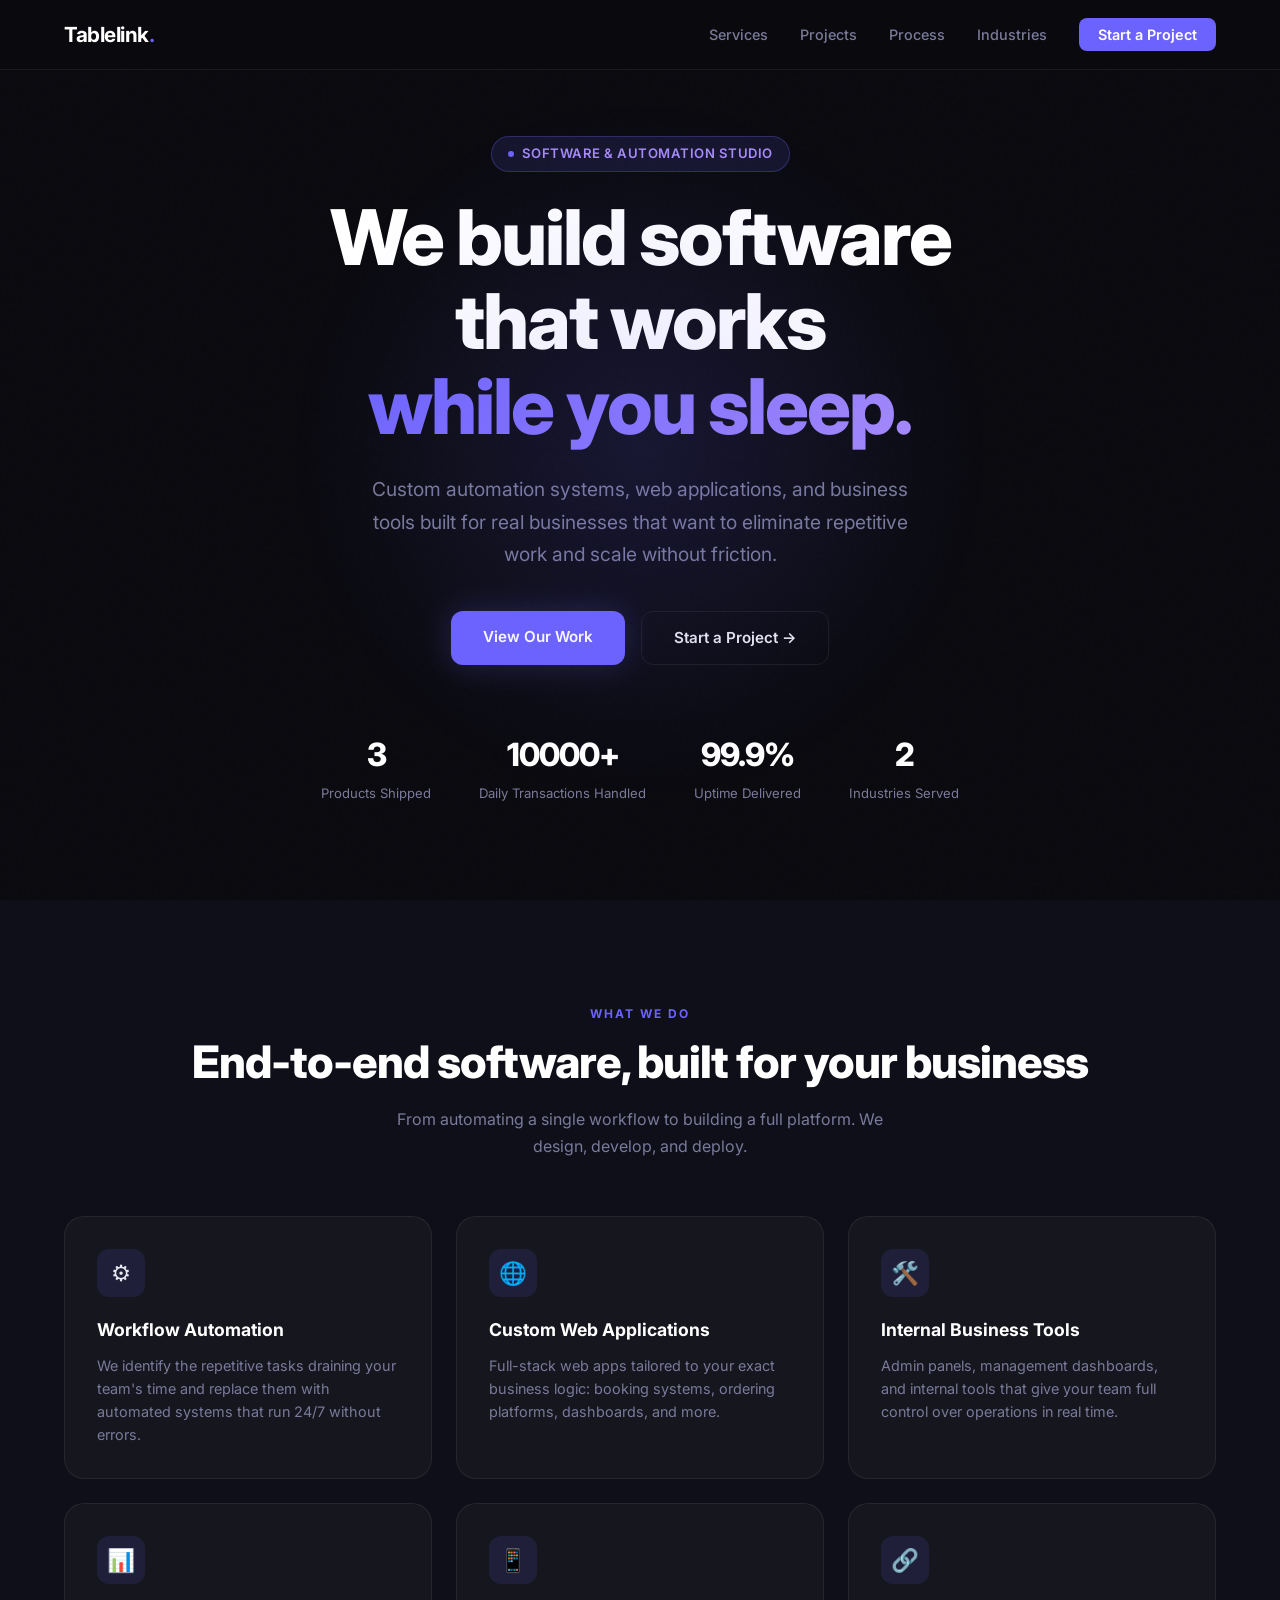
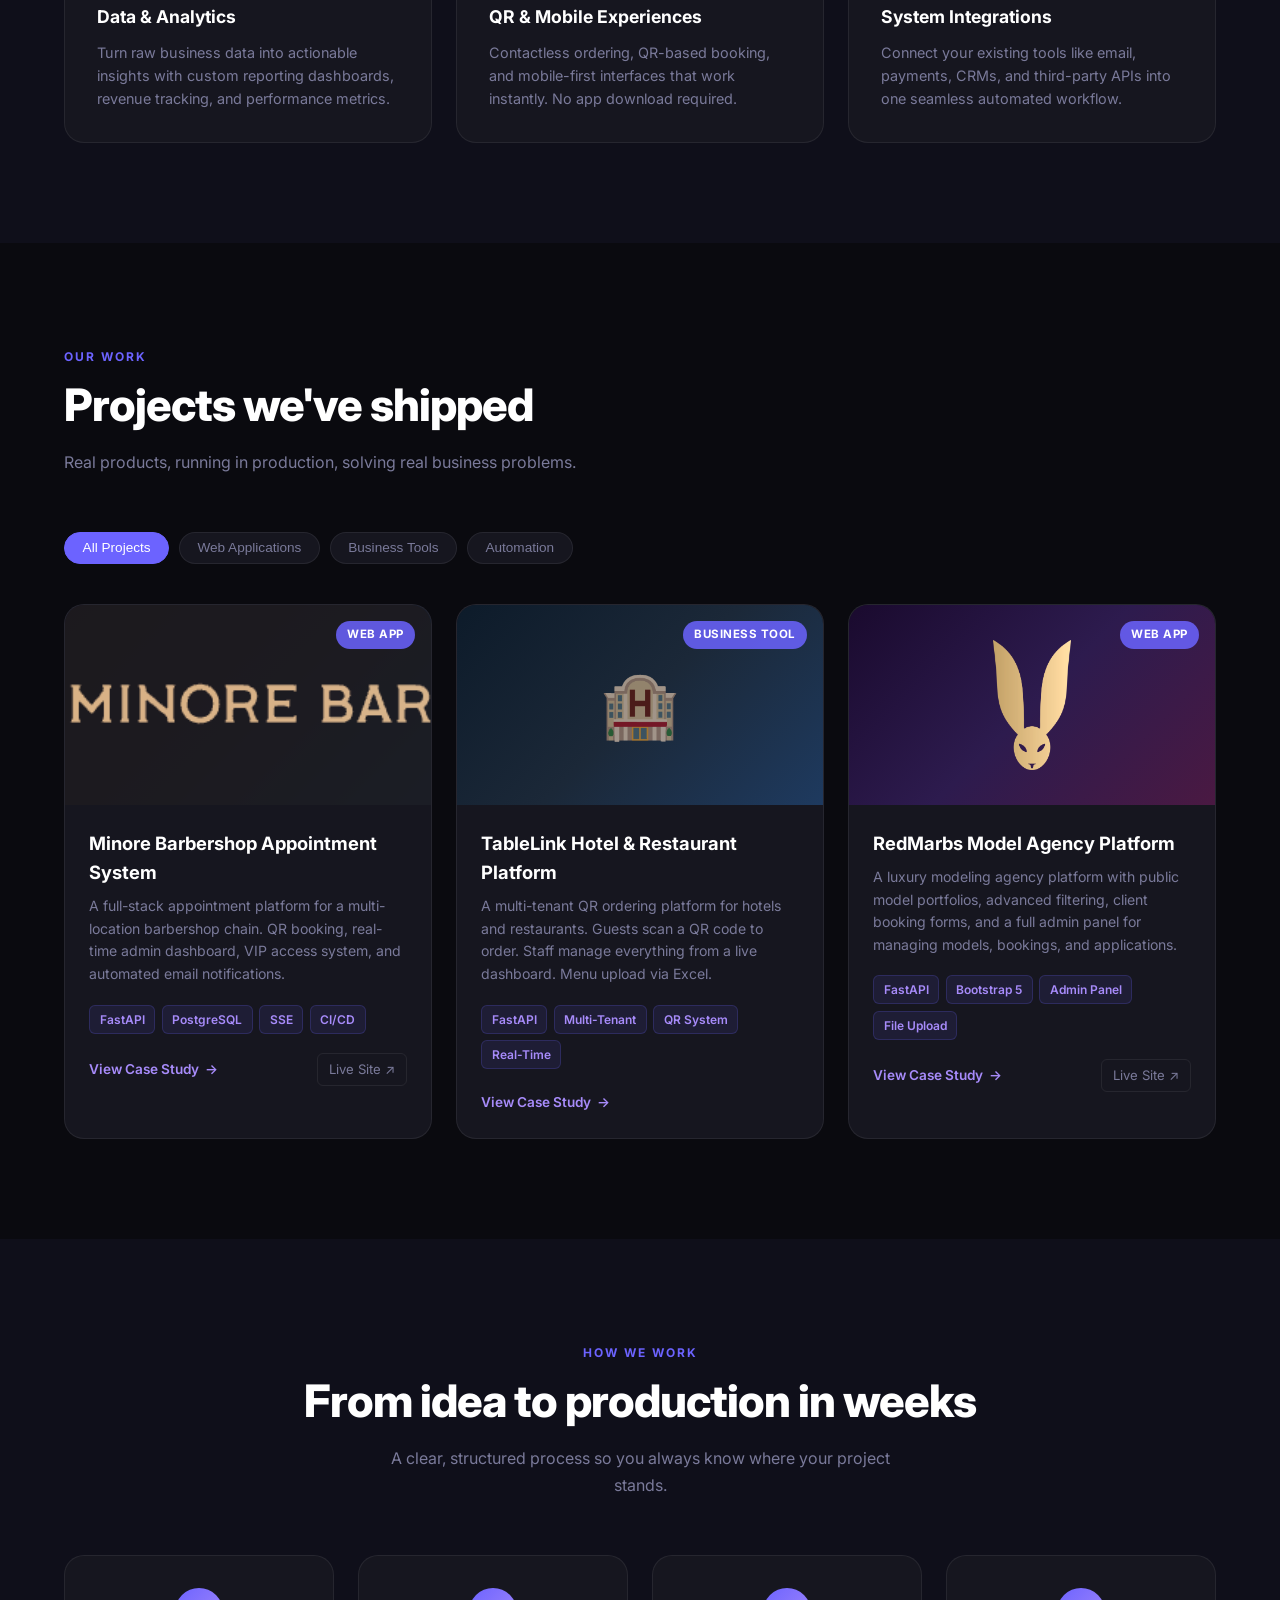
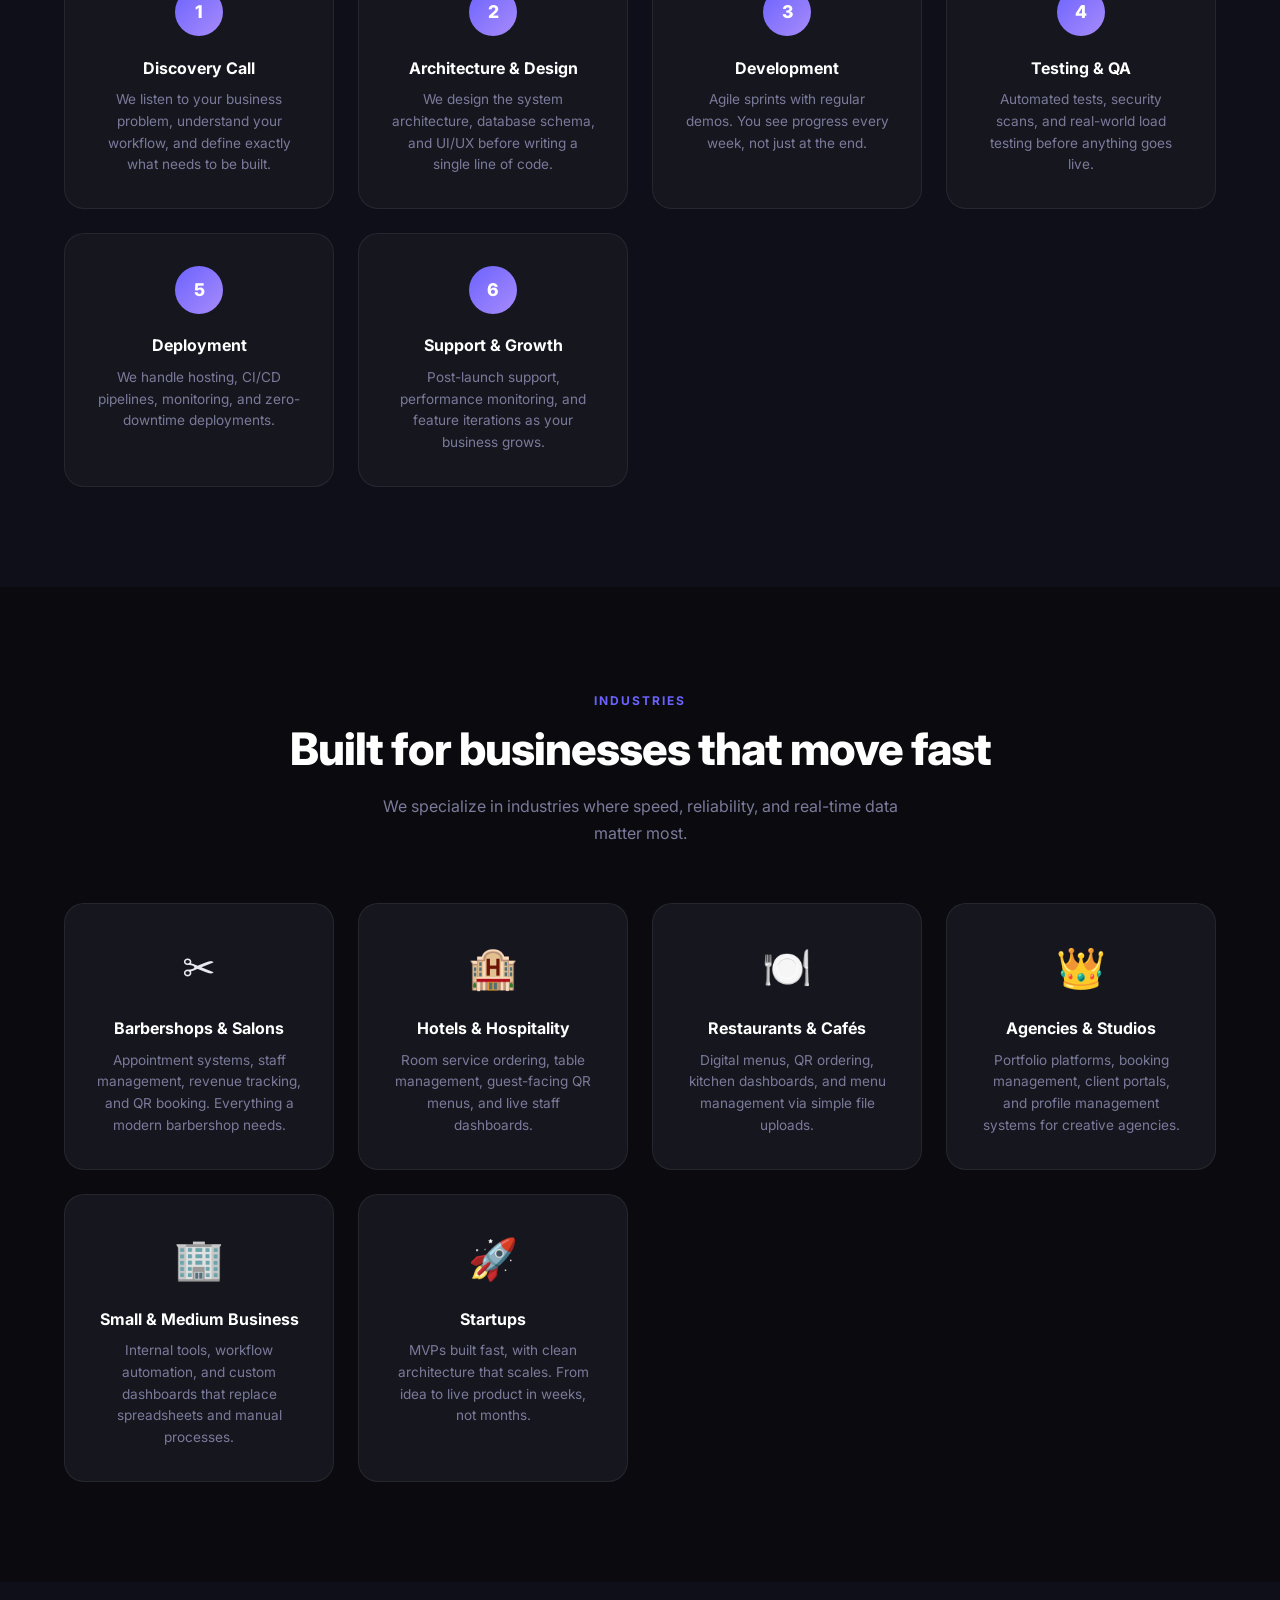
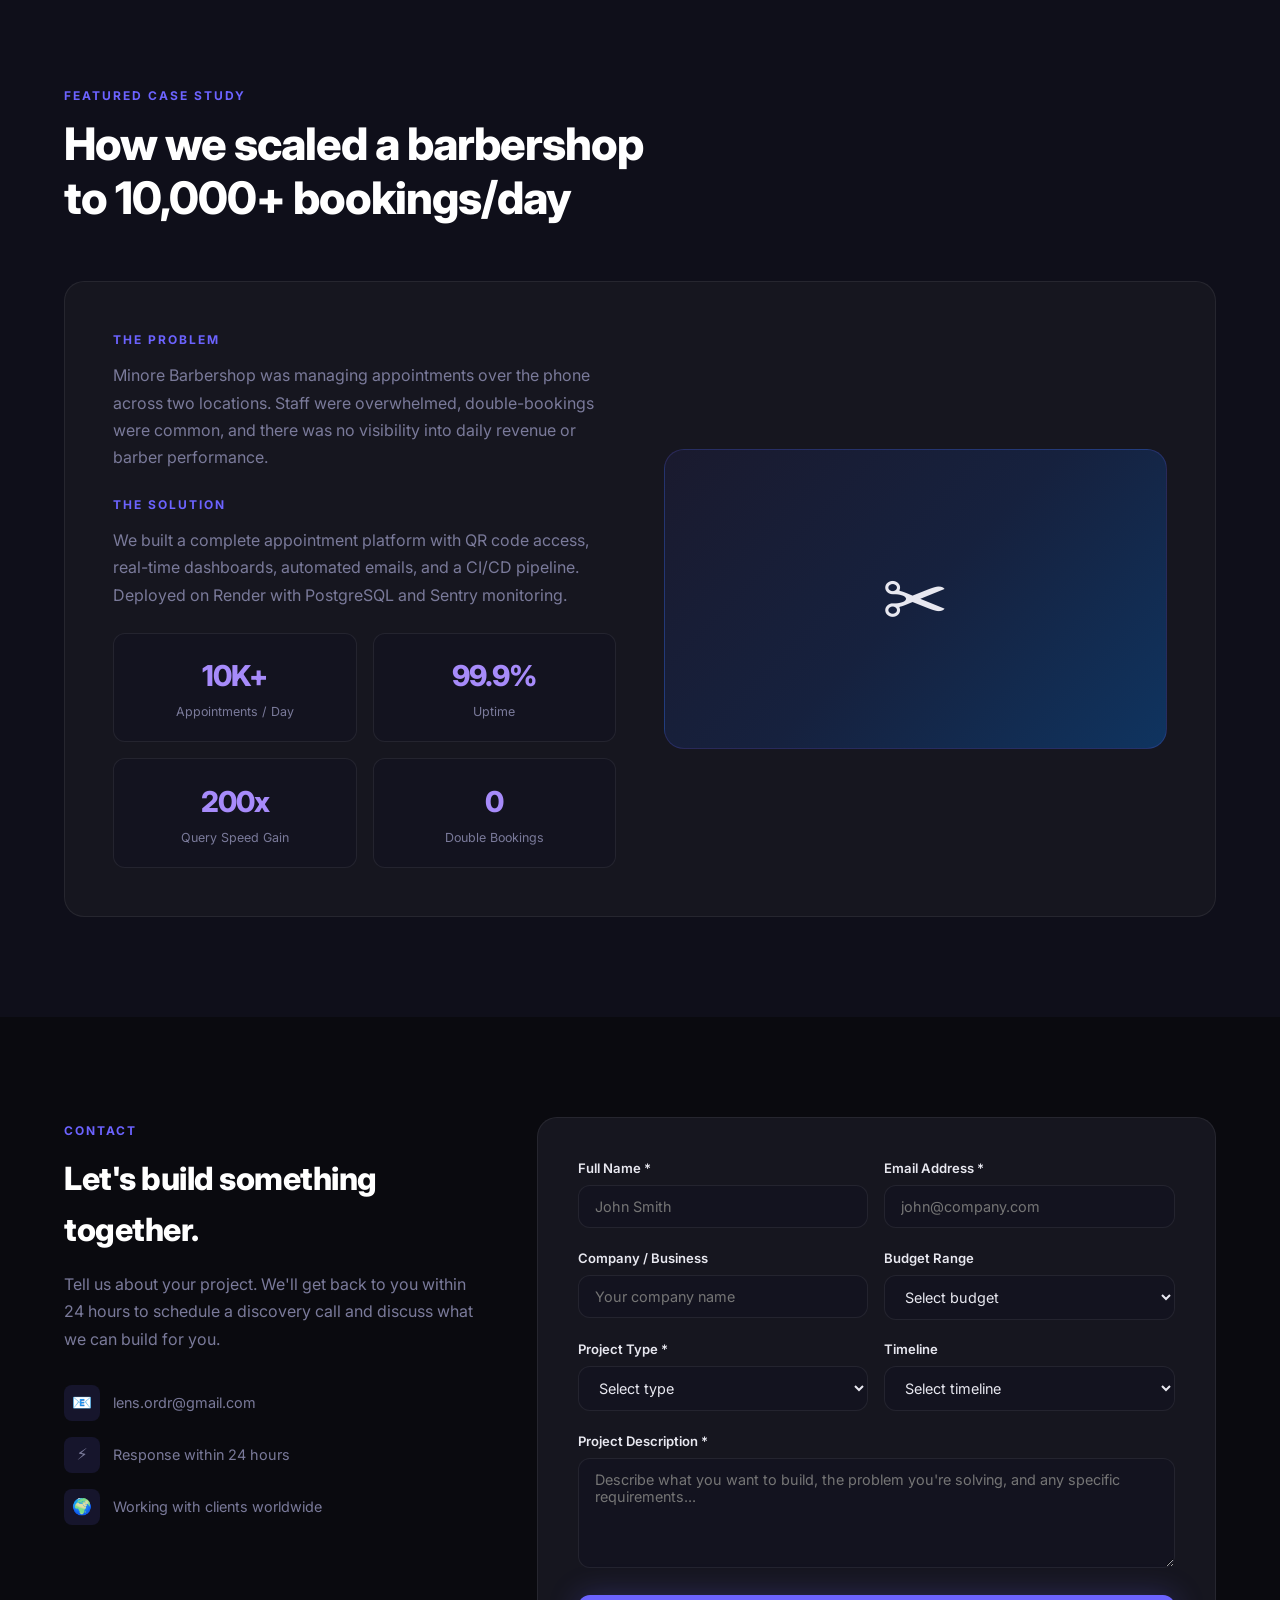
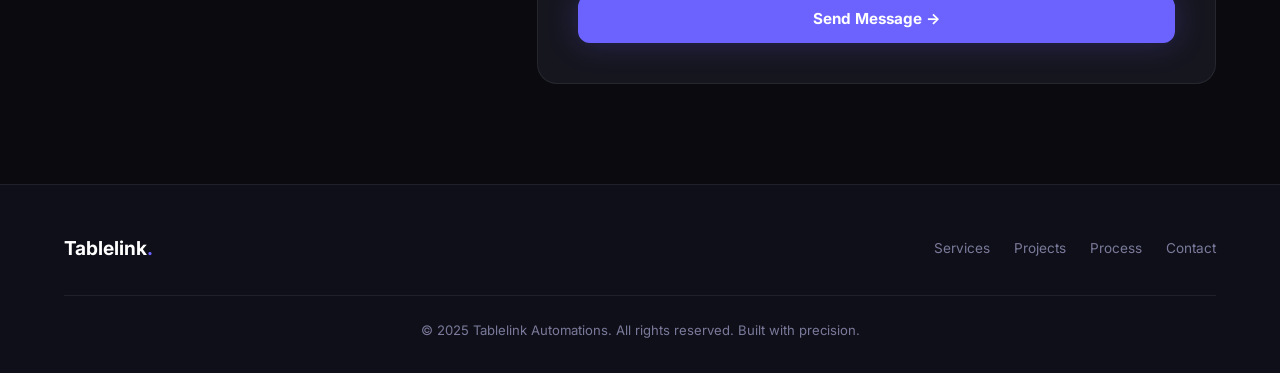
==== index.html @ d2403820 "Update content and form" ====
<!DOCTYPE html>
<html lang="en">
<head>
  <meta charset="UTF-8" />
  <meta name="viewport" content="width=device-width, initial-scale=1.0" />
  <title>Tablelink Automations | Software & Automation Studio</title>
  <meta name="description" content="We build automation systems, custom web applications, and business tools that eliminate repetitive work and scale your operations." />
  <link rel="preconnect" href="https://fonts.googleapis.com" />
  <link rel="preconnect" href="https://fonts.gstatic.com" crossorigin />
  <link href="https://fonts.googleapis.com/css2?family=Inter:wght@400;500;600;700;800&display=swap" rel="stylesheet" />
  <link rel="stylesheet" href="css/style.css" />
</head>
<body>

<!-- ===== NAV ===== -->
<nav>
  <a href="#hero" class="nav-logo">Tablelink<span>.</span></a>
  <ul class="nav-links">
    <li><a href="#services">Services</a></li>
    <li><a href="#projects">Projects</a></li>
    <li><a href="#process">Process</a></li>
    <li><a href="#industries">Industries</a></li>
    <li><a href="#contact" class="nav-cta">Start a Project</a></li>
  </ul>
  <div class="hamburger">
    <span></span><span></span><span></span>
  </div>
</nav>

<!-- ===== HERO ===== -->
<section id="hero">
  <div class="hero-glow"></div>
  <div>
    <div class="hero-badge">Software & Automation Studio</div>
    <h1 class="hero-title">
      We build software<br />that works<br />
      <span class="gradient-text">while you sleep.</span>
    </h1>
    <p class="hero-sub">
      Custom automation systems, web applications, and business tools built for real businesses that want to eliminate repetitive work and scale without friction.
    </p>
    <div class="hero-actions">
      <a href="#projects" class="btn-primary">View Our Work</a>
      <a href="#contact" class="btn-secondary">Start a Project →</a>
    </div>
    <div class="hero-stats">
      <div class="stat">
        <div class="stat-num" data-val="3" data-suffix="">3</div>
        <div class="stat-label">Products Shipped</div>
      </div>
      <div class="stat">
        <div class="stat-num" data-val="10000" data-suffix="+">10,000+</div>
        <div class="stat-label">Daily Transactions Handled</div>
      </div>
      <div class="stat">
        <div class="stat-num" data-val="99" data-suffix=".9%">99.9%</div>
        <div class="stat-label">Uptime Delivered</div>
      </div>
      <div class="stat">
        <div class="stat-num" data-val="2" data-suffix="">2</div>
        <div class="stat-label">Industries Served</div>
      </div>
    </div>
  </div>
</section>

<!-- ===== SERVICES ===== -->
<section id="services">
  <div class="section-header centered">
    <span class="section-label">What We Do</span>
    <h2 class="section-title">End-to-end software, built for your business</h2>
    <p class="section-sub">From automating a single workflow to building a full platform. We design, develop, and deploy.</p>
  </div>
  <div class="services-grid">
    <div class="service-card fade-up">
      <div class="service-icon">⚙️</div>
      <h3>Workflow Automation</h3>
      <p>We identify the repetitive tasks draining your team's time and replace them with automated systems that run 24/7 without errors.</p>
    </div>
    <div class="service-card fade-up">
      <div class="service-icon">🌐</div>
      <h3>Custom Web Applications</h3>
      <p>Full-stack web apps tailored to your exact business logic: booking systems, ordering platforms, dashboards, and more.</p>
    </div>
    <div class="service-card fade-up">
      <div class="service-icon">🛠️</div>
      <h3>Internal Business Tools</h3>
      <p>Admin panels, management dashboards, and internal tools that give your team full control over operations in real time.</p>
    </div>
    <div class="service-card fade-up">
      <div class="service-icon">📊</div>
      <h3>Data & Analytics</h3>
      <p>Turn raw business data into actionable insights with custom reporting dashboards, revenue tracking, and performance metrics.</p>
    </div>
    <div class="service-card fade-up">
      <div class="service-icon">📱</div>
      <h3>QR & Mobile Experiences</h3>
      <p>Contactless ordering, QR-based booking, and mobile-first interfaces that work instantly. No app download required.</p>
    </div>
    <div class="service-card fade-up">
      <div class="service-icon">🔗</div>
      <h3>System Integrations</h3>
      <p>Connect your existing tools like email, payments, CRMs, and third-party APIs into one seamless automated workflow.</p>
    </div>
  </div>
</section>

<!-- ===== PROJECTS ===== -->
<section id="projects">
  <div class="section-header">
    <span class="section-label">Our Work</span>
    <h2 class="section-title">Projects we've shipped</h2>
    <p class="section-sub">Real products, running in production, solving real business problems.</p>
  </div>
  <div class="projects-filter">
    <button class="filter-btn active" data-filter="all">All Projects</button>
    <button class="filter-btn" data-filter="webapp">Web Applications</button>
    <button class="filter-btn" data-filter="tool">Business Tools</button>
    <button class="filter-btn" data-filter="automation">Automation</button>
  </div>
  <div class="projects-grid">

    <!-- Barbershop -->
    <div class="project-card fade-up" data-category="webapp" onclick="openModal('barbershop')">
      <div class="project-thumb project-thumb-barber">
        <img src="images/MinoreBarber/Screenshot 2026-03-15 at 09.03.05.png" alt="Minore Barbershop" style="width:100%;height:100%;object-fit:cover;opacity:0.85;" />
        <span class="project-tag">Web App</span>
      </div>
      <div class="project-body">
        <h3>Minore Barbershop Appointment System</h3>
        <p>A full-stack appointment platform for a multi-location barbershop chain. QR booking, real-time admin dashboard, VIP access system, and automated email notifications.</p>
        <div class="project-stack">
          <span class="stack-tag">FastAPI</span>
          <span class="stack-tag">PostgreSQL</span>
          <span class="stack-tag">SSE</span>
          <span class="stack-tag">CI/CD</span>
        </div>
        <div style="display:flex;align-items:center;justify-content:space-between;margin-top:0.5rem;">
          <span class="project-link" onclick="event.stopPropagation()">View Case Study <span>→</span></span>
          <a href="https://www.minorebarber.com/" target="_blank" onclick="event.stopPropagation()" style="font-size:0.82rem;color:var(--muted);border:1px solid var(--border);padding:0.3rem 0.7rem;border-radius:6px;transition:all 0.2s;" onmouseover="this.style.borderColor='var(--accent)';this.style.color='var(--accent2)'" onmouseout="this.style.borderColor='var(--border)';this.style.color='var(--muted)'">Live Site ↗</a>
        </div>
      </div>
    </div>

    <!-- Hotel / TableLink -->
    <div class="project-card fade-up" data-category="tool" onclick="openModal('hotel')">
      <div class="project-thumb project-thumb-hotel">
        <div class="project-thumb-icon">🏨</div>
        <span class="project-tag">Business Tool</span>
      </div>
      <div class="project-body">
        <h3>TableLink Hotel & Restaurant Platform</h3>
        <p>A multi-tenant QR ordering platform for hotels and restaurants. Guests scan a QR code to order. Staff manage everything from a live dashboard. Menu upload via Excel.</p>
        <div class="project-stack">
          <span class="stack-tag">FastAPI</span>
          <span class="stack-tag">Multi-Tenant</span>
          <span class="stack-tag">QR System</span>
          <span class="stack-tag">Real-Time</span>
        </div>
        <span class="project-link">View Case Study <span>→</span></span>
      </div>
    </div>

    <!-- RedMarbs -->
    <div class="project-card fade-up" data-category="webapp" onclick="openModal('redmarbs')">
      <div class="project-thumb project-thumb-agency" style="padding:2rem;">
        <img src="images/RedMarbs/bunny_vector.png" alt="RedMarbs" style="max-height:130px;width:auto;object-fit:contain;filter:brightness(1.1);" />
        <span class="project-tag">Web App</span>
      </div>
      <div class="project-body">
        <h3>RedMarbs Model Agency Platform</h3>
        <p>A luxury modeling agency platform with public model portfolios, advanced filtering, client booking forms, and a full admin panel for managing models, bookings, and applications.</p>
        <div class="project-stack">
          <span class="stack-tag">FastAPI</span>
          <span class="stack-tag">Bootstrap 5</span>
          <span class="stack-tag">Admin Panel</span>
          <span class="stack-tag">File Upload</span>
        </div>
        <div style="display:flex;align-items:center;justify-content:space-between;margin-top:0.5rem;">
          <span class="project-link" onclick="event.stopPropagation()">View Case Study <span>→</span></span>
          <a href="https://www.redmarbs.com/" target="_blank" onclick="event.stopPropagation()" style="font-size:0.82rem;color:var(--muted);border:1px solid var(--border);padding:0.3rem 0.7rem;border-radius:6px;transition:all 0.2s;" onmouseover="this.style.borderColor='var(--accent)';this.style.color='var(--accent2)'" onmouseout="this.style.borderColor='var(--border)';this.style.color='var(--muted)'">Live Site ↗</a>
        </div>
      </div>
    </div>

  </div>
</section>

<!-- ===== PROCESS ===== -->
<section id="process">
  <div class="section-header centered">
    <span class="section-label">How We Work</span>
    <h2 class="section-title">From idea to production in weeks</h2>
    <p class="section-sub">A clear, structured process so you always know where your project stands.</p>
  </div>
  <div class="process-steps">
    <div class="process-step fade-up">
      <div class="step-num">1</div>
      <h3>Discovery Call</h3>
      <p>We listen to your business problem, understand your workflow, and define exactly what needs to be built.</p>
    </div>
    <div class="process-step fade-up">
      <div class="step-num">2</div>
      <h3>Architecture & Design</h3>
      <p>We design the system architecture, database schema, and UI/UX before writing a single line of code.</p>
    </div>
    <div class="process-step fade-up">
      <div class="step-num">3</div>
      <h3>Development</h3>
      <p>Agile sprints with regular demos. You see progress every week, not just at the end.</p>
    </div>
    <div class="process-step fade-up">
      <div class="step-num">4</div>
      <h3>Testing & QA</h3>
      <p>Automated tests, security scans, and real-world load testing before anything goes live.</p>
    </div>
    <div class="process-step fade-up">
      <div class="step-num">5</div>
      <h3>Deployment</h3>
      <p>We handle hosting, CI/CD pipelines, monitoring, and zero-downtime deployments.</p>
    </div>
    <div class="process-step fade-up">
      <div class="step-num">6</div>
      <h3>Support & Growth</h3>
      <p>Post-launch support, performance monitoring, and feature iterations as your business grows.</p>
    </div>
  </div>
</section>

<!-- ===== INDUSTRIES ===== -->
<section id="industries">
  <div class="section-header centered">
    <span class="section-label">Industries</span>
    <h2 class="section-title">Built for businesses that move fast</h2>
    <p class="section-sub">We specialize in industries where speed, reliability, and real-time data matter most.</p>
  </div>
  <div class="industries-grid">
    <div class="industry-card fade-up">
      <div class="industry-icon">✂️</div>
      <h3>Barbershops & Salons</h3>
      <p>Appointment systems, staff management, revenue tracking, and QR booking. Everything a modern barbershop needs.</p>
    </div>
    <div class="industry-card fade-up">
      <div class="industry-icon">🏨</div>
      <h3>Hotels & Hospitality</h3>
      <p>Room service ordering, table management, guest-facing QR menus, and live staff dashboards.</p>
    </div>
    <div class="industry-card fade-up">
      <div class="industry-icon">🍽️</div>
      <h3>Restaurants & Cafés</h3>
      <p>Digital menus, QR ordering, kitchen dashboards, and menu management via simple file uploads.</p>
    </div>
    <div class="industry-card fade-up">
      <div class="industry-icon">👑</div>
      <h3>Agencies & Studios</h3>
      <p>Portfolio platforms, booking management, client portals, and profile management systems for creative agencies.</p>
    </div>
    <div class="industry-card fade-up">
      <div class="industry-icon">🏢</div>
      <h3>Small & Medium Business</h3>
      <p>Internal tools, workflow automation, and custom dashboards that replace spreadsheets and manual processes.</p>
    </div>
    <div class="industry-card fade-up">
      <div class="industry-icon">🚀</div>
      <h3>Startups</h3>
      <p>MVPs built fast, with clean architecture that scales. From idea to live product in weeks, not months.</p>
    </div>
  </div>
</section>

<!-- ===== CASE STUDY ===== -->
<section id="case-study">
  <div class="section-header">
    <span class="section-label">Featured Case Study</span>
    <h2 class="section-title">How we scaled a barbershop<br />to 10,000+ bookings/day</h2>
  </div>
  <div class="case-study-inner">
    <div class="case-study-content">
      <div class="case-label">The Problem</div>
      <p>Minore Barbershop was managing appointments over the phone across two locations. Staff were overwhelmed, double-bookings were common, and there was no visibility into daily revenue or barber performance.</p>
      <div class="case-label" style="margin-top:1.5rem">The Solution</div>
      <p>We built a complete appointment platform with QR code access, real-time dashboards, automated emails, and a CI/CD pipeline. Deployed on Render with PostgreSQL and Sentry monitoring.</p>
      <div class="case-metrics">
        <div class="metric">
          <div class="metric-val">10K+</div>
          <div class="metric-label">Appointments / Day</div>
        </div>
        <div class="metric">
          <div class="metric-val">99.9%</div>
          <div class="metric-label">Uptime</div>
        </div>
        <div class="metric">
          <div class="metric-val">200x</div>
          <div class="metric-label">Query Speed Gain</div>
        </div>
        <div class="metric">
          <div class="metric-val">0</div>
          <div class="metric-label">Double Bookings</div>
        </div>
      </div>
    </div>
    <div class="case-visual">✂️</div>
  </div>
</section>

<!-- ===== CONTACT ===== -->
<section id="contact">
  <div class="contact-wrapper">
    <div class="contact-info">
      <span class="section-label">Contact</span>
      <h2>Let's build something together.</h2>
      <p>Tell us about your project. We'll get back to you within 24 hours to schedule a discovery call and discuss what we can build for you.</p>
      <div class="contact-items">
        <div class="contact-item">
          <div class="contact-item-icon">📧</div>
          lens.ordr@gmail.com
        </div>
        <div class="contact-item">
          <div class="contact-item-icon">⚡</div>
          Response within 24 hours
        </div>
        <div class="contact-item">
          <div class="contact-item-icon">🌍</div>
          Working with clients worldwide
        </div>
      </div>
    </div>

    <form class="contact-form" id="contact-form" action="https://formspree.io/f/maqpdjdb" method="POST">
      <div class="form-row">
        <div class="form-group">
          <label>Full Name *</label>
          <input type="text" placeholder="John Smith" required />
        </div>
        <div class="form-group">
          <label>Email Address *</label>
          <input type="email" placeholder="john@company.com" required />
        </div>
      </div>
      <div class="form-row">
        <div class="form-group">
          <label>Company / Business</label>
          <input type="text" placeholder="Your company name" />
        </div>
        <div class="form-group">
          <label>Budget Range</label>
          <select>
            <option value="">Select budget</option>
            <option>Under €1,000</option>
            <option>€1,000 – €5,000</option>
            <option>€5,000 – €15,000</option>
            <option>€15,000+</option>
            <option>Let's discuss</option>
          </select>
        </div>
      </div>
      <div class="form-row">
        <div class="form-group">
          <label>Project Type *</label>
          <select required>
            <option value="">Select type</option>
            <option>Workflow Automation</option>
            <option>Web Application</option>
            <option>Business Dashboard</option>
            <option>QR / Mobile Experience</option>
            <option>System Integration</option>
            <option>Other</option>
          </select>
        </div>
        <div class="form-group">
          <label>Timeline</label>
          <select>
            <option value="">Select timeline</option>
            <option>ASAP</option>
            <option>1 – 2 months</option>
            <option>3 – 6 months</option>
            <option>Flexible</option>
          </select>
        </div>
      </div>
      <div class="form-group">
        <label>Project Description *</label>
        <textarea placeholder="Describe what you want to build, the problem you're solving, and any specific requirements..." required></textarea>
      </div>
      <button type="submit" class="form-submit">Send Message →</button>
    </form>
  </div>
</section>

<!-- ===== FOOTER ===== -->
<footer>
  <div class="footer-inner">
    <div class="footer-logo">Tablelink<span>.</span></div>
    <ul class="footer-links">
      <li><a href="#services">Services</a></li>
      <li><a href="#projects">Projects</a></li>
      <li><a href="#process">Process</a></li>
      <li><a href="#contact">Contact</a></li>
    </ul>
  </div>
  <p class="footer-copy">© 2025 Tablelink Automations. All rights reserved. Built with precision.</p>
</footer>

<!-- ===== PROJECT MODAL ===== -->
<div class="modal-overlay" id="modal-overlay">
  <div class="modal">
    <button class="modal-close">✕</button>
    <div class="modal-tag" id="modal-tag"></div>
    <h2 id="modal-title"></h2>
    <a id="modal-live" href="" target="_blank" style="display:inline-flex;align-items:center;gap:0.4rem;background:var(--accent);color:white;padding:0.5rem 1.2rem;border-radius:8px;font-size:0.85rem;font-weight:600;margin-bottom:1.5rem;transition:opacity 0.2s;" onmouseover="this.style.opacity='0.85'" onmouseout="this.style.opacity='1'">Visit Live Site ↗</a>
    <div class="modal-section">
      <h4>The Problem</h4>
      <p id="modal-problem"></p>
    </div>
    <div class="modal-section">
      <h4>Our Solution</h4>
      <p id="modal-solution"></p>
    </div>
    <div class="modal-section">
      <h4>Key Features</h4>
      <ul class="modal-features" id="modal-features"></ul>
    </div>
    <div class="modal-section">
      <h4>Results</h4>
      <p id="modal-results"></p>
    </div>
    <div class="modal-section">
      <h4>Tech Stack</h4>
      <div class="modal-stack" id="modal-stack"></div>
    </div>
  </div>
</div>

<script src="js/main.js"></script>
</body>
</html>
---- css/style.css ----
/* ===== RESET & BASE ===== */
*, *::before, *::after { margin: 0; padding: 0; box-sizing: border-box; }

:root {
  --bg: #0a0a0f;
  --bg2: #0f0f1a;
  --bg3: #13131f;
  --card: #16161f;
  --border: rgba(255,255,255,0.07);
  --accent: #6c63ff;
  --accent2: #a78bfa;
  --accent-glow: rgba(108,99,255,0.25);
  --text: #e8e8f0;
  --muted: #7a7a9a;
  --white: #ffffff;
  --radius: 12px;
  --radius-lg: 20px;
  --font: 'Inter', system-ui, sans-serif;
}

html { scroll-behavior: smooth; }

body {
  font-family: var(--font);
  background: var(--bg);
  color: var(--text);
  line-height: 1.6;
  overflow-x: hidden;
}

a { text-decoration: none; color: inherit; }
img { max-width: 100%; display: block; }

/* ===== SCROLLBAR ===== */
::-webkit-scrollbar { width: 6px; }
::-webkit-scrollbar-track { background: var(--bg); }
::-webkit-scrollbar-thumb { background: var(--accent); border-radius: 3px; }

/* ===== NOISE OVERLAY ===== */
body::before {
  content: '';
  position: fixed;
  inset: 0;
  background-image: url("data:image/svg+xml,%3Csvg viewBox='0 0 256 256' xmlns='http://www.w3.org/2000/svg'%3E%3Cfilter id='noise'%3E%3CfeTurbulence type='fractalNoise' baseFrequency='0.9' numOctaves='4' stitchTiles='stitch'/%3E%3C/filter%3E%3Crect width='100%25' height='100%25' filter='url(%23noise)' opacity='0.03'/%3E%3C/svg%3E");
  pointer-events: none;
  z-index: 0;
  opacity: 0.4;
}

/* ===== NAV ===== */
nav {
  position: fixed;
  top: 0; left: 0; right: 0;
  z-index: 1000;
  padding: 0 5%;
  height: 70px;
  display: flex;
  align-items: center;
  justify-content: space-between;
  background: rgba(10,10,15,0.85);
  backdrop-filter: blur(20px);
  border-bottom: 1px solid var(--border);
  transition: all 0.3s;
}

.nav-logo {
  font-size: 1.3rem;
  font-weight: 700;
  letter-spacing: -0.5px;
  color: var(--white);
}

.nav-logo span { color: var(--accent); }

.nav-links {
  display: flex;
  gap: 2rem;
  list-style: none;
}

.nav-links a {
  font-size: 0.9rem;
  color: var(--muted);
  font-weight: 500;
  transition: color 0.2s;
}

.nav-links a:hover { color: var(--white); }

.nav-cta {
  background: var(--accent);
  color: var(--white) !important;
  padding: 0.5rem 1.2rem;
  border-radius: 8px;
  font-weight: 600 !important;
  transition: opacity 0.2s !important;
}

.nav-cta:hover { opacity: 0.85; color: var(--white) !important; }

.hamburger {
  display: none;
  flex-direction: column;
  gap: 5px;
  cursor: pointer;
  padding: 4px;
}

.hamburger span {
  display: block;
  width: 24px;
  height: 2px;
  background: var(--text);
  border-radius: 2px;
  transition: all 0.3s;
}

/* ===== HERO ===== */
#hero {
  min-height: 100vh;
  display: flex;
  align-items: center;
  justify-content: center;
  text-align: center;
  padding: 120px 5% 80px;
  position: relative;
  overflow: hidden;
}

.hero-glow {
  position: absolute;
  width: 700px;
  height: 700px;
  background: radial-gradient(circle, rgba(108,99,255,0.15) 0%, transparent 70%);
  top: 50%;
  left: 50%;
  transform: translate(-50%, -50%);
  pointer-events: none;
}

.hero-badge {
  display: inline-flex;
  align-items: center;
  gap: 0.5rem;
  background: rgba(108,99,255,0.12);
  border: 1px solid rgba(108,99,255,0.3);
  color: var(--accent2);
  padding: 0.4rem 1rem;
  border-radius: 50px;
  font-size: 0.82rem;
  font-weight: 600;
  letter-spacing: 0.5px;
  text-transform: uppercase;
  margin-bottom: 1.5rem;
}

.hero-badge::before {
  content: '';
  width: 6px;
  height: 6px;
  background: var(--accent);
  border-radius: 50%;
  animation: pulse 2s infinite;
}

@keyframes pulse {
  0%, 100% { opacity: 1; transform: scale(1); }
  50% { opacity: 0.5; transform: scale(1.4); }
}

.hero-title {
  font-size: clamp(2.8rem, 6vw, 5rem);
  font-weight: 800;
  line-height: 1.1;
  letter-spacing: -2px;
  color: var(--white);
  margin-bottom: 1.5rem;
}

.hero-title .gradient-text {
  background: linear-gradient(135deg, var(--accent) 0%, var(--accent2) 100%);
  -webkit-background-clip: text;
  -webkit-text-fill-color: transparent;
  background-clip: text;
}

.hero-sub {
  font-size: clamp(1rem, 2vw, 1.2rem);
  color: var(--muted);
  max-width: 580px;
  margin: 0 auto 2.5rem;
  line-height: 1.7;
}

.hero-actions {
  display: flex;
  gap: 1rem;
  justify-content: center;
  flex-wrap: wrap;
}

.btn-primary {
  background: var(--accent);
  color: var(--white);
  padding: 0.85rem 2rem;
  border-radius: var(--radius);
  font-weight: 600;
  font-size: 0.95rem;
  border: none;
  cursor: pointer;
  transition: all 0.2s;
  box-shadow: 0 0 30px var(--accent-glow);
}

.btn-primary:hover {
  transform: translateY(-2px);
  box-shadow: 0 0 50px var(--accent-glow);
}

.btn-secondary {
  background: transparent;
  color: var(--text);
  padding: 0.85rem 2rem;
  border-radius: var(--radius);
  font-weight: 600;
  font-size: 0.95rem;
  border: 1px solid var(--border);
  cursor: pointer;
  transition: all 0.2s;
}

.btn-secondary:hover {
  border-color: var(--accent);
  color: var(--accent2);
}

.hero-stats {
  display: flex;
  gap: 3rem;
  justify-content: center;
  margin-top: 4rem;
  flex-wrap: wrap;
}

.stat { text-align: center; }
.stat-num {
  font-size: 2rem;
  font-weight: 800;
  color: var(--white);
  letter-spacing: -1px;
}
.stat-num span { color: var(--accent); }
.stat-label { font-size: 0.82rem; color: var(--muted); margin-top: 0.2rem; }

/* ===== SECTIONS ===== */
section { padding: 100px 5%; position: relative; z-index: 1; }

.section-label {
  display: inline-block;
  font-size: 0.75rem;
  font-weight: 700;
  letter-spacing: 2px;
  text-transform: uppercase;
  color: var(--accent);
  margin-bottom: 0.8rem;
}

.section-title {
  font-size: clamp(1.8rem, 3.5vw, 2.8rem);
  font-weight: 800;
  color: var(--white);
  letter-spacing: -1px;
  line-height: 1.2;
  margin-bottom: 1rem;
}

.section-sub {
  font-size: 1rem;
  color: var(--muted);
  max-width: 520px;
  line-height: 1.7;
}

.section-header { margin-bottom: 3.5rem; }
.section-header.centered { text-align: center; }
.section-header.centered .section-sub { margin: 0 auto; }

/* ===== SERVICES ===== */
#services { background: var(--bg2); }

.services-grid {
  display: grid;
  grid-template-columns: repeat(auto-fit, minmax(280px, 1fr));
  gap: 1.5rem;
}

.service-card {
  background: var(--card);
  border: 1px solid var(--border);
  border-radius: var(--radius-lg);
  padding: 2rem;
  transition: all 0.3s;
  position: relative;
  overflow: hidden;
}

.service-card::before {
  content: '';
  position: absolute;
  top: 0; left: 0; right: 0;
  height: 2px;
  background: linear-gradient(90deg, var(--accent), var(--accent2));
  opacity: 0;
  transition: opacity 0.3s;
}

.service-card:hover { transform: translateY(-4px); border-color: rgba(108,99,255,0.3); }
.service-card:hover::before { opacity: 1; }

.service-icon {
  width: 48px;
  height: 48px;
  background: rgba(108,99,255,0.12);
  border-radius: 12px;
  display: flex;
  align-items: center;
  justify-content: center;
  font-size: 1.4rem;
  margin-bottom: 1.2rem;
}

.service-card h3 {
  font-size: 1.1rem;
  font-weight: 700;
  color: var(--white);
  margin-bottom: 0.6rem;
}

.service-card p { font-size: 0.9rem; color: var(--muted); line-height: 1.6; }

/* ===== PROJECTS ===== */
#projects { background: var(--bg); }

.projects-filter {
  display: flex;
  gap: 0.6rem;
  flex-wrap: wrap;
  margin-bottom: 2.5rem;
}

.filter-btn {
  background: var(--card);
  border: 1px solid var(--border);
  color: var(--muted);
  padding: 0.45rem 1.1rem;
  border-radius: 50px;
  font-size: 0.85rem;
  font-weight: 500;
  cursor: pointer;
  transition: all 0.2s;
}

.filter-btn.active, .filter-btn:hover {
  background: var(--accent);
  border-color: var(--accent);
  color: var(--white);
}

.projects-grid {
  display: grid;
  grid-template-columns: repeat(auto-fit, minmax(340px, 1fr));
  gap: 1.5rem;
}

.project-card {
  background: var(--card);
  border: 1px solid var(--border);
  border-radius: var(--radius-lg);
  overflow: hidden;
  transition: all 0.3s;
  cursor: pointer;
}

.project-card:hover { transform: translateY(-6px); border-color: rgba(108,99,255,0.4); box-shadow: 0 20px 60px rgba(0,0,0,0.4); }

.project-thumb {
  height: 200px;
  position: relative;
  overflow: hidden;
  display: flex;
  align-items: center;
  justify-content: center;
}

.project-thumb-barber { background: linear-gradient(135deg, #1a1a2e 0%, #16213e 50%, #0f3460 100%); }
.project-thumb-hotel { background: linear-gradient(135deg, #0d1b2a 0%, #1b2838 50%, #1e3a5f 100%); }
.project-thumb-agency { background: linear-gradient(135deg, #1a0a2e 0%, #2d1b4e 50%, #4a1942 100%); }

.project-thumb-icon {
  font-size: 4rem;
  opacity: 0.6;
  transition: all 0.3s;
}

.project-card:hover .project-thumb-icon { transform: scale(1.1); opacity: 0.9; }

.project-tag {
  position: absolute;
  top: 1rem;
  right: 1rem;
  background: rgba(108,99,255,0.85);
  color: white;
  font-size: 0.72rem;
  font-weight: 700;
  letter-spacing: 0.5px;
  text-transform: uppercase;
  padding: 0.3rem 0.7rem;
  border-radius: 50px;
}

.project-body { padding: 1.5rem; }

.project-body h3 {
  font-size: 1.15rem;
  font-weight: 700;
  color: var(--white);
  margin-bottom: 0.5rem;
}

.project-body p { font-size: 0.88rem; color: var(--muted); line-height: 1.6; margin-bottom: 1.2rem; }

.project-stack {
  display: flex;
  gap: 0.4rem;
  flex-wrap: wrap;
  margin-bottom: 1.2rem;
}

.stack-tag {
  background: rgba(108,99,255,0.1);
  border: 1px solid rgba(108,99,255,0.2);
  color: var(--accent2);
  font-size: 0.75rem;
  font-weight: 600;
  padding: 0.25rem 0.6rem;
  border-radius: 6px;
}

.project-link {
  display: inline-flex;
  align-items: center;
  gap: 0.4rem;
  color: var(--accent2);
  font-size: 0.85rem;
  font-weight: 600;
  transition: gap 0.2s;
}

.project-link:hover { gap: 0.7rem; }

/* ===== PROCESS ===== */
#process { background: var(--bg2); }

.process-steps {
  display: grid;
  grid-template-columns: repeat(auto-fit, minmax(220px, 1fr));
  gap: 1.5rem;
  position: relative;
}

.process-step {
  background: var(--card);
  border: 1px solid var(--border);
  border-radius: var(--radius-lg);
  padding: 2rem;
  text-align: center;
  transition: all 0.3s;
}

.process-step:hover { border-color: rgba(108,99,255,0.3); transform: translateY(-3px); }

.step-num {
  width: 48px;
  height: 48px;
  background: linear-gradient(135deg, var(--accent), var(--accent2));
  border-radius: 50%;
  display: flex;
  align-items: center;
  justify-content: center;
  font-size: 1.1rem;
  font-weight: 800;
  color: white;
  margin: 0 auto 1.2rem;
}

.process-step h3 {
  font-size: 1rem;
  font-weight: 700;
  color: var(--white);
  margin-bottom: 0.5rem;
}

.process-step p { font-size: 0.85rem; color: var(--muted); line-height: 1.6; }

/* ===== INDUSTRIES ===== */
#industries { background: var(--bg); }

.industries-grid {
  display: grid;
  grid-template-columns: repeat(auto-fit, minmax(240px, 1fr));
  gap: 1.5rem;
}

.industry-card {
  background: var(--card);
  border: 1px solid var(--border);
  border-radius: var(--radius-lg);
  padding: 2rem;
  transition: all 0.3s;
  text-align: center;
}

.industry-card:hover { border-color: rgba(108,99,255,0.3); transform: translateY(-3px); }

.industry-icon { font-size: 2.5rem; margin-bottom: 1rem; }

.industry-card h3 {
  font-size: 1rem;
  font-weight: 700;
  color: var(--white);
  margin-bottom: 0.5rem;
}

.industry-card p { font-size: 0.85rem; color: var(--muted); line-height: 1.6; }

/* ===== CASE STUDY ===== */
#case-study { background: var(--bg2); }

.case-study-inner {
  background: var(--card);
  border: 1px solid var(--border);
  border-radius: var(--radius-lg);
  padding: 3rem;
  display: grid;
  grid-template-columns: 1fr 1fr;
  gap: 3rem;
  align-items: center;
}

.case-label {
  font-size: 0.75rem;
  font-weight: 700;
  letter-spacing: 2px;
  text-transform: uppercase;
  color: var(--accent);
  margin-bottom: 0.8rem;
}

.case-study-content h2 {
  font-size: 1.8rem;
  font-weight: 800;
  color: var(--white);
  letter-spacing: -0.5px;
  margin-bottom: 1rem;
}

.case-study-content p { color: var(--muted); line-height: 1.7; margin-bottom: 1.5rem; }

.case-metrics {
  display: grid;
  grid-template-columns: 1fr 1fr;
  gap: 1rem;
}

.metric {
  background: var(--bg3);
  border: 1px solid var(--border);
  border-radius: var(--radius);
  padding: 1.2rem;
  text-align: center;
}

.metric-val {
  font-size: 1.8rem;
  font-weight: 800;
  color: var(--accent2);
  letter-spacing: -1px;
}

.metric-label { font-size: 0.78rem; color: var(--muted); margin-top: 0.2rem; }

.case-visual {
  background: linear-gradient(135deg, #1a1a2e, #16213e, #0f3460);
  border-radius: var(--radius-lg);
  height: 300px;
  display: flex;
  align-items: center;
  justify-content: center;
  font-size: 5rem;
  border: 1px solid rgba(108,99,255,0.2);
}

/* ===== CONTACT ===== */
#contact { background: var(--bg); }

.contact-wrapper {
  display: grid;
  grid-template-columns: 1fr 1.6fr;
  gap: 3rem;
  align-items: start;
}

.contact-info h2 {
  font-size: 2rem;
  font-weight: 800;
  color: var(--white);
  letter-spacing: -0.5px;
  margin-bottom: 1rem;
}

.contact-info p { color: var(--muted); line-height: 1.7; margin-bottom: 2rem; }

.contact-items { display: flex; flex-direction: column; gap: 1rem; }

.contact-item {
  display: flex;
  align-items: center;
  gap: 0.8rem;
  color: var(--muted);
  font-size: 0.9rem;
}

.contact-item-icon {
  width: 36px;
  height: 36px;
  background: rgba(108,99,255,0.12);
  border-radius: 8px;
  display: flex;
  align-items: center;
  justify-content: center;
  font-size: 1rem;
  flex-shrink: 0;
}

.contact-form {
  background: var(--card);
  border: 1px solid var(--border);
  border-radius: var(--radius-lg);
  padding: 2.5rem;
}

.form-row { display: grid; grid-template-columns: 1fr 1fr; gap: 1rem; }

.form-group { margin-bottom: 1.2rem; }

.form-group label {
  display: block;
  font-size: 0.82rem;
  font-weight: 600;
  color: var(--text);
  margin-bottom: 0.4rem;
}

.form-group input,
.form-group select,
.form-group textarea {
  width: 100%;
  background: var(--bg3);
  border: 1px solid var(--border);
  border-radius: var(--radius);
  padding: 0.75rem 1rem;
  color: var(--text);
  font-size: 0.9rem;
  font-family: var(--font);
  transition: border-color 0.2s;
  outline: none;
}

.form-group input:focus,
.form-group select:focus,
.form-group textarea:focus {
  border-color: var(--accent);
}

.form-group select option { background: var(--bg3); }
.form-group textarea { resize: vertical; min-height: 110px; }

.form-submit {
  width: 100%;
  background: var(--accent);
  color: white;
  border: none;
  padding: 0.9rem;
  border-radius: var(--radius);
  font-size: 0.95rem;
  font-weight: 700;
  cursor: pointer;
  transition: all 0.2s;
  box-shadow: 0 0 30px var(--accent-glow);
  font-family: var(--font);
}

.form-submit:hover { opacity: 0.88; transform: translateY(-1px); }

.form-success {
  display: none;
  text-align: center;
  padding: 2rem;
  color: var(--accent2);
  font-weight: 600;
}

/* ===== FOOTER ===== */
footer {
  background: var(--bg2);
  border-top: 1px solid var(--border);
  padding: 3rem 5% 2rem;
  position: relative;
  z-index: 1;
}

.footer-inner {
  display: flex;
  justify-content: space-between;
  align-items: center;
  flex-wrap: wrap;
  gap: 1.5rem;
}

.footer-logo {
  font-size: 1.2rem;
  font-weight: 700;
  color: var(--white);
}

.footer-logo span { color: var(--accent); }

.footer-links {
  display: flex;
  gap: 1.5rem;
  list-style: none;
}

.footer-links a {
  font-size: 0.85rem;
  color: var(--muted);
  transition: color 0.2s;
}

.footer-links a:hover { color: var(--white); }

.footer-copy {
  font-size: 0.82rem;
  color: var(--muted);
  text-align: center;
  margin-top: 2rem;
  padding-top: 1.5rem;
  border-top: 1px solid var(--border);
}

/* ===== MODAL ===== */
.modal-overlay {
  position: fixed;
  inset: 0;
  background: rgba(0,0,0,0.85);
  backdrop-filter: blur(8px);
  z-index: 2000;
  display: flex;
  align-items: center;
  justify-content: center;
  padding: 2rem;
  opacity: 0;
  pointer-events: none;
  transition: opacity 0.3s;
}

.modal-overlay.open { opacity: 1; pointer-events: all; }

.modal {
  background: var(--card);
  border: 1px solid var(--border);
  border-radius: var(--radius-lg);
  max-width: 700px;
  width: 100%;
  max-height: 85vh;
  overflow-y: auto;
  padding: 2.5rem;
  transform: translateY(20px);
  transition: transform 0.3s;
}

.modal-overlay.open .modal { transform: translateY(0); }

.modal-close {
  float: right;
  background: none;
  border: none;
  color: var(--muted);
  font-size: 1.5rem;
  cursor: pointer;
  line-height: 1;
  transition: color 0.2s;
}

.modal-close:hover { color: var(--white); }

.modal h2 {
  font-size: 1.6rem;
  font-weight: 800;
  color: var(--white);
  margin-bottom: 0.5rem;
  letter-spacing: -0.5px;
}

.modal-tag {
  display: inline-block;
  background: rgba(108,99,255,0.15);
  color: var(--accent2);
  font-size: 0.75rem;
  font-weight: 700;
  letter-spacing: 1px;
  text-transform: uppercase;
  padding: 0.3rem 0.8rem;
  border-radius: 50px;
  margin-bottom: 1.5rem;
}

.modal-section { margin-bottom: 1.5rem; }

.modal-section h4 {
  font-size: 0.8rem;
  font-weight: 700;
  letter-spacing: 1.5px;
  text-transform: uppercase;
  color: var(--accent);
  margin-bottom: 0.6rem;
}

.modal-section p { color: var(--muted); font-size: 0.9rem; line-height: 1.7; }

.modal-features {
  list-style: none;
  display: flex;
  flex-direction: column;
  gap: 0.4rem;
}

.modal-features li {
  color: var(--muted);
  font-size: 0.88rem;
  padding-left: 1.2rem;
  position: relative;
}

.modal-features li::before {
  content: '→';
  position: absolute;
  left: 0;
  color: var(--accent);
}

.modal-stack {
  display: flex;
  gap: 0.5rem;
  flex-wrap: wrap;
}

/* ===== ANIMATIONS ===== */
.fade-up {
  opacity: 0;
  transform: translateY(30px);
  transition: opacity 0.6s ease, transform 0.6s ease;
}

.fade-up.visible { opacity: 1; transform: translateY(0); }

/* ===== RESPONSIVE ===== */
@media (max-width: 900px) {
  .case-study-inner { grid-template-columns: 1fr; }
  .contact-wrapper { grid-template-columns: 1fr; }
  .case-visual { height: 200px; }
}

@media (max-width: 768px) {
  .nav-links { display: none; }
  .hamburger { display: flex; }
  .nav-links.open {
    display: flex;
    flex-direction: column;
    position: absolute;
    top: 70px; left: 0; right: 0;
    background: var(--bg2);
    border-bottom: 1px solid var(--border);
    padding: 1.5rem 5%;
    gap: 1.2rem;
  }
  .form-row { grid-template-columns: 1fr; }
  .hero-stats { gap: 1.5rem; }
  .footer-inner { flex-direction: column; text-align: center; }
}
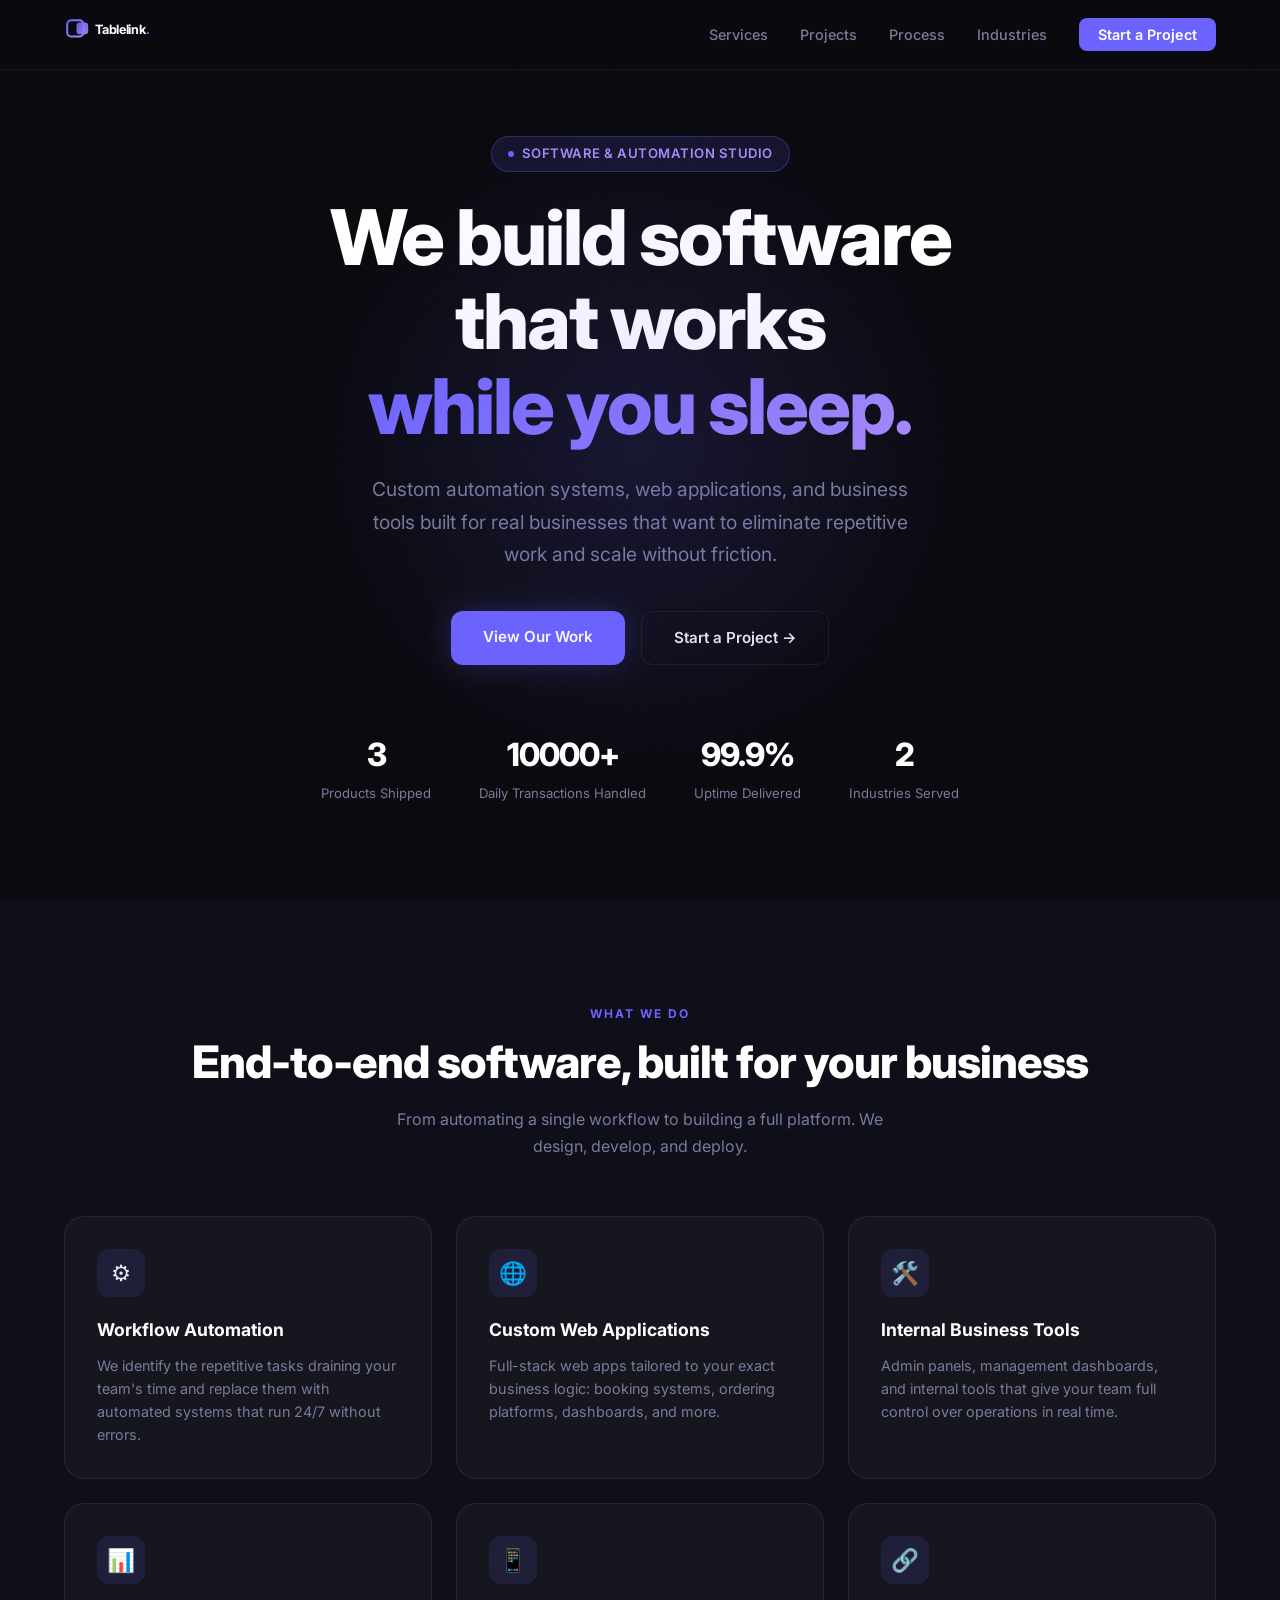
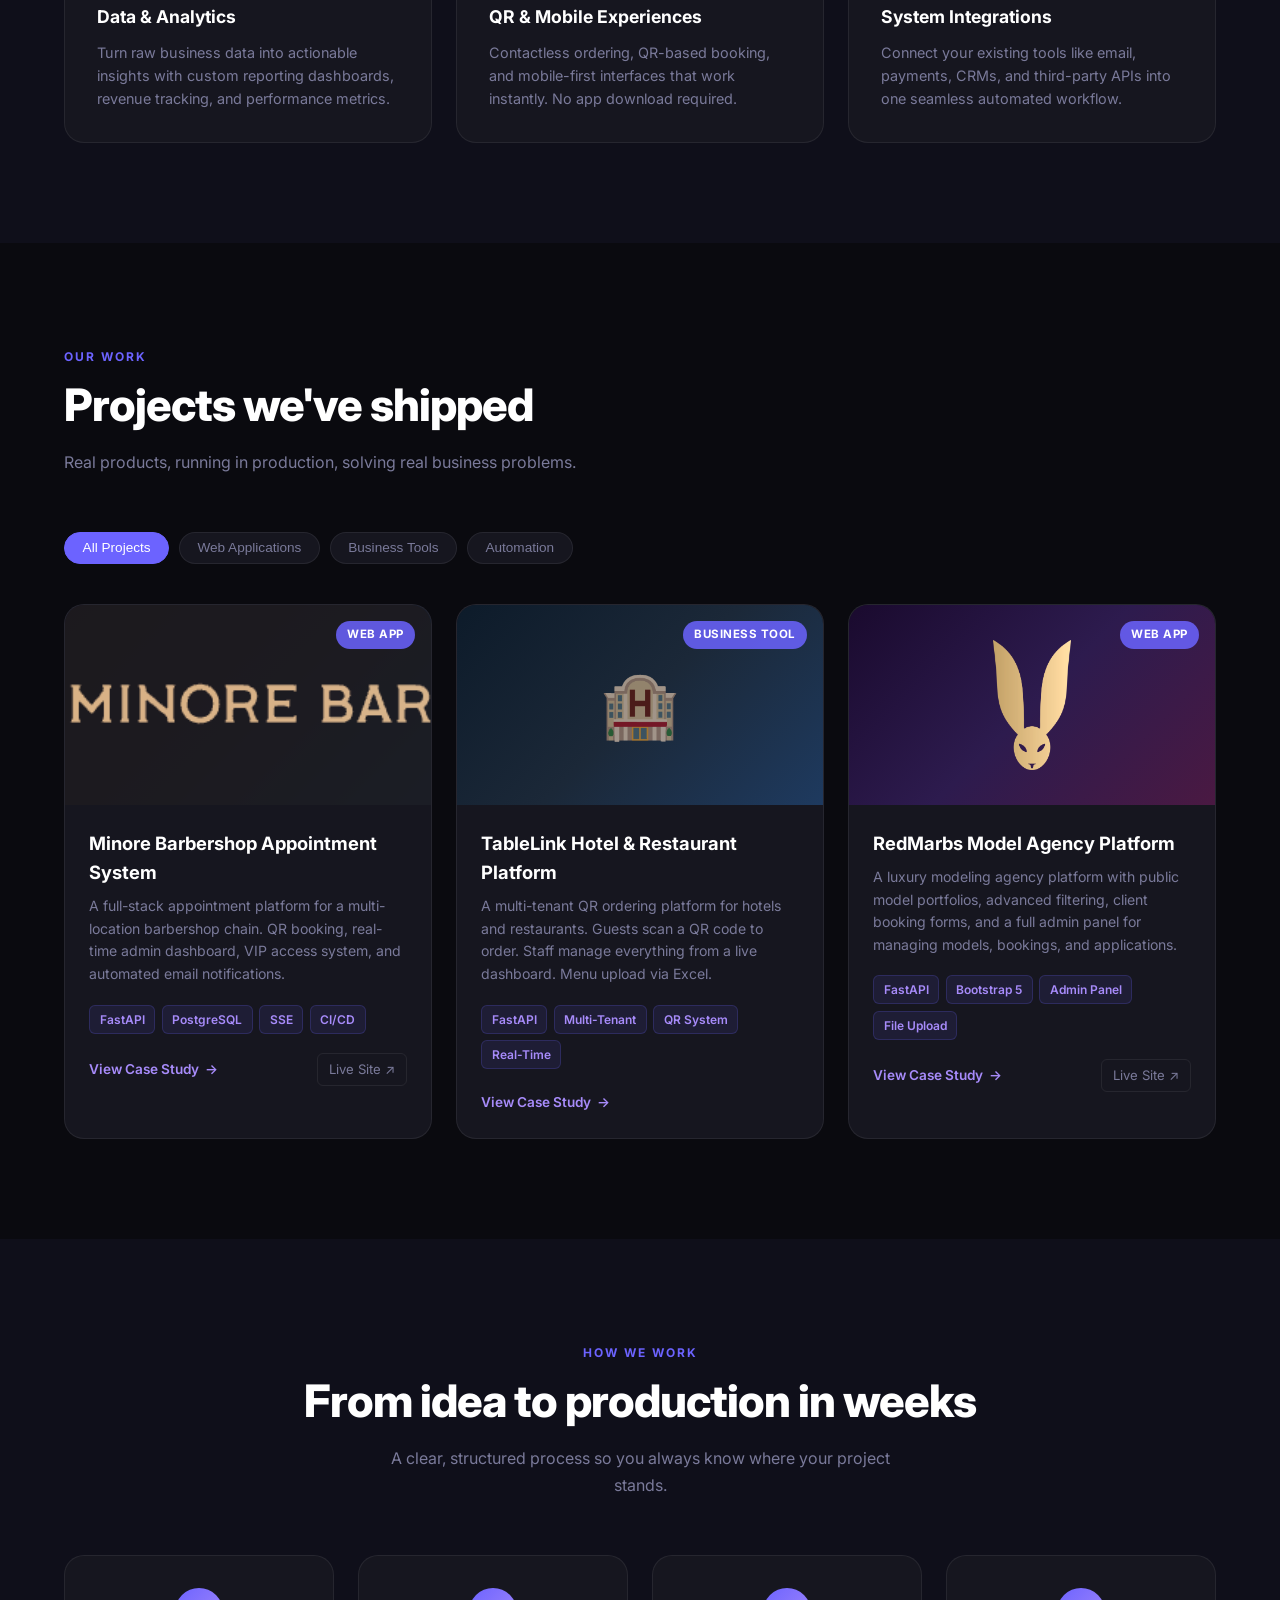
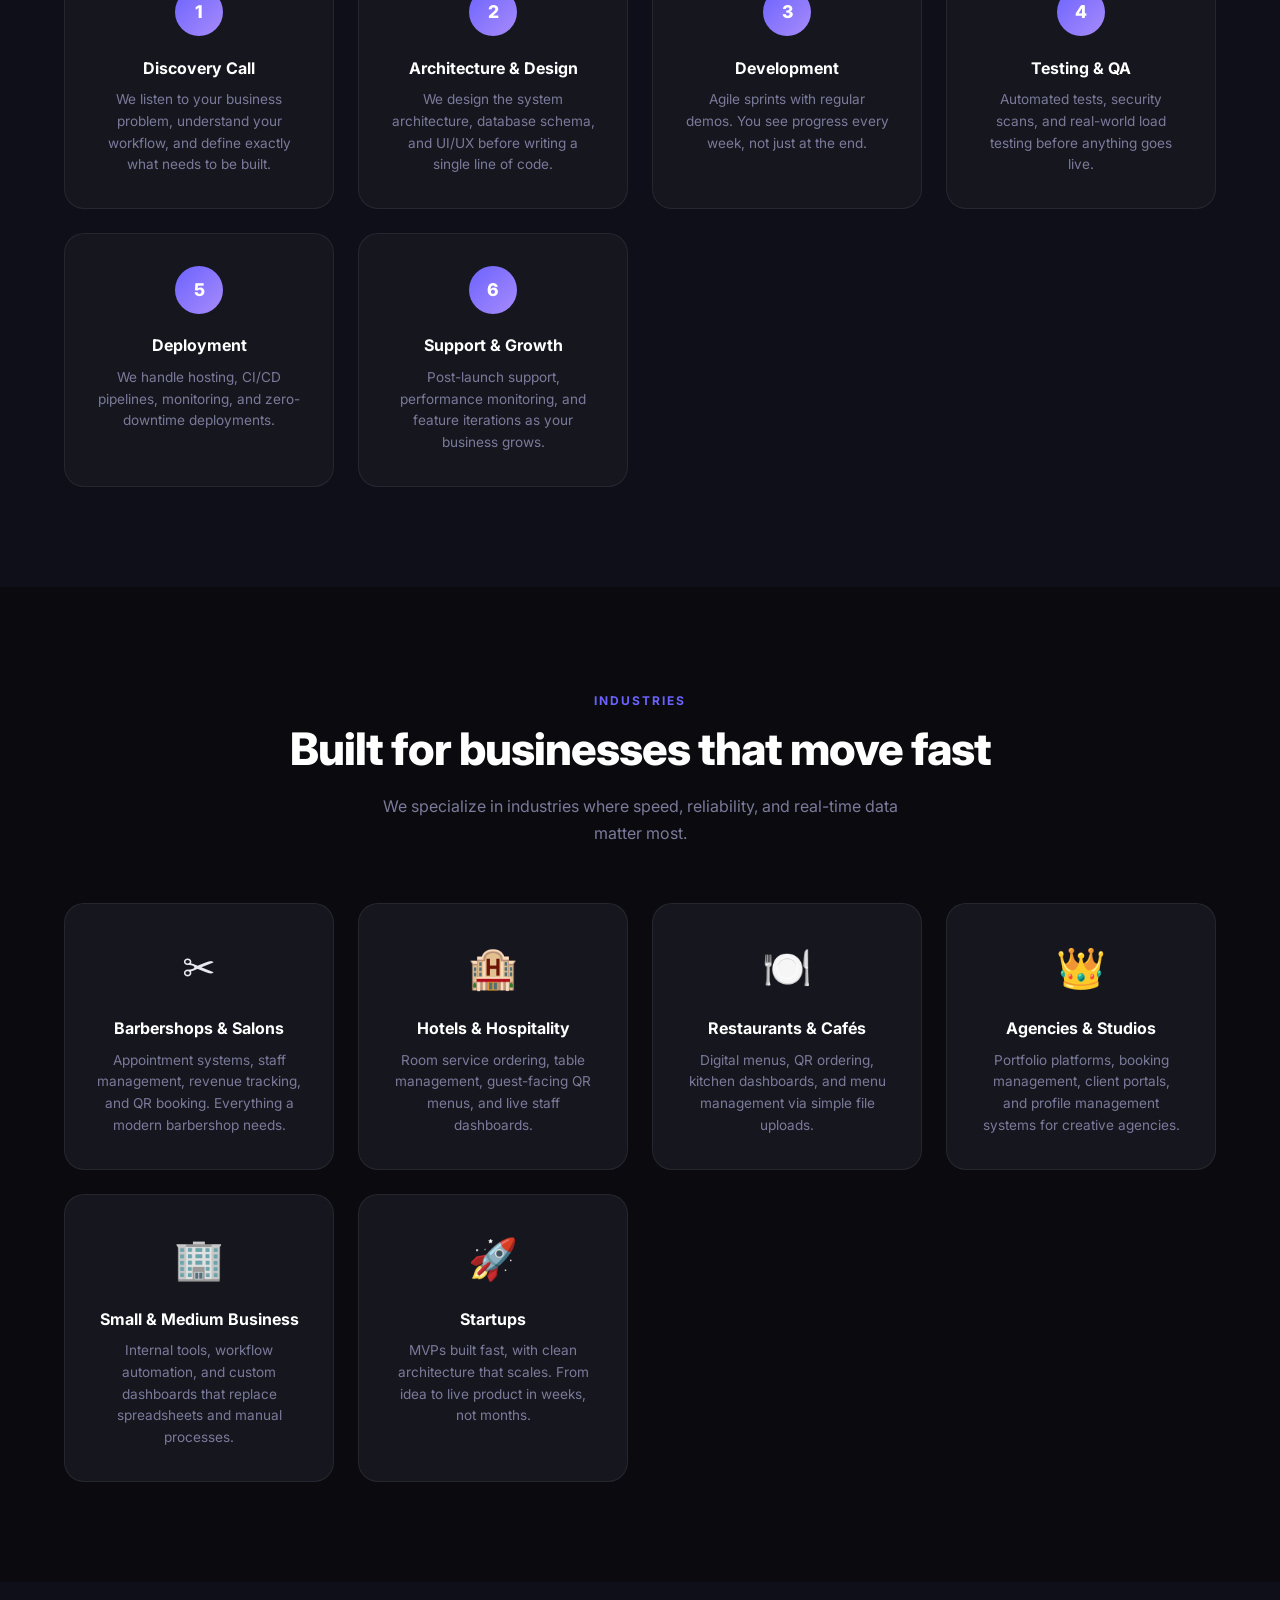
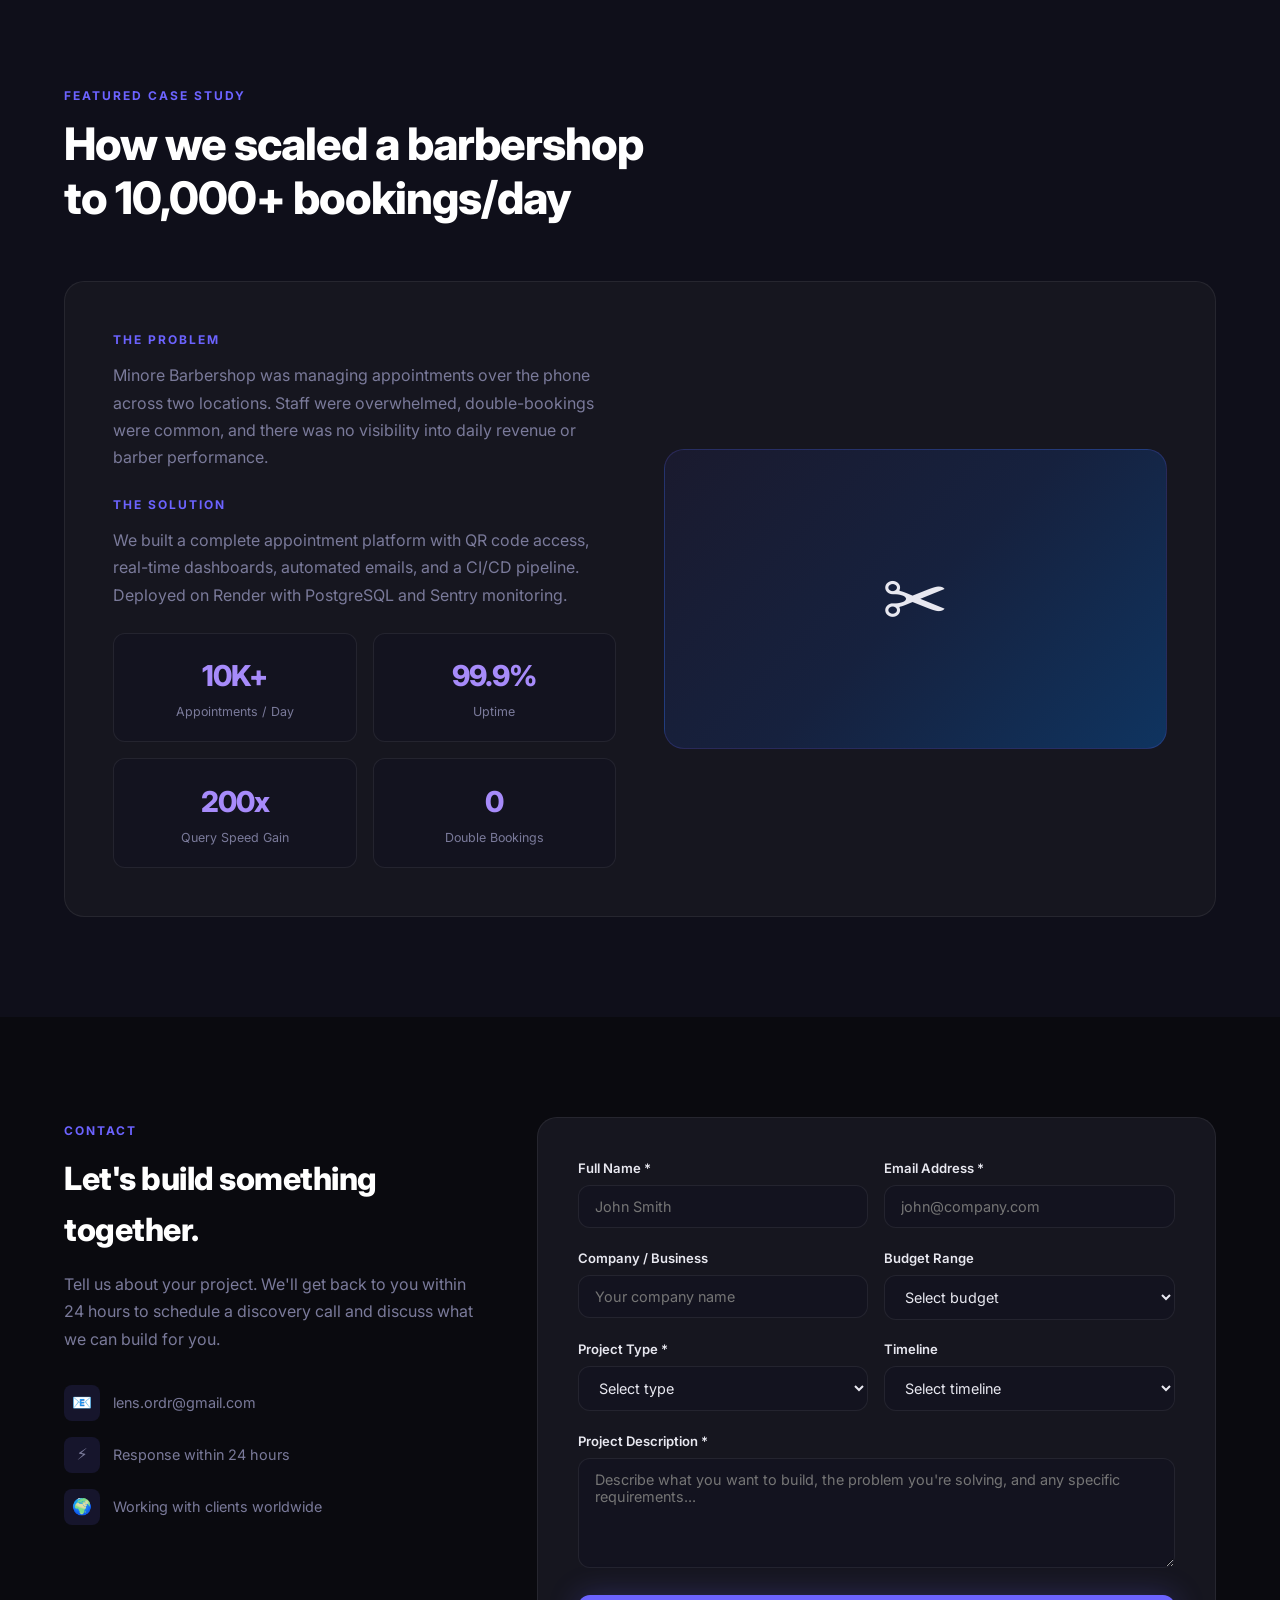
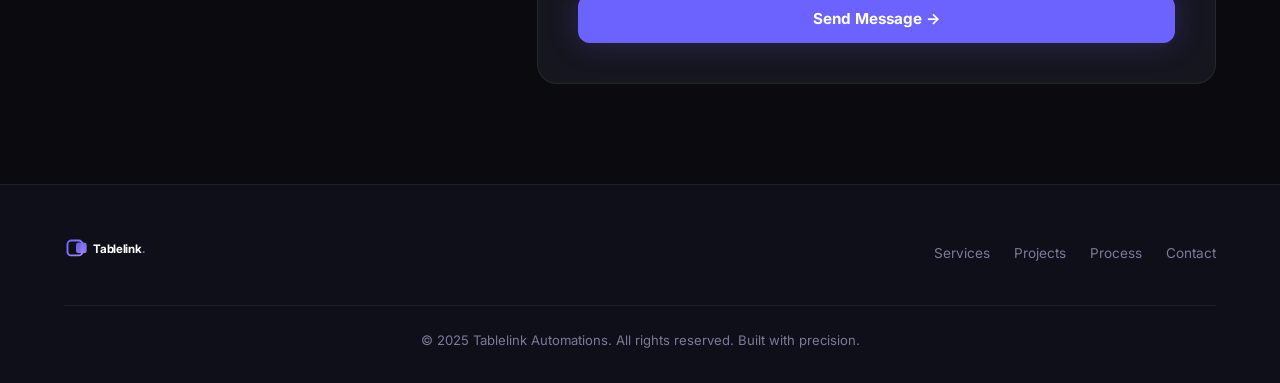
==== commit 2ec42433: "Add SVG logo to nav and footer" ====
--- a/index.html
+++ b/index.html
@@ -14,7 +14,19 @@
 
 <!-- ===== NAV ===== -->
 <nav>
-  <a href="#hero" class="nav-logo">Tablelink<span>.</span></a>
+  <a href="#hero" class="nav-logo">
+    <svg xmlns="http://www.w3.org/2000/svg" viewBox="0 0 220 60" width="130" height="35">
+      <defs>
+        <linearGradient id="navgrad" x1="0%" y1="0%" x2="100%" y2="100%">
+          <stop offset="0%" style="stop-color:#6c63ff"/>
+          <stop offset="100%" style="stop-color:#a78bfa"/>
+        </linearGradient>
+      </defs>
+      <rect x="4" y="14" width="28" height="28" rx="7" fill="none" stroke="url(#navgrad)" stroke-width="3.5"/>
+      <rect x="20" y="18" width="20" height="20" rx="5" fill="url(#navgrad)" opacity="0.9"/>
+      <text x="52" y="38" font-family="Inter,sans-serif" font-size="22" font-weight="700" letter-spacing="-0.5" fill="#ffffff">Tablelink<tspan fill="#6c63ff">.</tspan></text>
+    </svg>
+  </a>
   <ul class="nav-links">
     <li><a href="#services">Services</a></li>
     <li><a href="#projects">Projects</a></li>
@@ -330,21 +342,21 @@
       <div class="form-row">
         <div class="form-group">
           <label>Full Name *</label>
-          <input type="text" placeholder="John Smith" required />
+          <input type="text" name="name" placeholder="John Smith" required />
         </div>
         <div class="form-group">
           <label>Email Address *</label>
-          <input type="email" placeholder="john@company.com" required />
+          <input type="email" name="email" placeholder="john@company.com" required />
         </div>
       </div>
       <div class="form-row">
         <div class="form-group">
           <label>Company / Business</label>
-          <input type="text" placeholder="Your company name" />
+          <input type="text" name="company" placeholder="Your company name" />
         </div>
         <div class="form-group">
           <label>Budget Range</label>
-          <select>
+          <select name="budget">
             <option value="">Select budget</option>
             <option>Under €1,000</option>
             <option>€1,000 – €5,000</option>
@@ -357,7 +369,7 @@
       <div class="form-row">
         <div class="form-group">
           <label>Project Type *</label>
-          <select required>
+          <select name="project_type" required>
             <option value="">Select type</option>
             <option>Workflow Automation</option>
             <option>Web Application</option>
@@ -369,7 +381,7 @@
         </div>
         <div class="form-group">
           <label>Timeline</label>
-          <select>
+          <select name="timeline">
             <option value="">Select timeline</option>
             <option>ASAP</option>
             <option>1 – 2 months</option>
@@ -380,7 +392,7 @@
       </div>
       <div class="form-group">
         <label>Project Description *</label>
-        <textarea placeholder="Describe what you want to build, the problem you're solving, and any specific requirements..." required></textarea>
+        <textarea name="message" placeholder="Describe what you want to build, the problem you're solving, and any specific requirements..." required></textarea>
       </div>
       <button type="submit" class="form-submit">Send Message →</button>
     </form>
@@ -390,7 +402,19 @@
 <!-- ===== FOOTER ===== -->
 <footer>
   <div class="footer-inner">
-    <div class="footer-logo">Tablelink<span>.</span></div>
+    <div class="footer-logo">
+      <svg xmlns="http://www.w3.org/2000/svg" viewBox="0 0 220 60" width="120" height="32">
+        <defs>
+          <linearGradient id="footergrad" x1="0%" y1="0%" x2="100%" y2="100%">
+            <stop offset="0%" style="stop-color:#6c63ff"/>
+            <stop offset="100%" style="stop-color:#a78bfa"/>
+          </linearGradient>
+        </defs>
+        <rect x="4" y="14" width="28" height="28" rx="7" fill="none" stroke="url(#footergrad)" stroke-width="3.5"/>
+        <rect x="20" y="18" width="20" height="20" rx="5" fill="url(#footergrad)" opacity="0.9"/>
+        <text x="52" y="38" font-family="Inter,sans-serif" font-size="22" font-weight="700" letter-spacing="-0.5" fill="#ffffff">Tablelink<tspan fill="#6c63ff">.</tspan></text>
+      </svg>
+    </div>
     <ul class="footer-links">
       <li><a href="#services">Services</a></li>
       <li><a href="#projects">Projects</a></li>
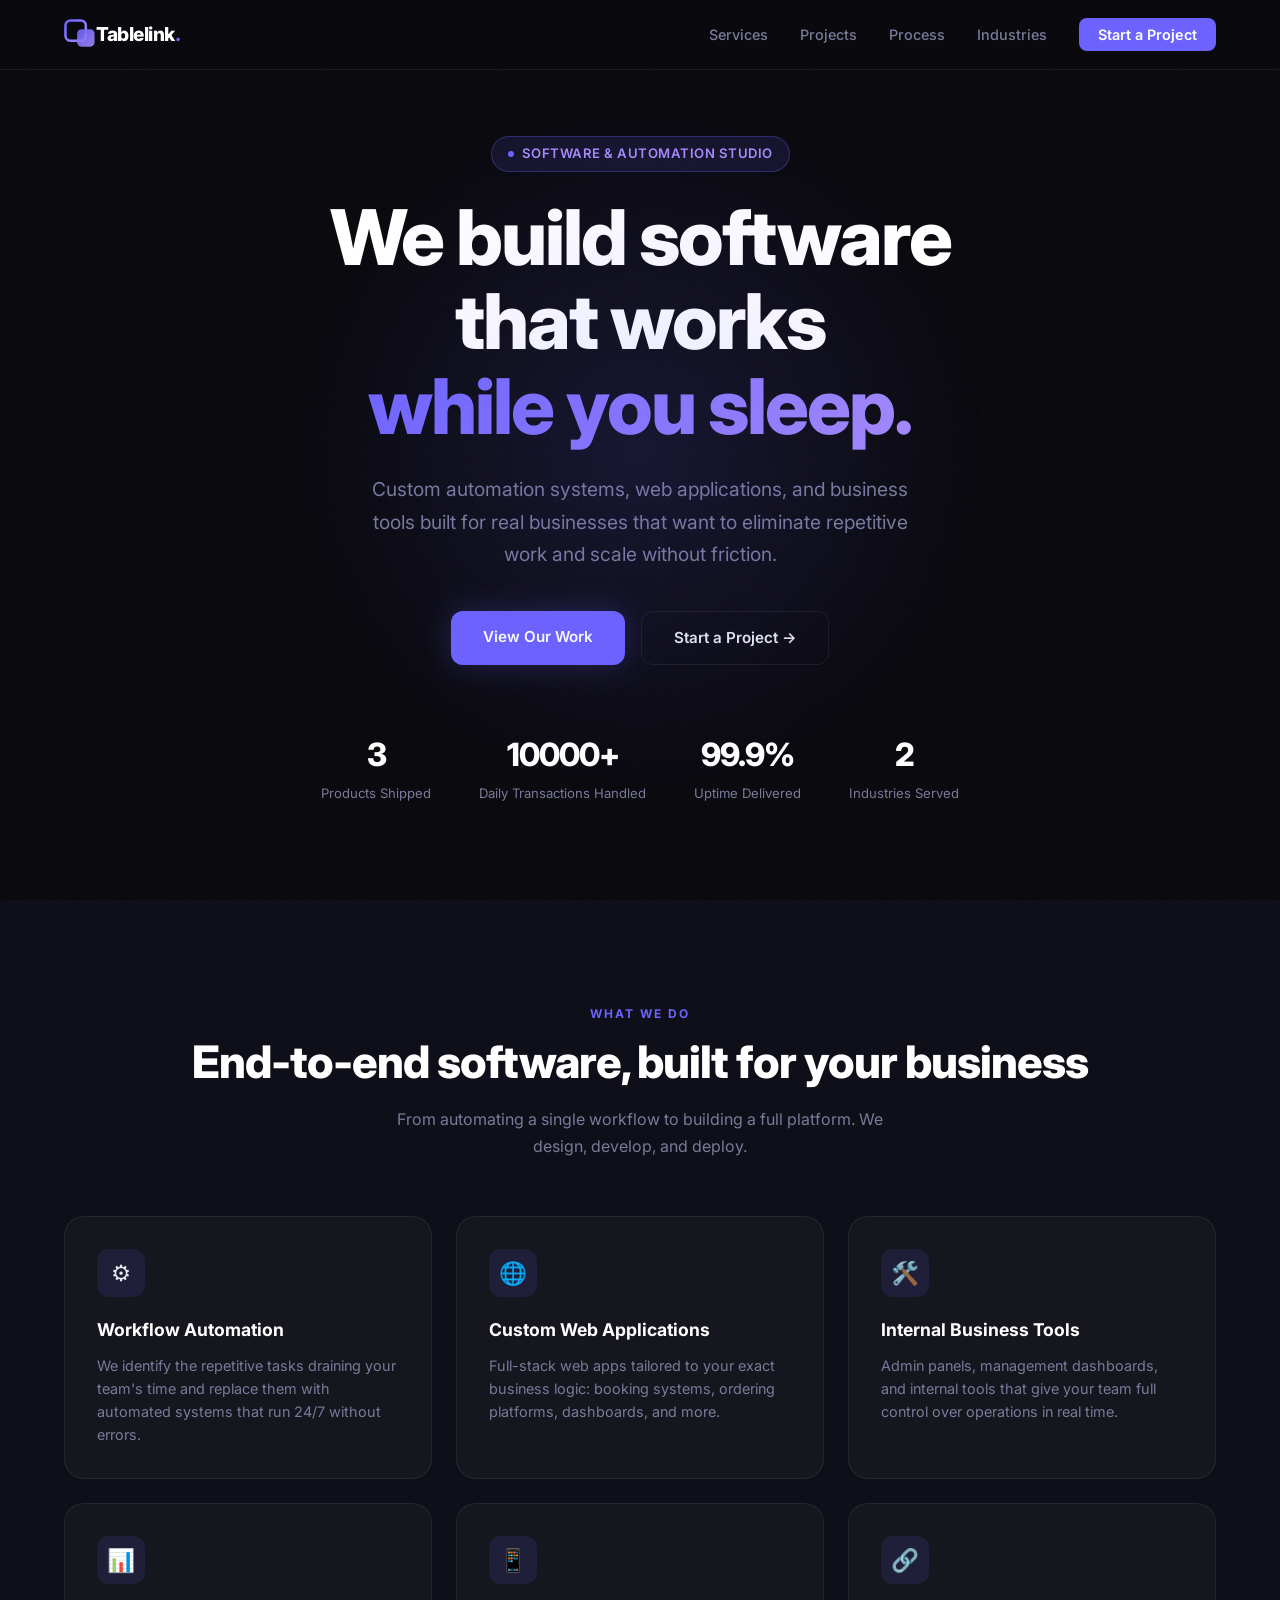
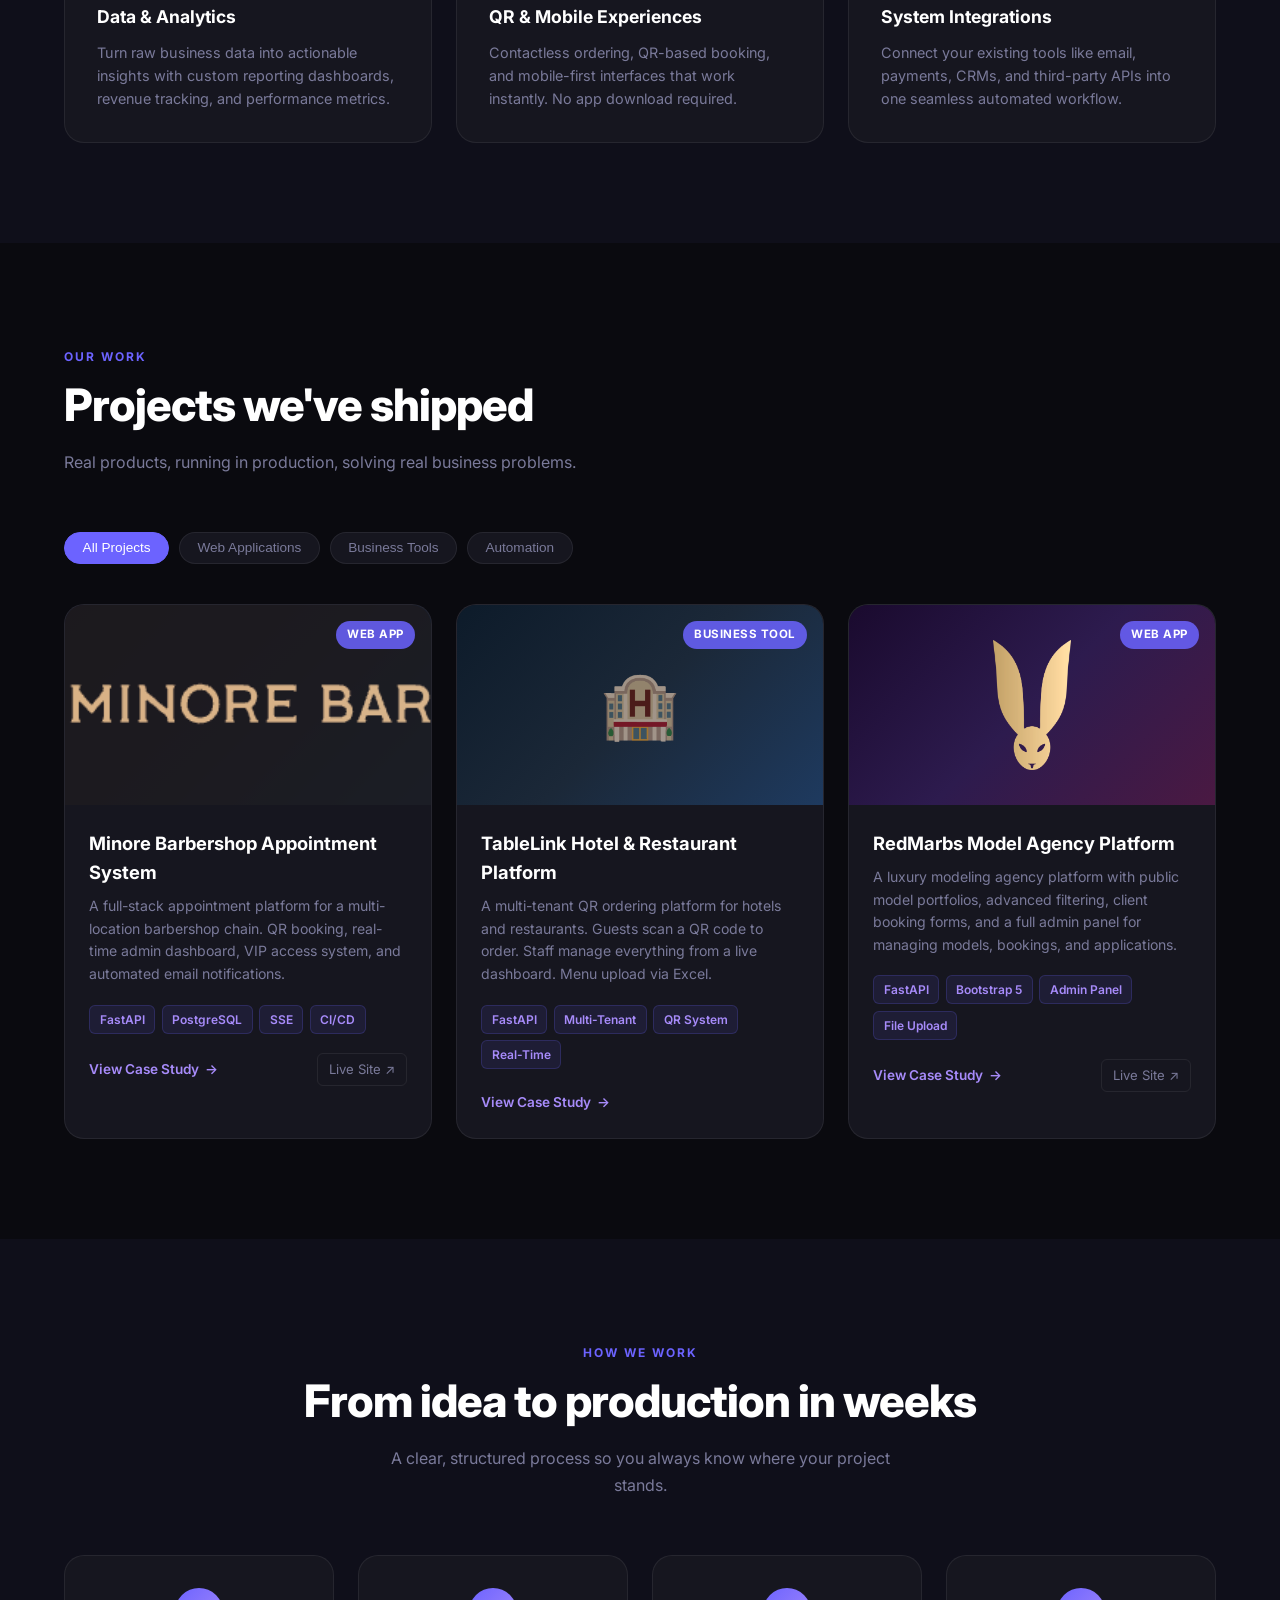
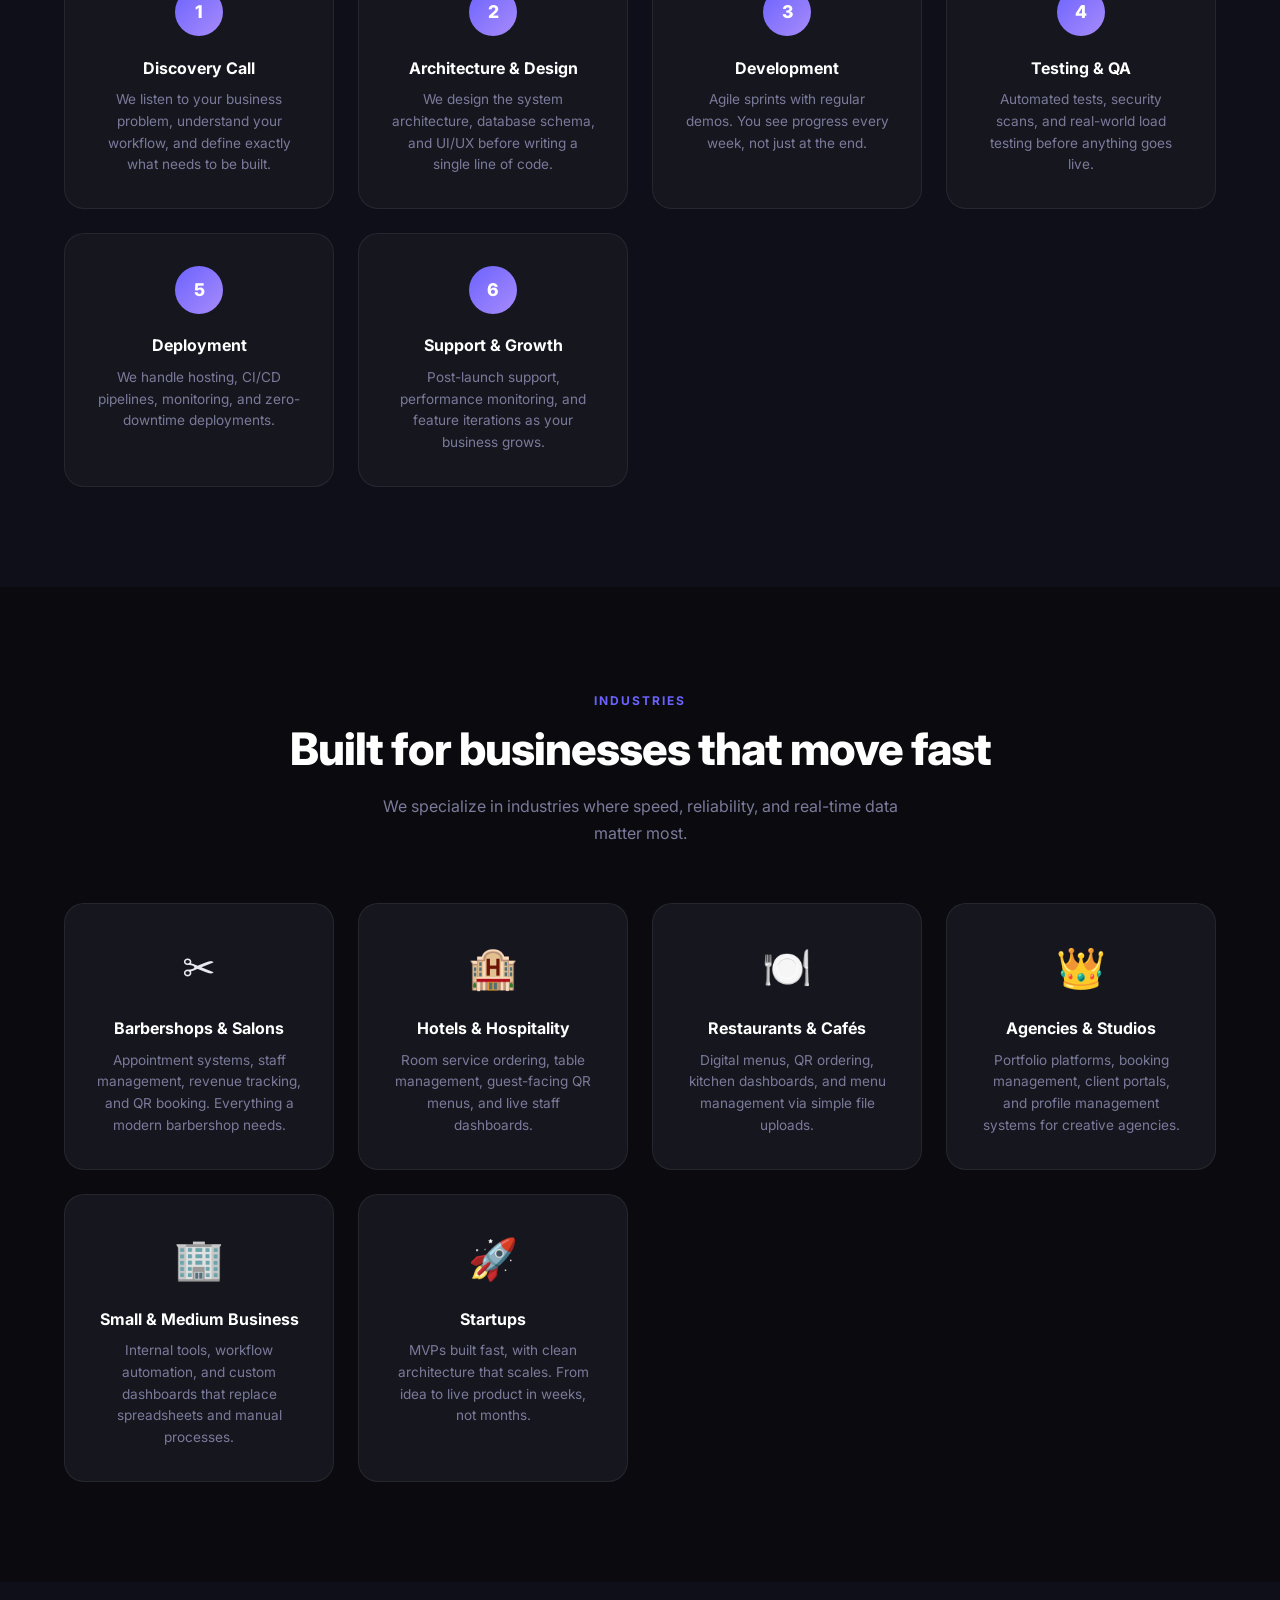
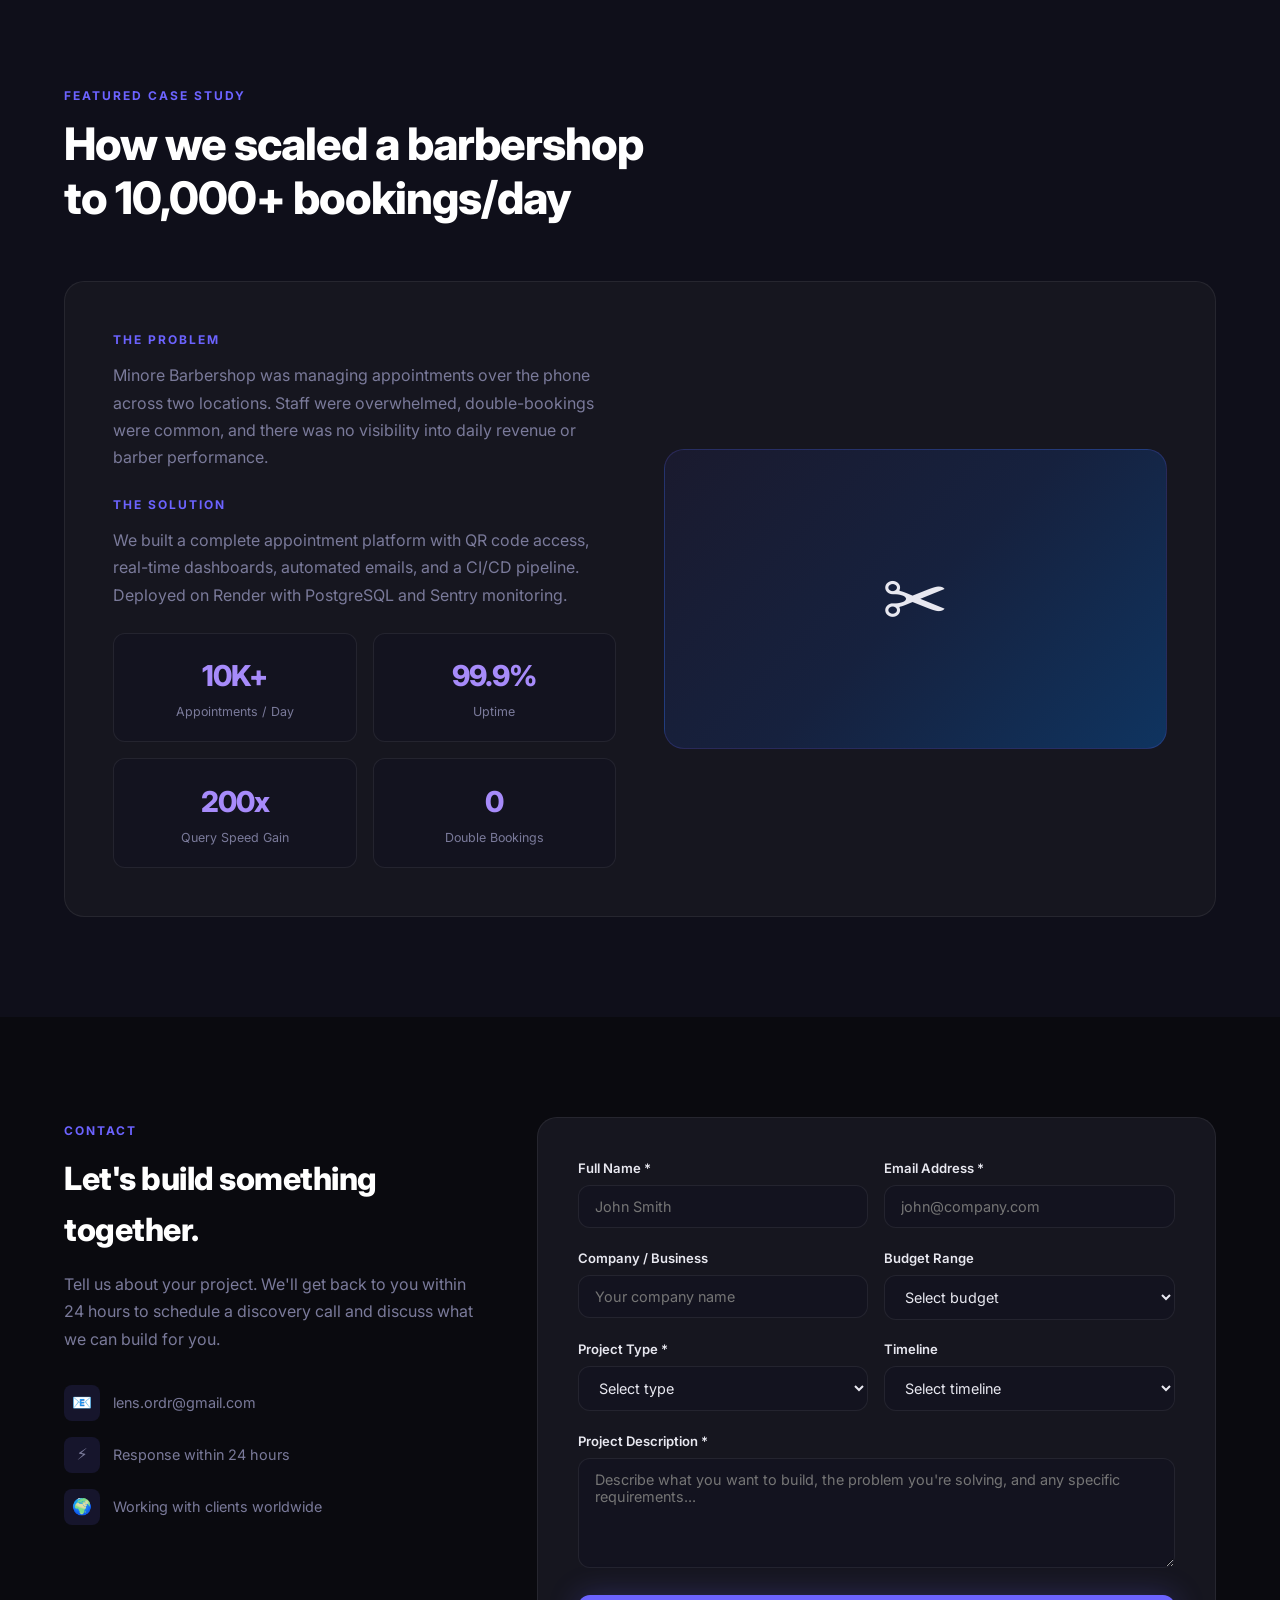
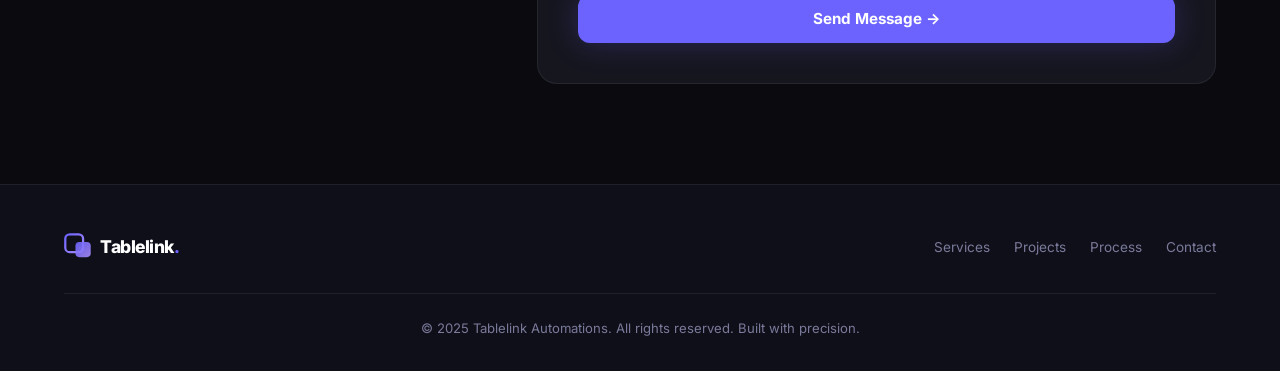
==== commit 1ed80118: "Fix logo font weight" ====
--- a/index.html
+++ b/index.html
@@ -15,17 +15,17 @@
 <!-- ===== NAV ===== -->
 <nav>
   <a href="#hero" class="nav-logo">
-    <svg xmlns="http://www.w3.org/2000/svg" viewBox="0 0 220 60" width="130" height="35">
+    <svg xmlns="http://www.w3.org/2000/svg" viewBox="0 0 44 44" width="32" height="32">
       <defs>
         <linearGradient id="navgrad" x1="0%" y1="0%" x2="100%" y2="100%">
           <stop offset="0%" style="stop-color:#6c63ff"/>
           <stop offset="100%" style="stop-color:#a78bfa"/>
         </linearGradient>
       </defs>
-      <rect x="4" y="14" width="28" height="28" rx="7" fill="none" stroke="url(#navgrad)" stroke-width="3.5"/>
-      <rect x="20" y="18" width="20" height="20" rx="5" fill="url(#navgrad)" opacity="0.9"/>
-      <text x="52" y="38" font-family="Inter,sans-serif" font-size="22" font-weight="700" letter-spacing="-0.5" fill="#ffffff">Tablelink<tspan fill="#6c63ff">.</tspan></text>
+      <rect x="2" y="2" width="28" height="28" rx="7" fill="none" stroke="url(#navgrad)" stroke-width="3.5"/>
+      <rect x="18" y="14" width="24" height="24" rx="6" fill="url(#navgrad)" opacity="0.9"/>
     </svg>
+    <span style="color:#ffffff;font-weight:800;font-size:1.2rem;letter-spacing:-0.5px;">Tablelink<span style="color:#6c63ff;">.</span></span>
   </a>
   <ul class="nav-links">
     <li><a href="#services">Services</a></li>
@@ -403,17 +403,17 @@
 <footer>
   <div class="footer-inner">
     <div class="footer-logo">
-      <svg xmlns="http://www.w3.org/2000/svg" viewBox="0 0 220 60" width="120" height="32">
+      <svg xmlns="http://www.w3.org/2000/svg" viewBox="0 0 44 44" width="28" height="28">
         <defs>
           <linearGradient id="footergrad" x1="0%" y1="0%" x2="100%" y2="100%">
             <stop offset="0%" style="stop-color:#6c63ff"/>
             <stop offset="100%" style="stop-color:#a78bfa"/>
           </linearGradient>
         </defs>
-        <rect x="4" y="14" width="28" height="28" rx="7" fill="none" stroke="url(#footergrad)" stroke-width="3.5"/>
-        <rect x="20" y="18" width="20" height="20" rx="5" fill="url(#footergrad)" opacity="0.9"/>
-        <text x="52" y="38" font-family="Inter,sans-serif" font-size="22" font-weight="700" letter-spacing="-0.5" fill="#ffffff">Tablelink<tspan fill="#6c63ff">.</tspan></text>
+        <rect x="2" y="2" width="28" height="28" rx="7" fill="none" stroke="url(#footergrad)" stroke-width="3.5"/>
+        <rect x="18" y="14" width="24" height="24" rx="6" fill="url(#footergrad)" opacity="0.9"/>
       </svg>
+      <span style="color:#ffffff;font-weight:800;font-size:1.1rem;letter-spacing:-0.5px;">Tablelink<span style="color:#6c63ff;">.</span></span>
     </div>
     <ul class="footer-links">
       <li><a href="#services">Services</a></li>
--- a/css/style.css
+++ b/css/style.css
@@ -65,9 +65,11 @@
 
 .nav-logo {
   font-size: 1.3rem;
-  font-weight: 700;
+  font-weight: 800;
   letter-spacing: -0.5px;
   color: var(--white);
+  display: flex;
+  align-items: center;
 }
 
 .nav-logo span { color: var(--accent); }
@@ -729,8 +731,11 @@
 
 .footer-logo {
   font-size: 1.2rem;
-  font-weight: 700;
-  color: var(--white);
+  font-weight: 800;
+  color: var(--white);
+  display: flex;
+  align-items: center;
+  gap: 0.5rem;
 }
 
 .footer-logo span { color: var(--accent); }
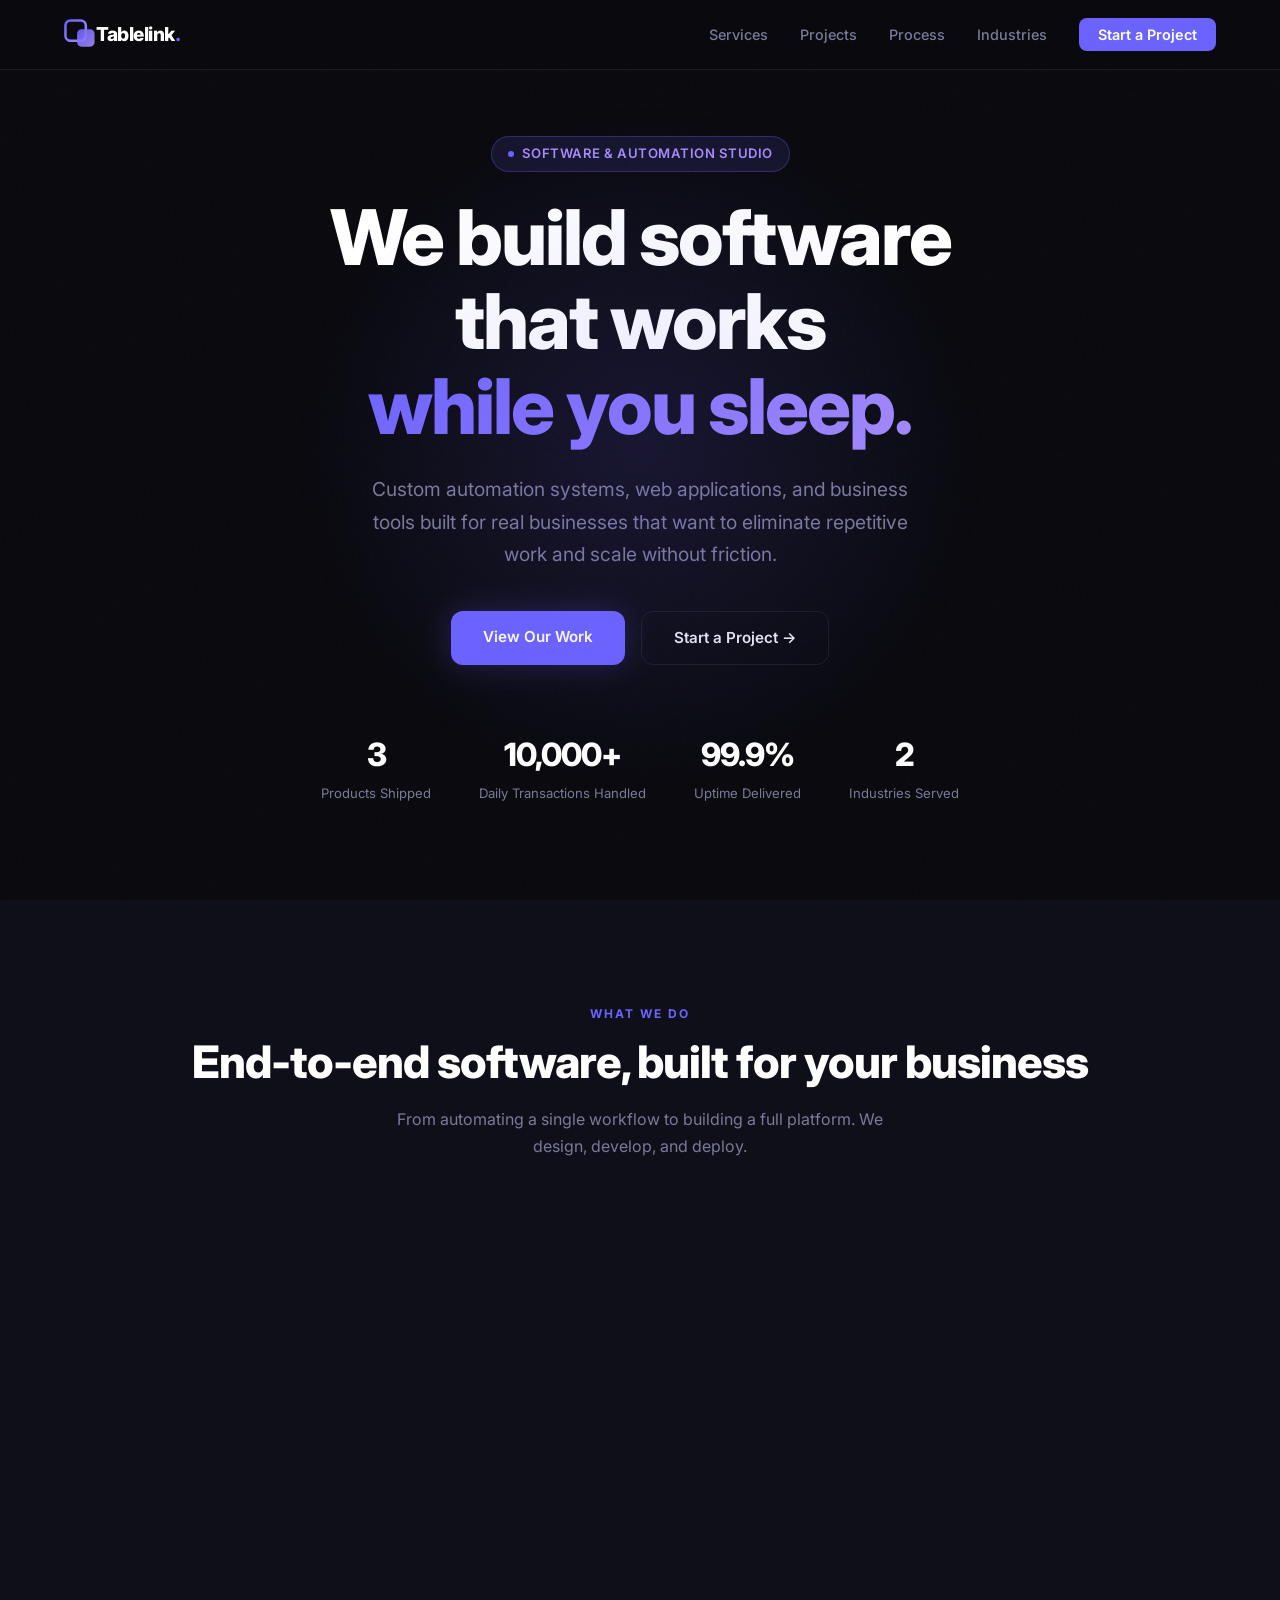
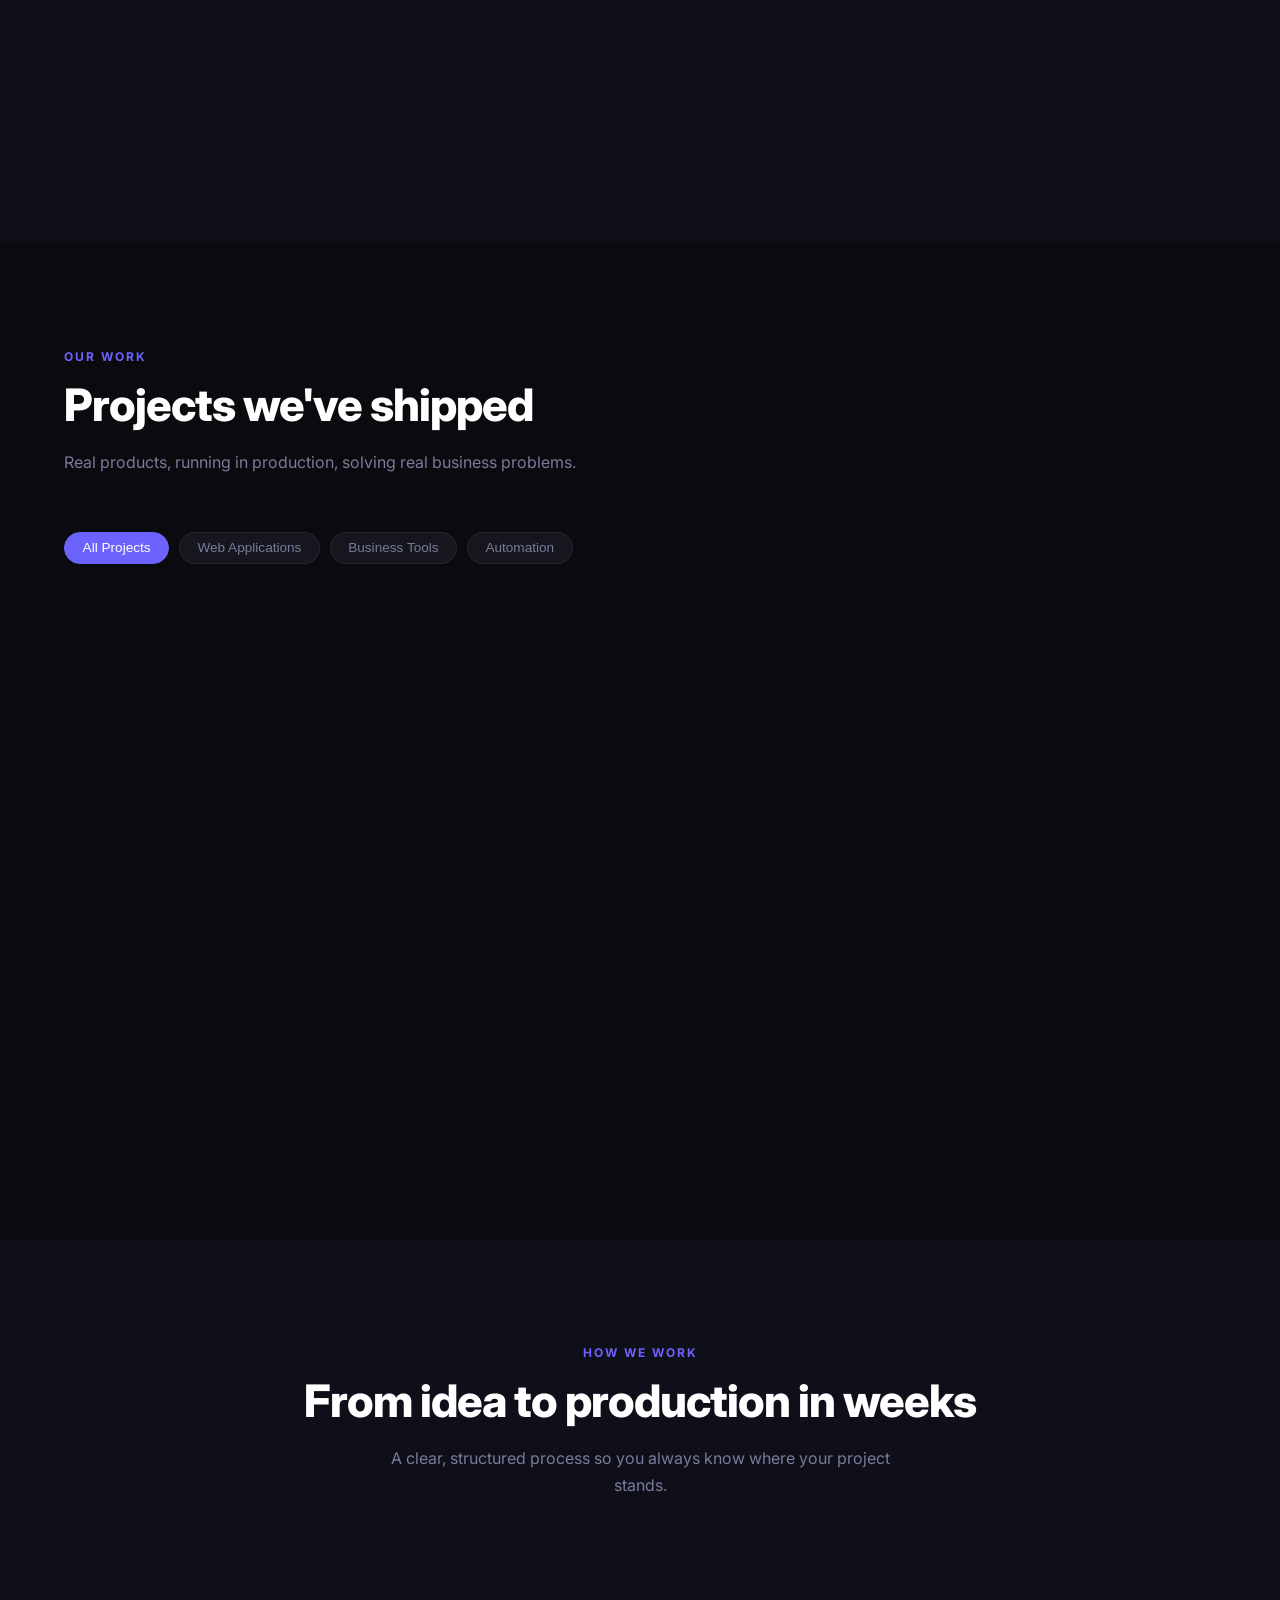
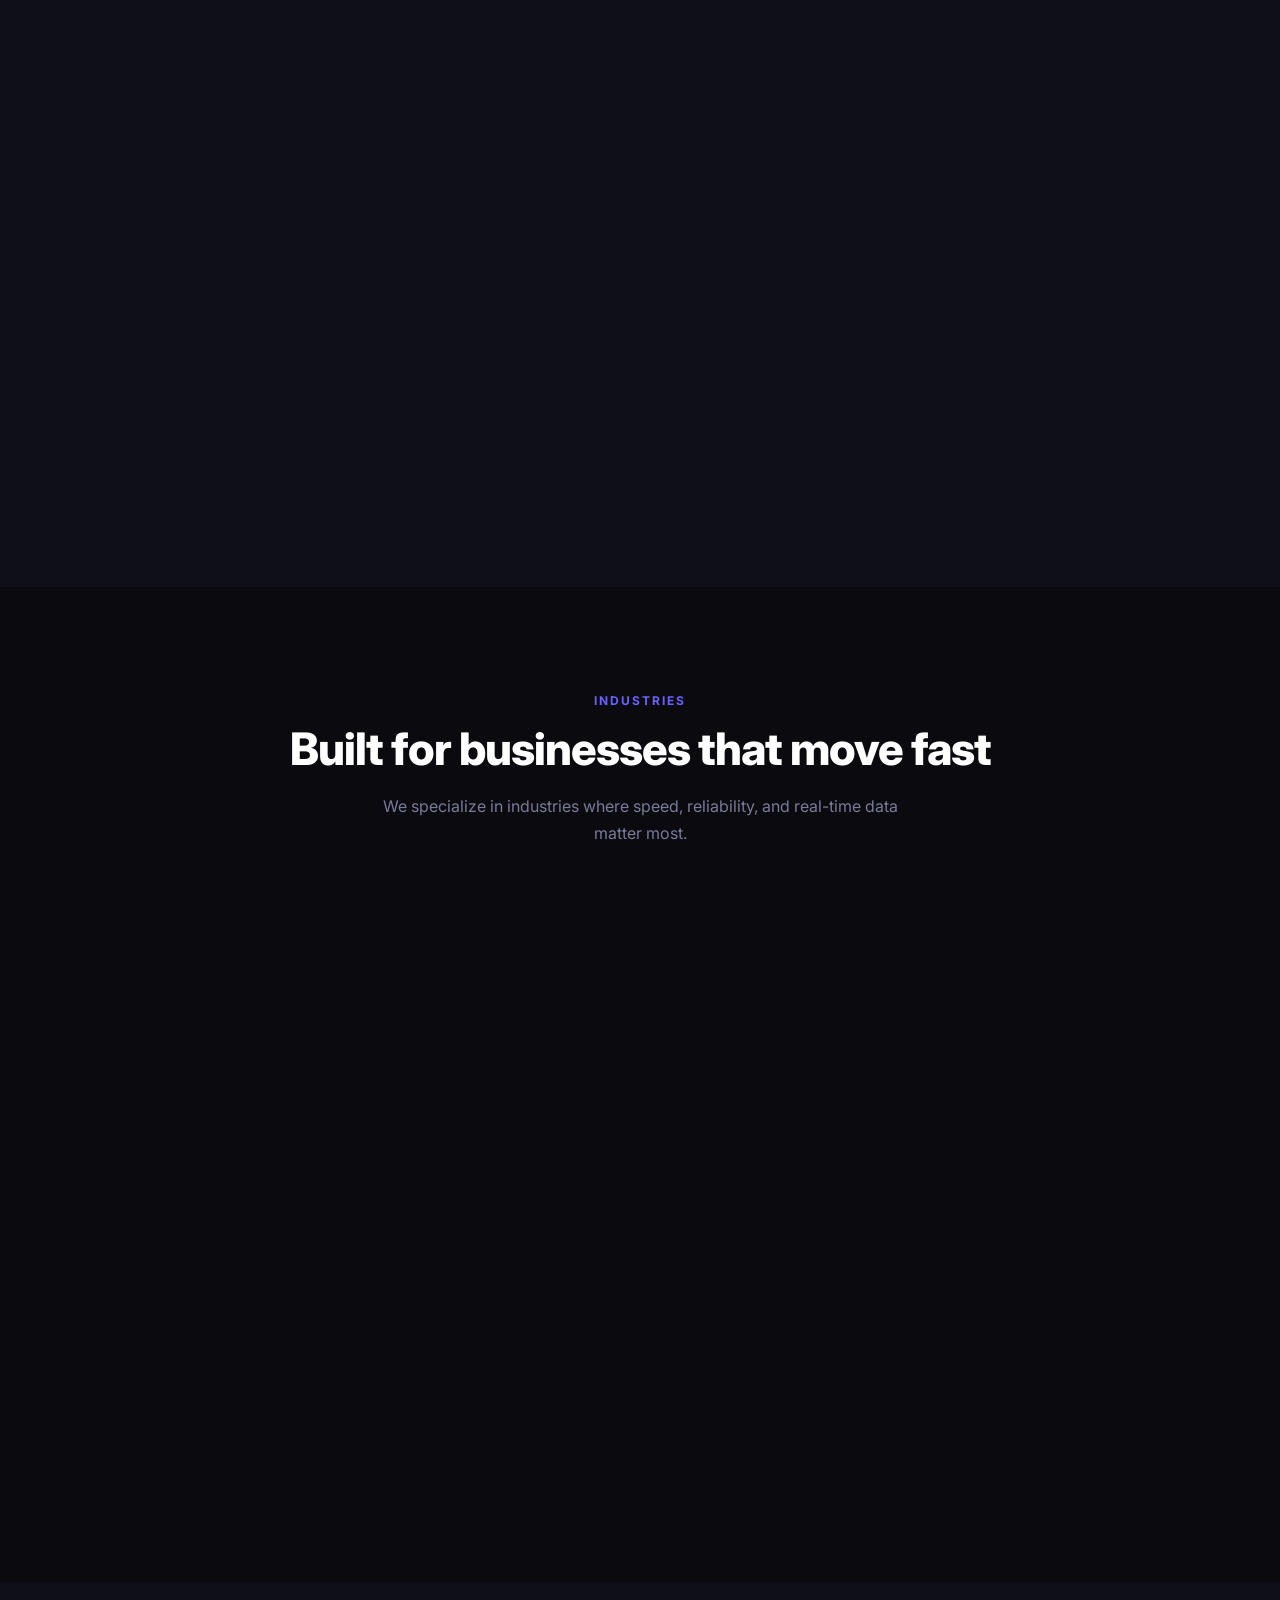
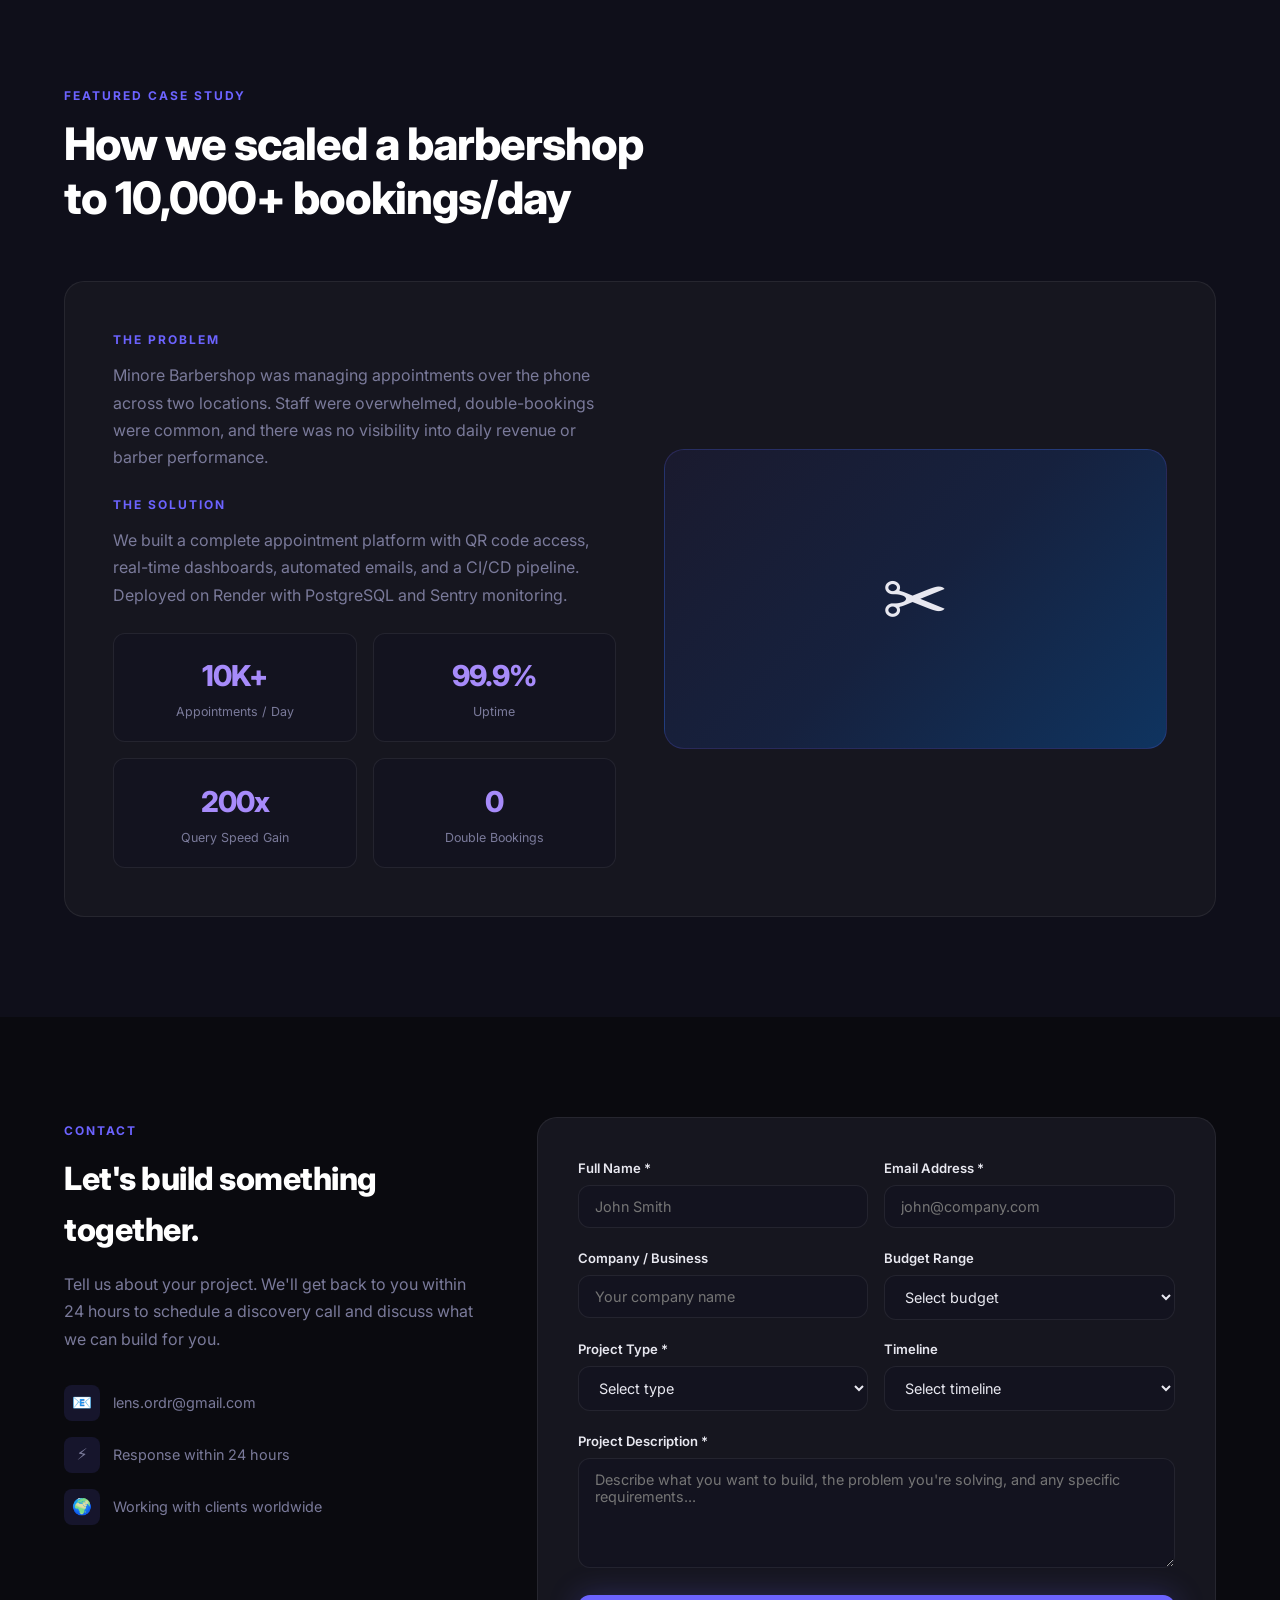
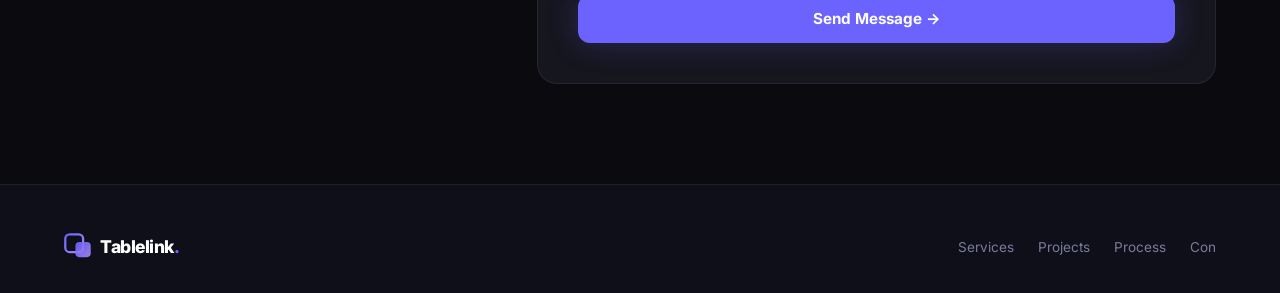
==== commit 05b428eb: "Add SVG logo to nav and footer" ====
--- a/index.html
+++ b/index.html
@@ -419,42 +419,4 @@
       <li><a href="#services">Services</a></li>
       <li><a href="#projects">Projects</a></li>
       <li><a href="#process">Process</a></li>
-      <li><a href="#contact">Contact</a></li>
-    </ul>
-  </div>
-  <p class="footer-copy">© 2025 Tablelink Automations. All rights reserved. Built with precision.</p>
-</footer>
-
-<!-- ===== PROJECT MODAL ===== -->
-<div class="modal-overlay" id="modal-overlay">
-  <div class="modal">
-    <button class="modal-close">✕</button>
-    <div class="modal-tag" id="modal-tag"></div>
-    <h2 id="modal-title"></h2>
-    <a id="modal-live" href="" target="_blank" style="display:inline-flex;align-items:center;gap:0.4rem;background:var(--accent);color:white;padding:0.5rem 1.2rem;border-radius:8px;font-size:0.85rem;font-weight:600;margin-bottom:1.5rem;transition:opacity 0.2s;" onmouseover="this.style.opacity='0.85'" onmouseout="this.style.opacity='1'">Visit Live Site ↗</a>
-    <div class="modal-section">
-      <h4>The Problem</h4>
-      <p id="modal-problem"></p>
-    </div>
-    <div class="modal-section">
-      <h4>Our Solution</h4>
-      <p id="modal-solution"></p>
-    </div>
-    <div class="modal-section">
-      <h4>Key Features</h4>
-      <ul class="modal-features" id="modal-features"></ul>
-    </div>
-    <div class="modal-section">
-      <h4>Results</h4>
-      <p id="modal-results"></p>
-    </div>
-    <div class="modal-section">
-      <h4>Tech Stack</h4>
-      <div class="modal-stack" id="modal-stack"></div>
-    </div>
-  </div>
-</div>
-
-<script src="js/main.js"></script>
-</body>
-</html>
+      <li><a href="#contact">Con
--- a/css/style.css
+++ b/css/style.css
@@ -900,6 +900,4 @@
     gap: 1.2rem;
   }
   .form-row { grid-template-columns: 1fr; }
-  .hero-stats { gap: 1.5rem; }
-  .footer-inner { flex-direction: column; text-align: center; }
-}
+  
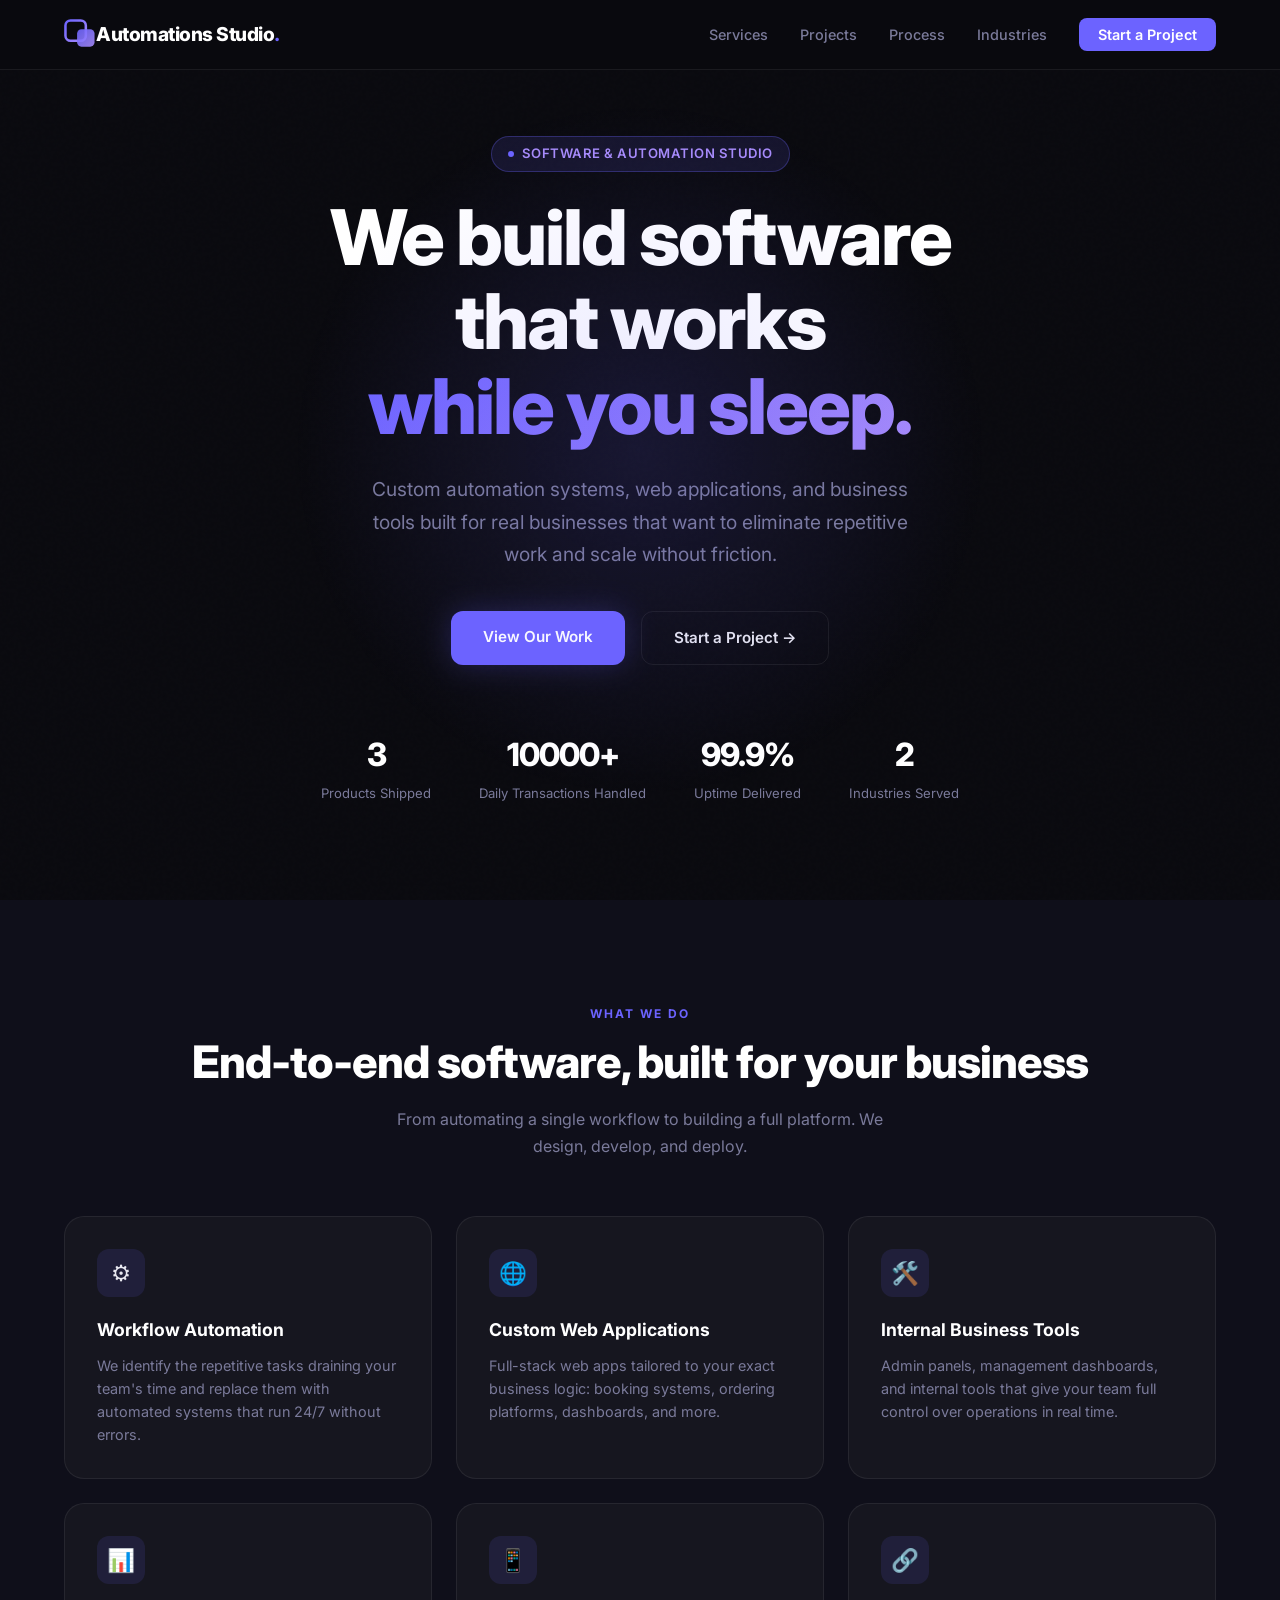
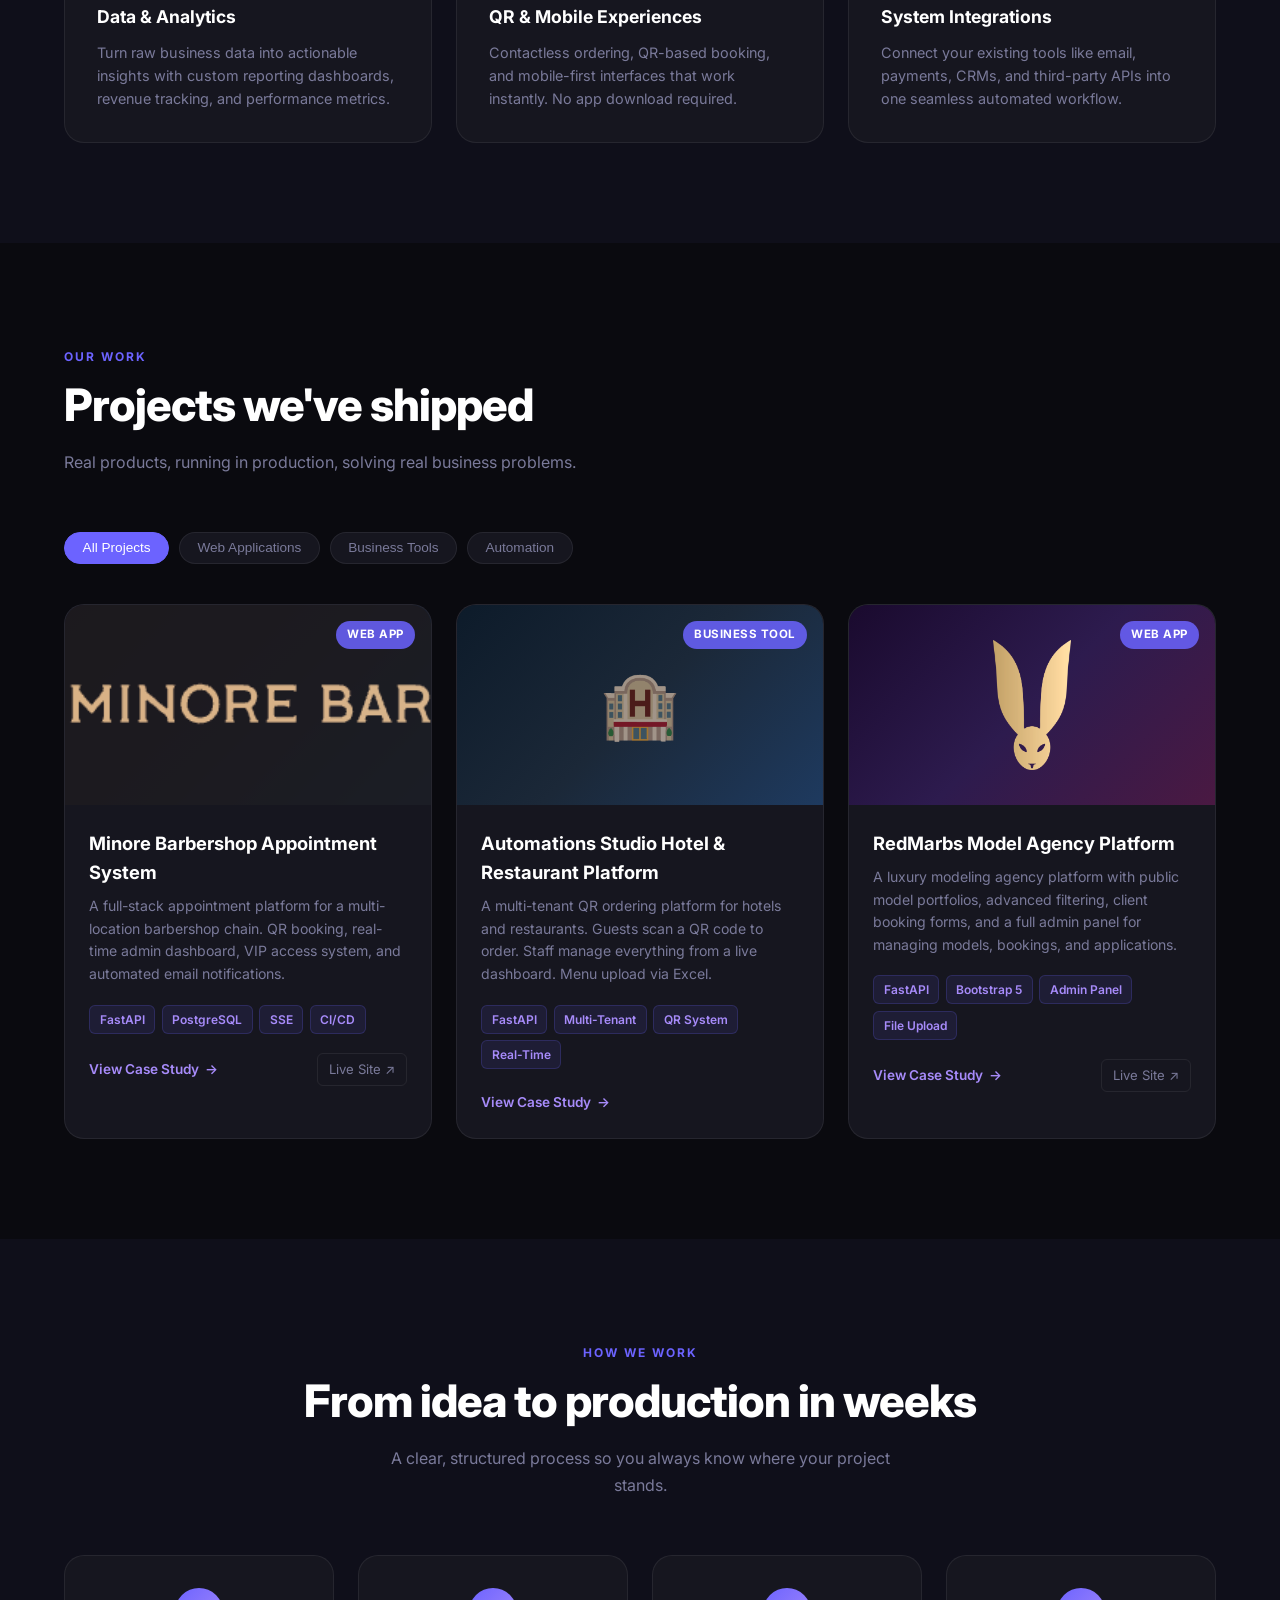
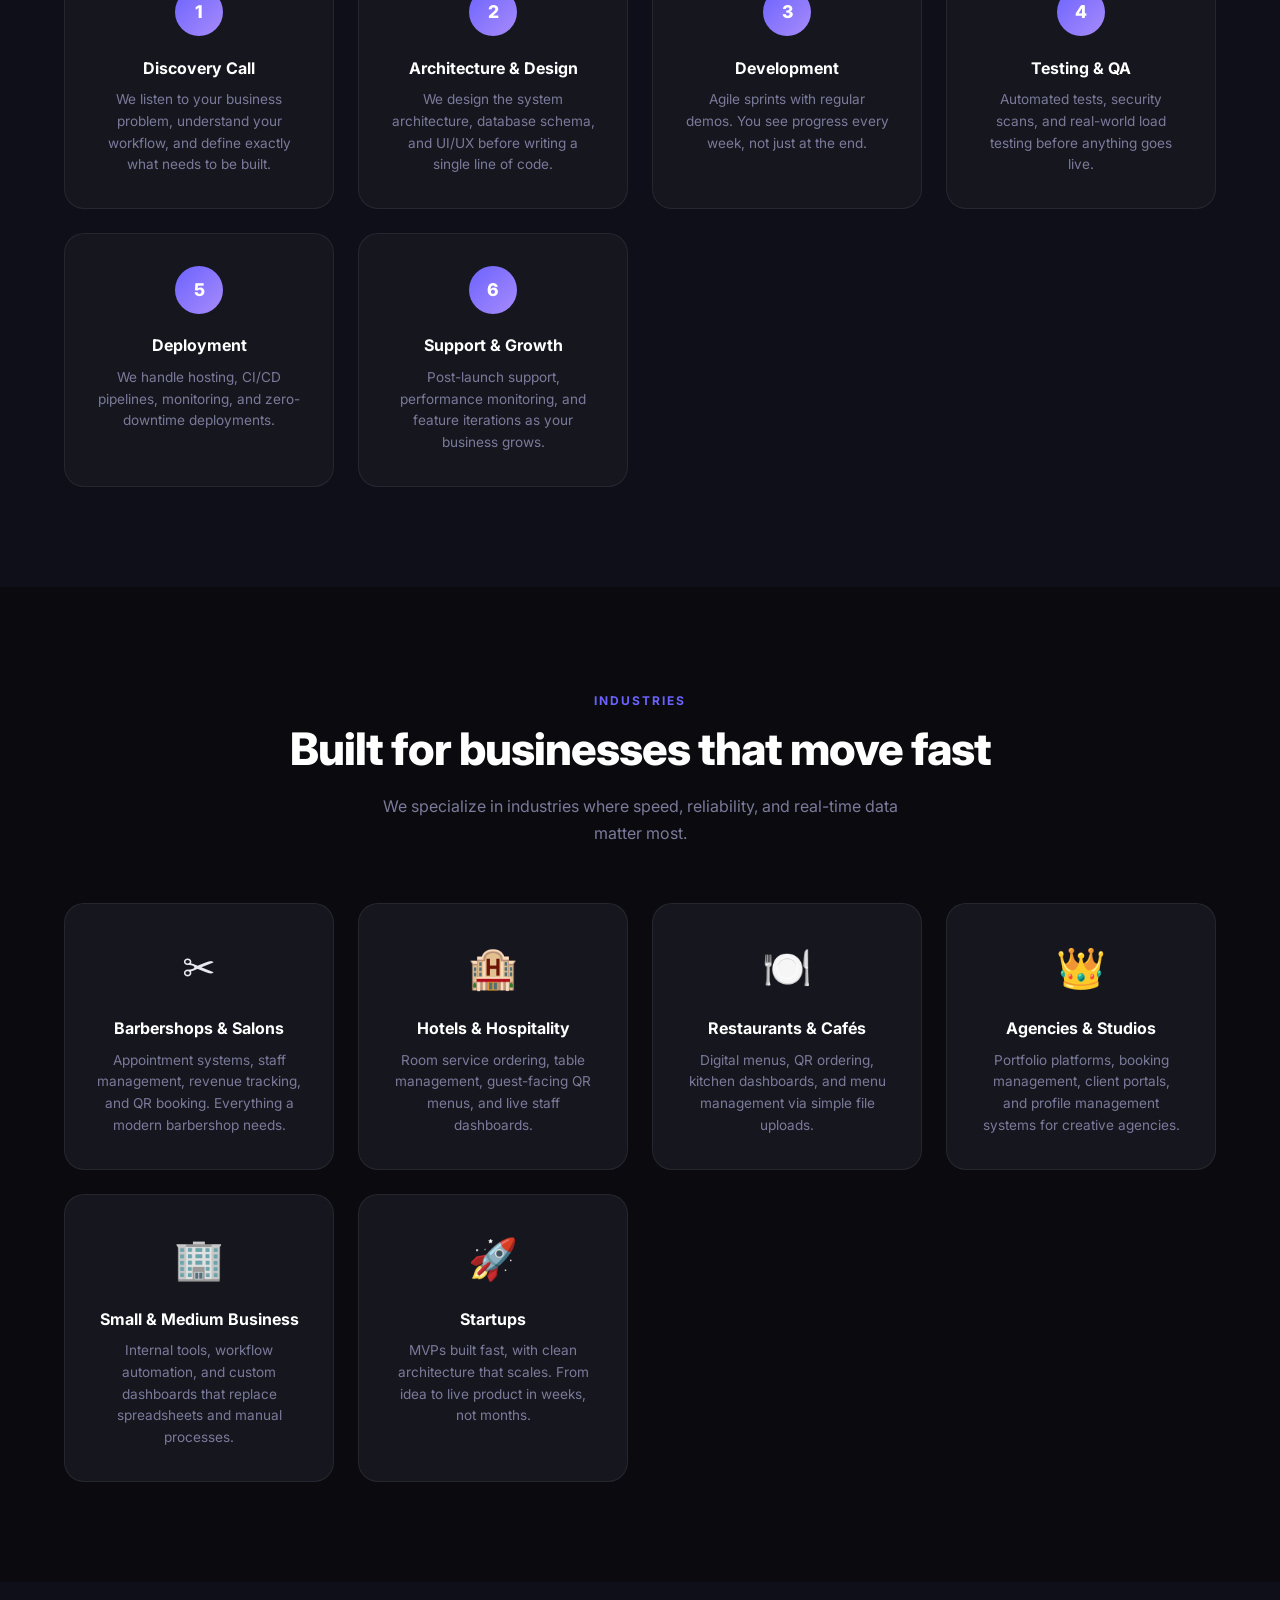
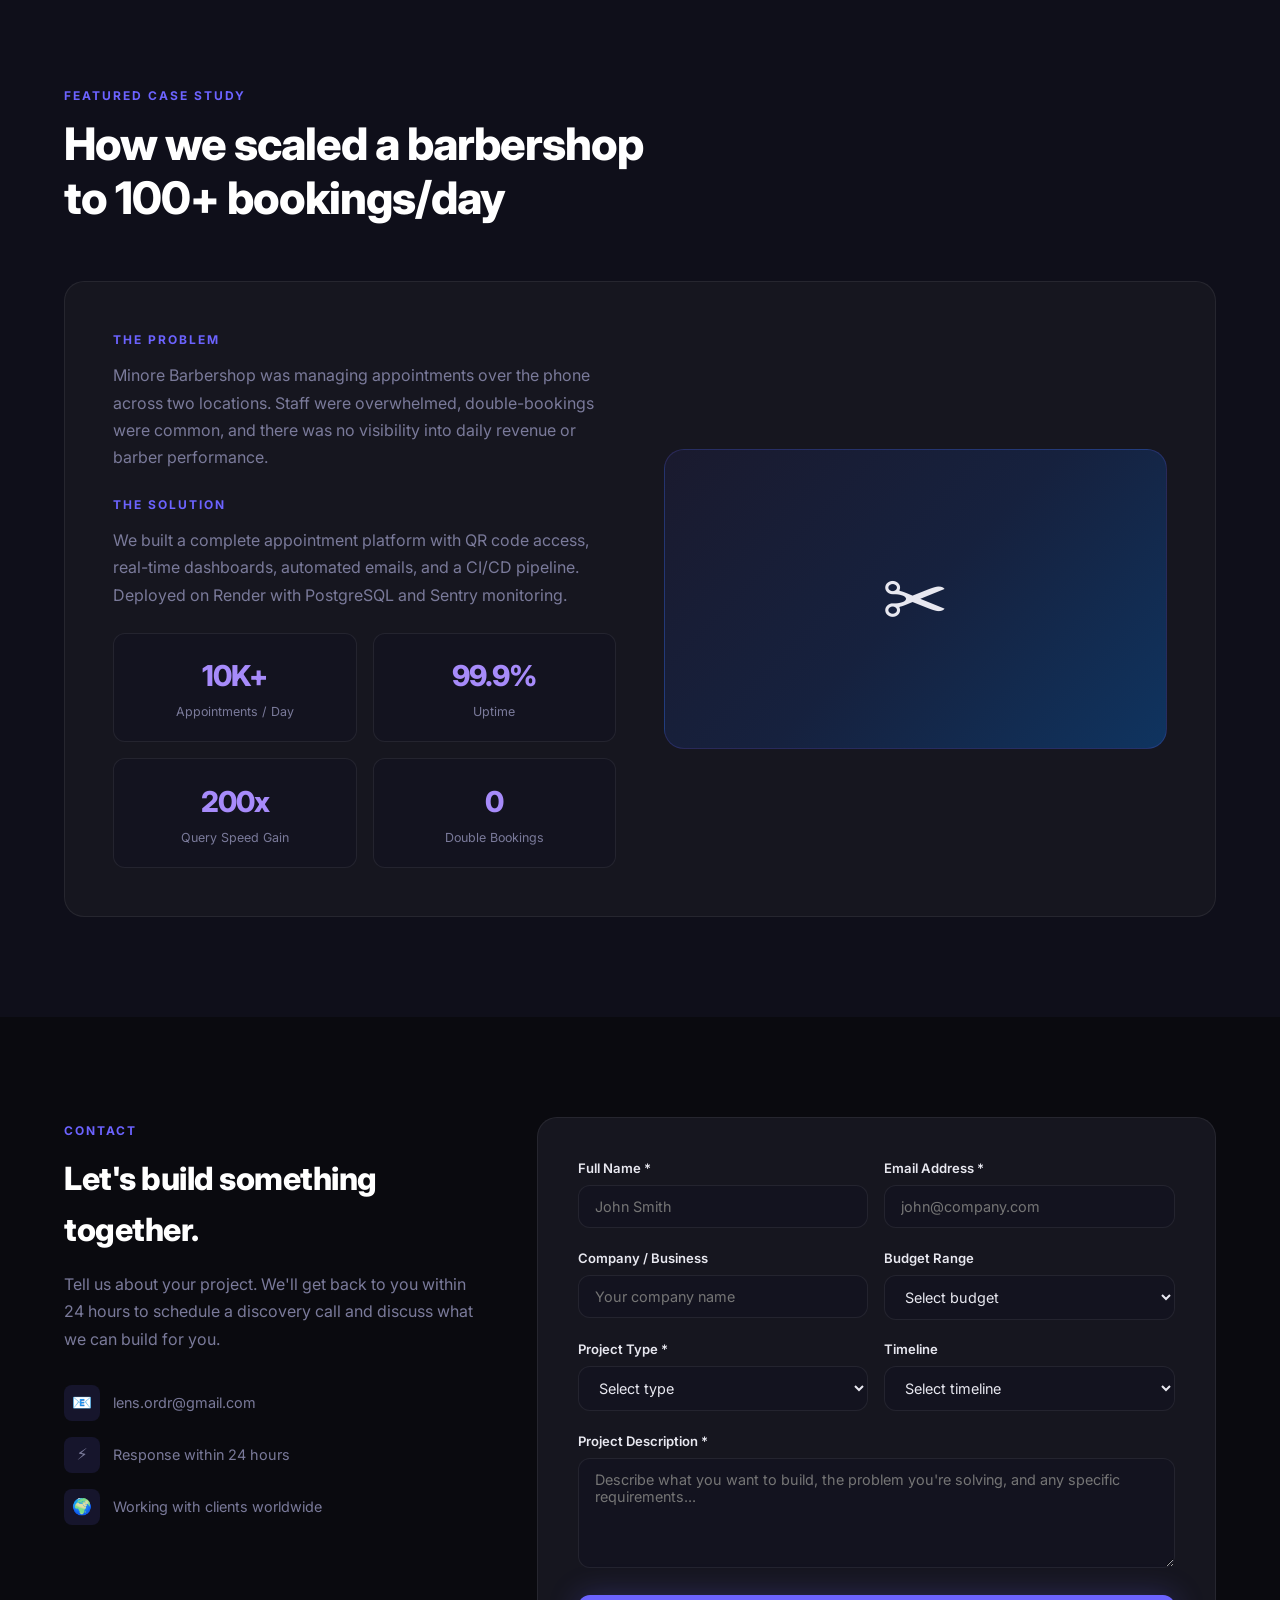
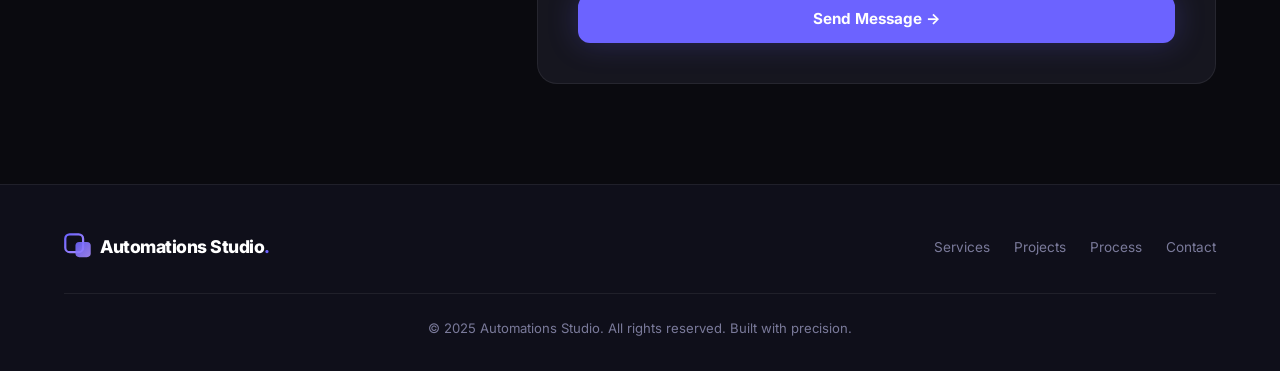
==== commit 6ee6956a: "Add SVG logo to nav and footer" ====
--- a/index.html
+++ b/index.html
@@ -3,7 +3,7 @@
 <head>
   <meta charset="UTF-8" />
   <meta name="viewport" content="width=device-width, initial-scale=1.0" />
-  <title>Tablelink Automations | Software & Automation Studio</title>
+  <title>Automations Studio | Software & Automation Studio</title>
   <meta name="description" content="We build automation systems, custom web applications, and business tools that eliminate repetitive work and scale your operations." />
   <link rel="preconnect" href="https://fonts.googleapis.com" />
   <link rel="preconnect" href="https://fonts.gstatic.com" crossorigin />
@@ -25,7 +25,7 @@
       <rect x="2" y="2" width="28" height="28" rx="7" fill="none" stroke="url(#navgrad)" stroke-width="3.5"/>
       <rect x="18" y="14" width="24" height="24" rx="6" fill="url(#navgrad)" opacity="0.9"/>
     </svg>
-    <span style="color:#ffffff;font-weight:800;font-size:1.2rem;letter-spacing:-0.5px;">Tablelink<span style="color:#6c63ff;">.</span></span>
+    <span style="color:#ffffff;font-weight:800;font-size:1.2rem;letter-spacing:-0.5px;">Automations Studio<span style="color:#6c63ff;">.</span></span>
   </a>
   <ul class="nav-links">
     <li><a href="#services">Services</a></li>
@@ -154,14 +154,14 @@
       </div>
     </div>
 
-    <!-- Hotel / TableLink -->
+    <!-- Hotel / Automations Studio -->
     <div class="project-card fade-up" data-category="tool" onclick="openModal('hotel')">
       <div class="project-thumb project-thumb-hotel">
         <div class="project-thumb-icon">🏨</div>
         <span class="project-tag">Business Tool</span>
       </div>
       <div class="project-body">
-        <h3>TableLink Hotel & Restaurant Platform</h3>
+        <h3>Automations Studio Hotel & Restaurant Platform</h3>
         <p>A multi-tenant QR ordering platform for hotels and restaurants. Guests scan a QR code to order. Staff manage everything from a live dashboard. Menu upload via Excel.</p>
         <div class="project-stack">
           <span class="stack-tag">FastAPI</span>
@@ -284,7 +284,7 @@
 <section id="case-study">
   <div class="section-header">
     <span class="section-label">Featured Case Study</span>
-    <h2 class="section-title">How we scaled a barbershop<br />to 10,000+ bookings/day</h2>
+    <h2 class="section-title">How we scaled a barbershop<br />to 100+ bookings/day</h2>
   </div>
   <div class="case-study-inner">
     <div class="case-study-content">
@@ -413,10 +413,48 @@
         <rect x="2" y="2" width="28" height="28" rx="7" fill="none" stroke="url(#footergrad)" stroke-width="3.5"/>
         <rect x="18" y="14" width="24" height="24" rx="6" fill="url(#footergrad)" opacity="0.9"/>
       </svg>
-      <span style="color:#ffffff;font-weight:800;font-size:1.1rem;letter-spacing:-0.5px;">Tablelink<span style="color:#6c63ff;">.</span></span>
+      <span style="color:#ffffff;font-weight:800;font-size:1.1rem;letter-spacing:-0.5px;">Automations Studio<span style="color:#6c63ff;">.</span></span>
     </div>
     <ul class="footer-links">
       <li><a href="#services">Services</a></li>
       <li><a href="#projects">Projects</a></li>
       <li><a href="#process">Process</a></li>
-      <li><a href="#contact">Con+      <li><a href="#contact">Contact</a></li>
+    </ul>
+  </div>
+  <p class="footer-copy">© 2025 Automations Studio. All rights reserved. Built with precision.</p>
+</footer>
+
+<!-- ===== PROJECT MODAL ===== -->
+<div class="modal-overlay" id="modal-overlay">
+  <div class="modal">
+    <button class="modal-close">✕</button>
+    <div class="modal-tag" id="modal-tag"></div>
+    <h2 id="modal-title"></h2>
+    <a id="modal-live" href="" target="_blank" style="display:inline-flex;align-items:center;gap:0.4rem;background:var(--accent);color:white;padding:0.5rem 1.2rem;border-radius:8px;font-size:0.85rem;font-weight:600;margin-bottom:1.5rem;transition:opacity 0.2s;" onmouseover="this.style.opacity='0.85'" onmouseout="this.style.opacity='1'">Visit Live Site ↗</a>
+    <div class="modal-section">
+      <h4>The Problem</h4>
+      <p id="modal-problem"></p>
+    </div>
+    <div class="modal-section">
+      <h4>Our Solution</h4>
+      <p id="modal-solution"></p>
+    </div>
+    <div class="modal-section">
+      <h4>Key Features</h4>
+      <ul class="modal-features" id="modal-features"></ul>
+    </div>
+    <div class="modal-section">
+      <h4>Results</h4>
+      <p id="modal-results"></p>
+    </div>
+    <div class="modal-section">
+      <h4>Tech Stack</h4>
+      <div class="modal-stack" id="modal-stack"></div>
+    </div>
+  </div>
+</div>
+
+<script src="js/main.js"></script>
+</body>
+</html>
--- a/css/style.css
+++ b/css/style.css
@@ -900,4 +900,6 @@
     gap: 1.2rem;
   }
   .form-row { grid-template-columns: 1fr; }
-  +  .hero-stats { gap: 1.5rem; }
+  .footer-inner { flex-direction: column; text-align: center; }
+}
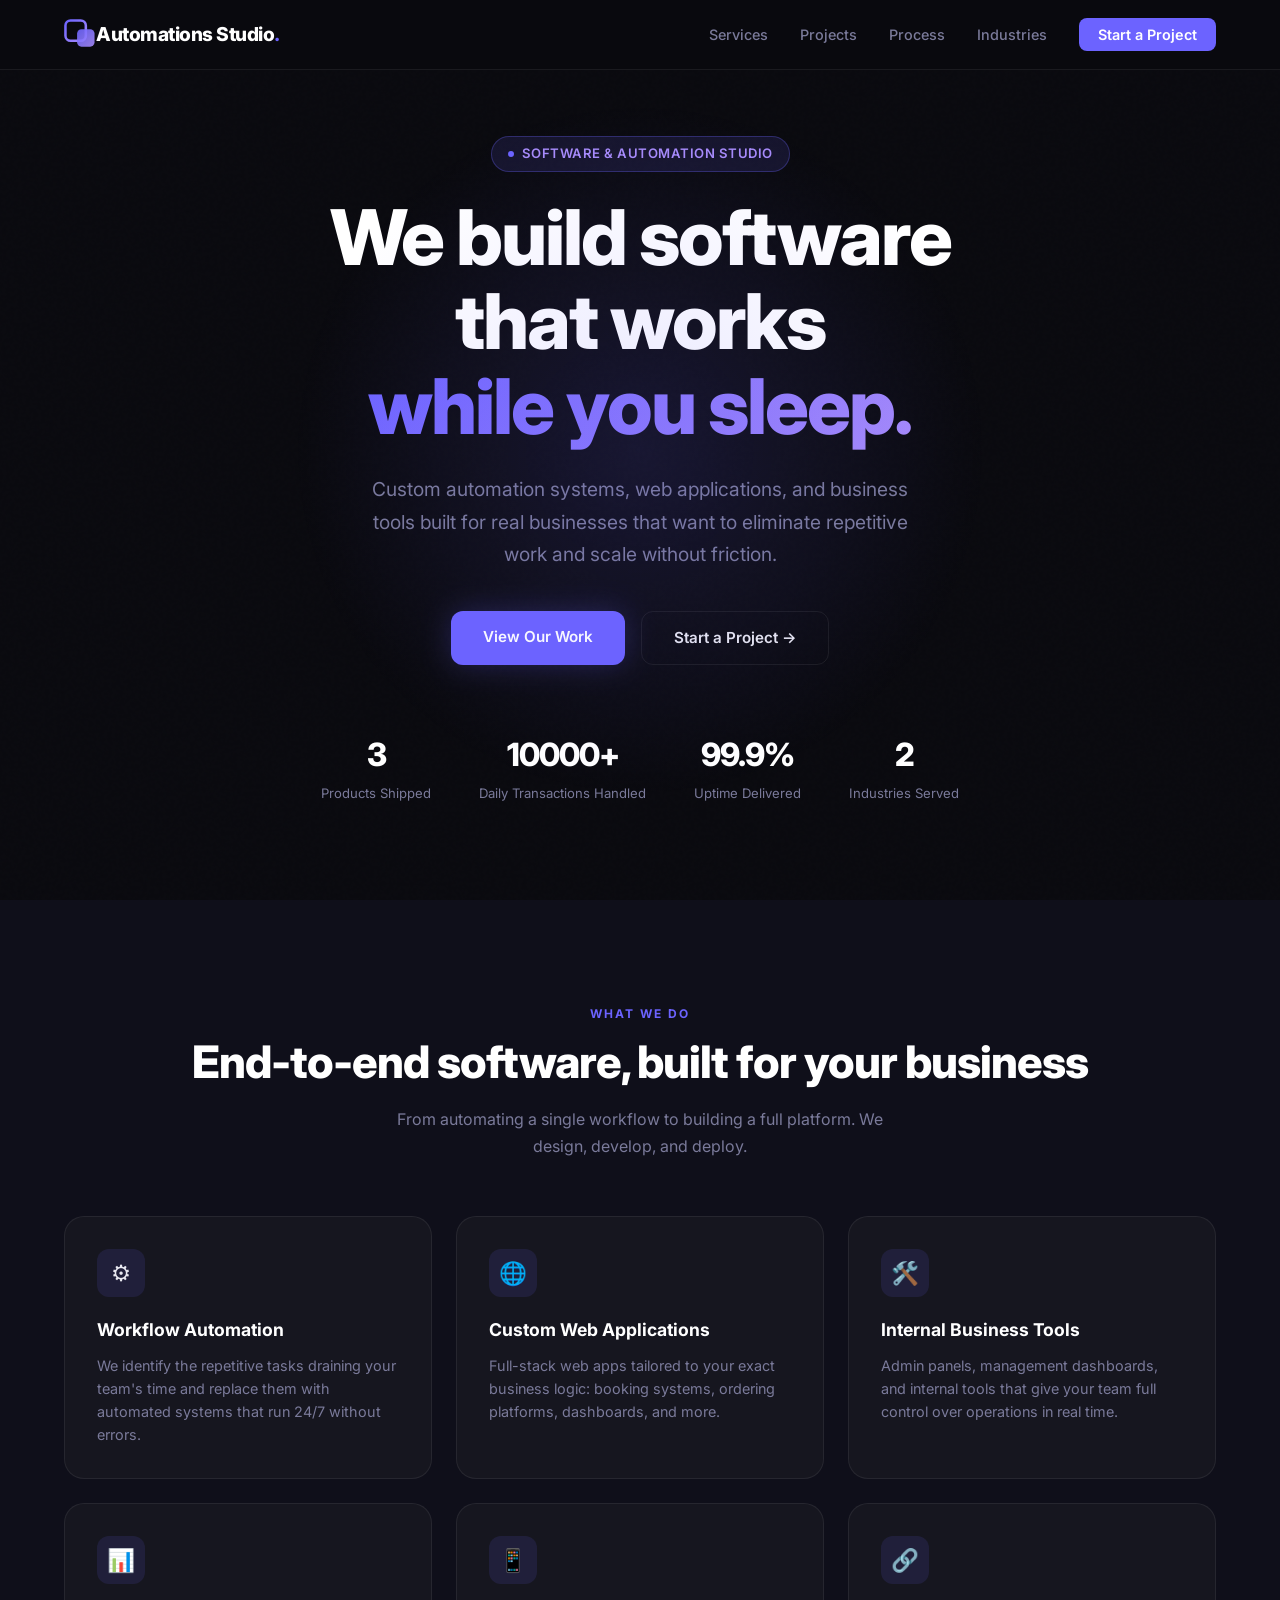
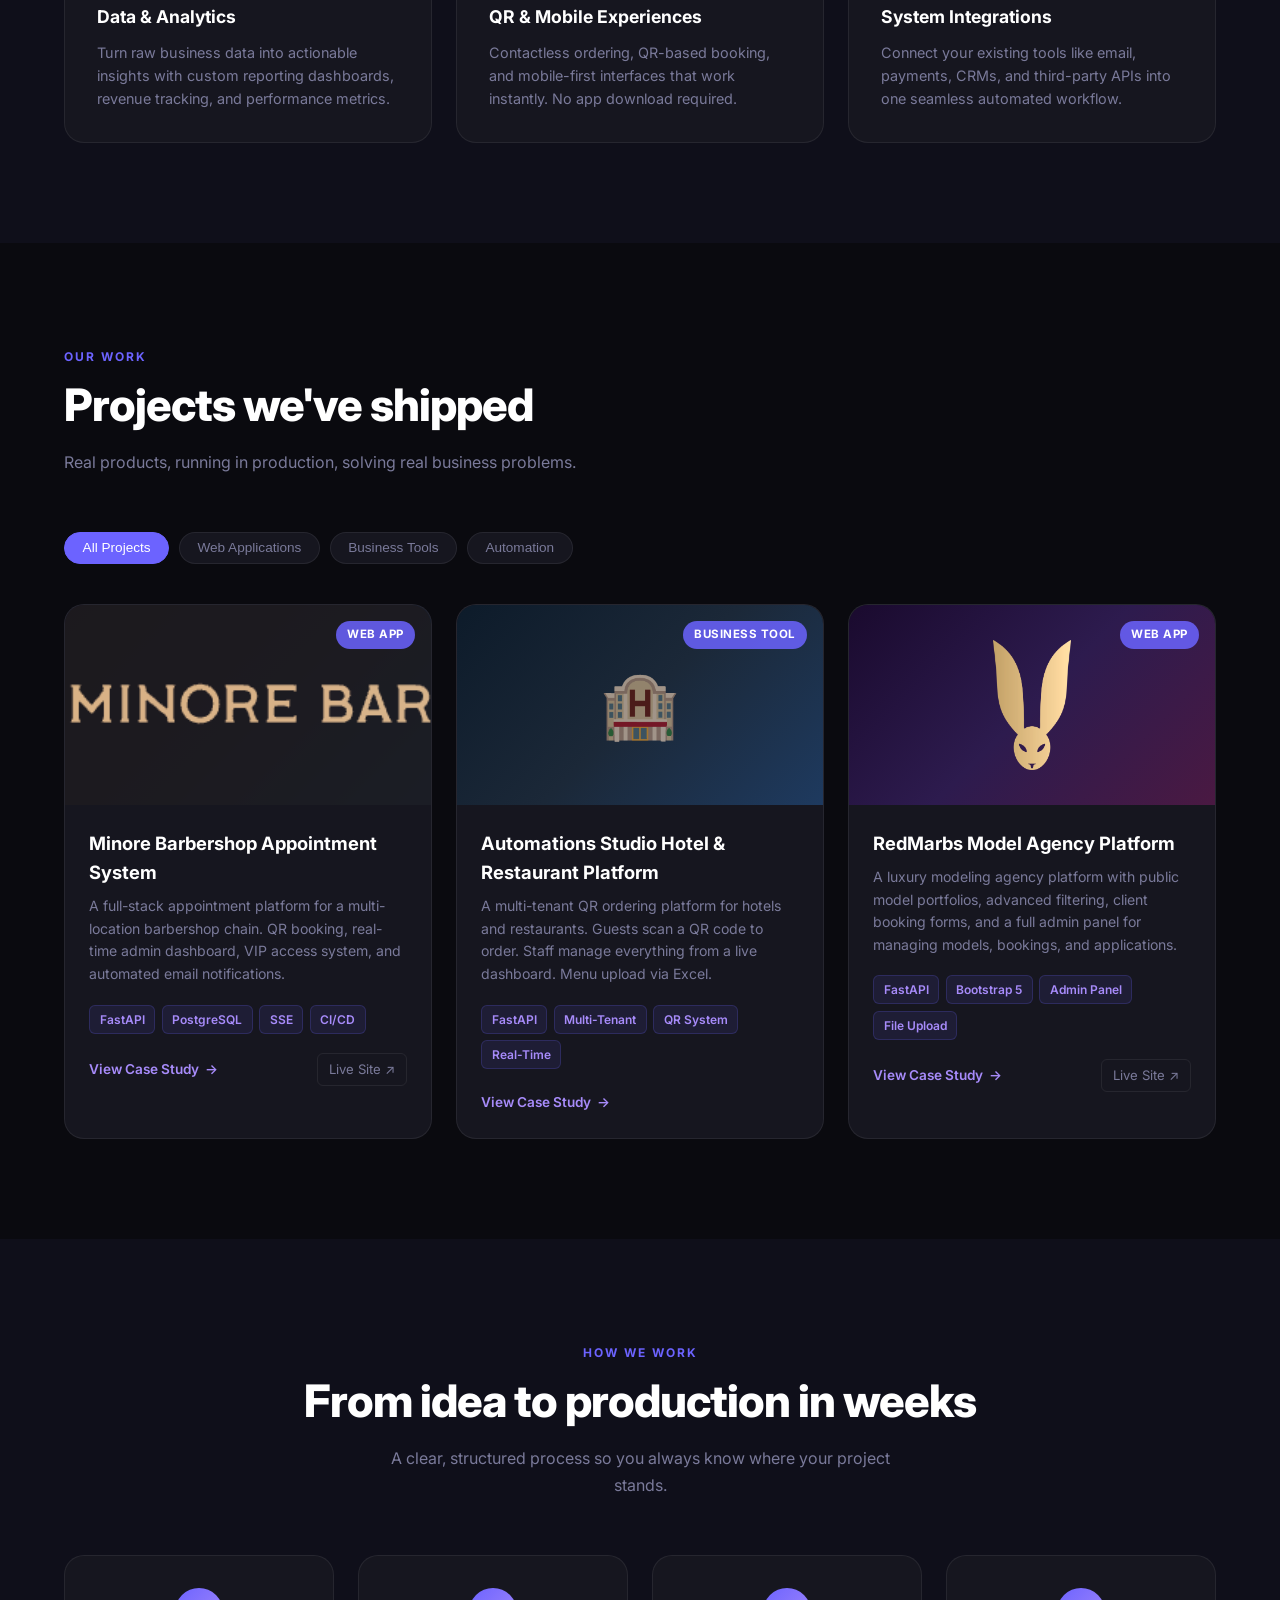
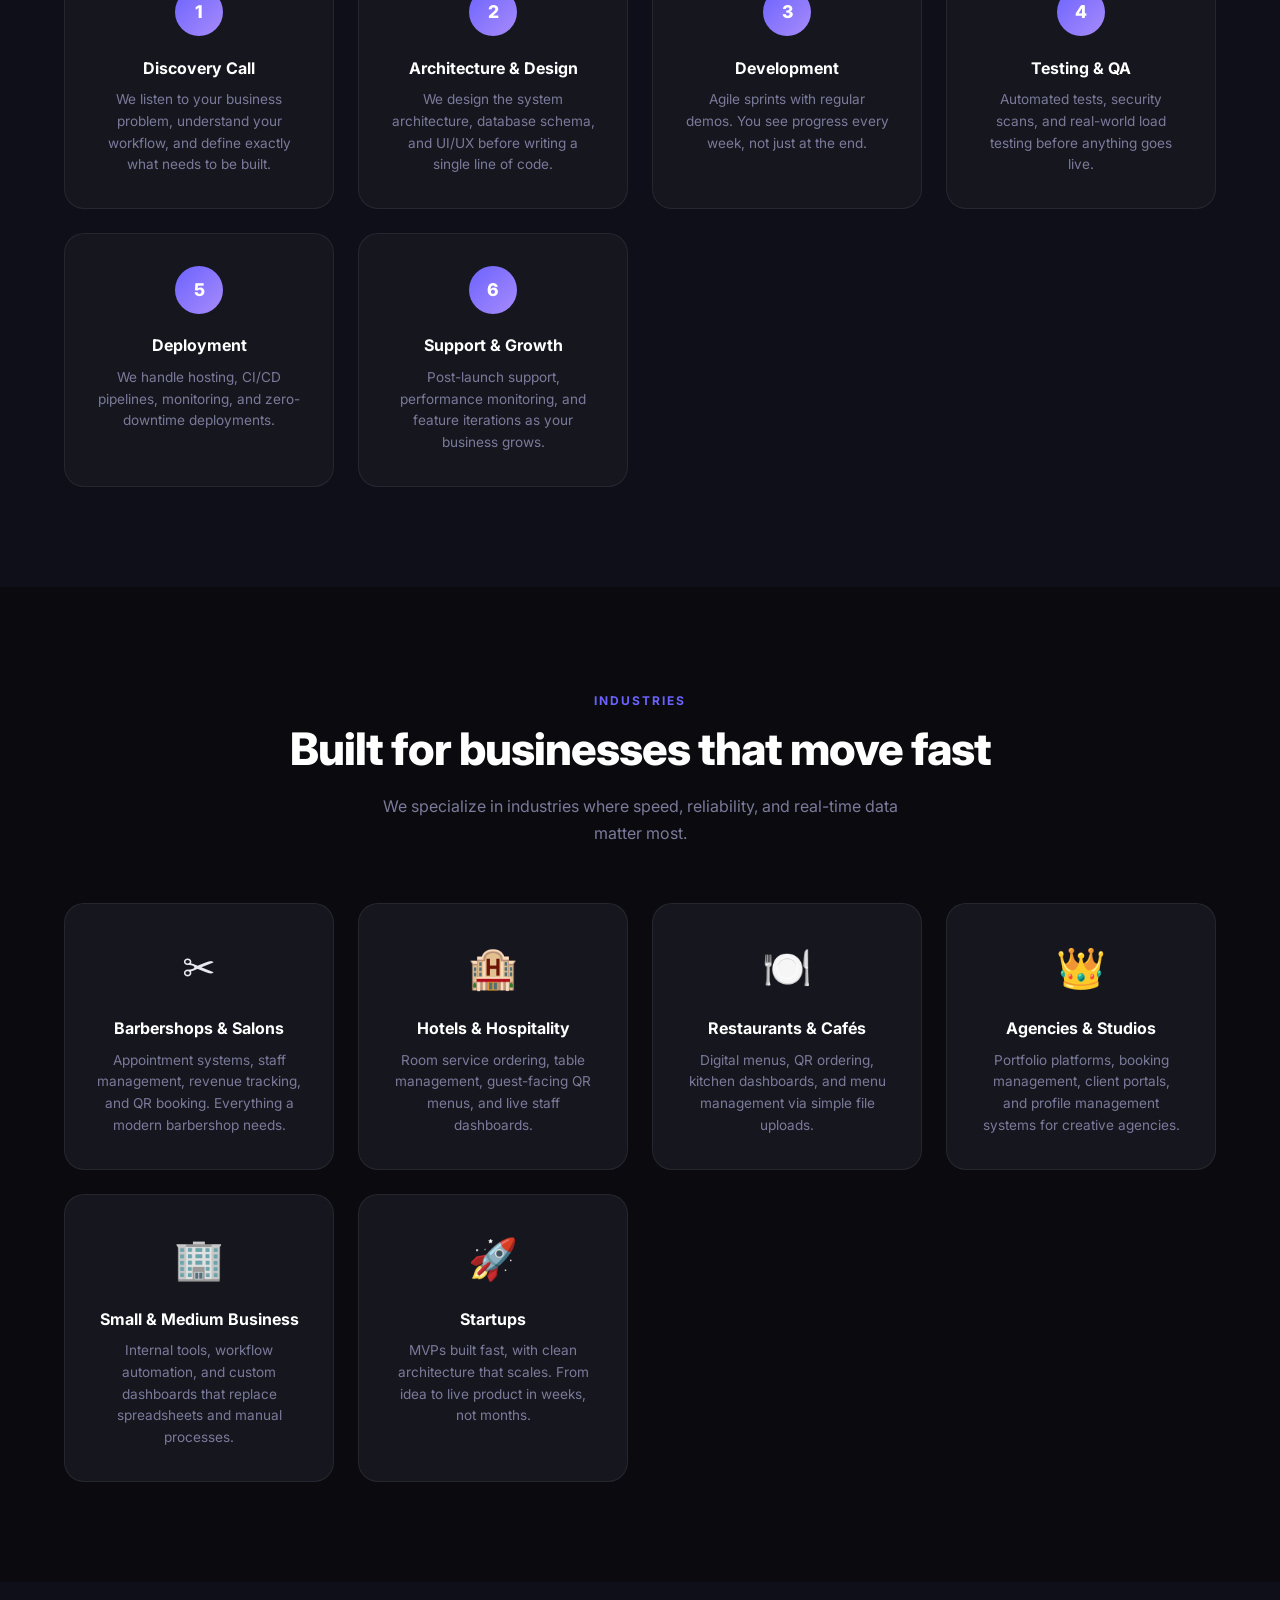
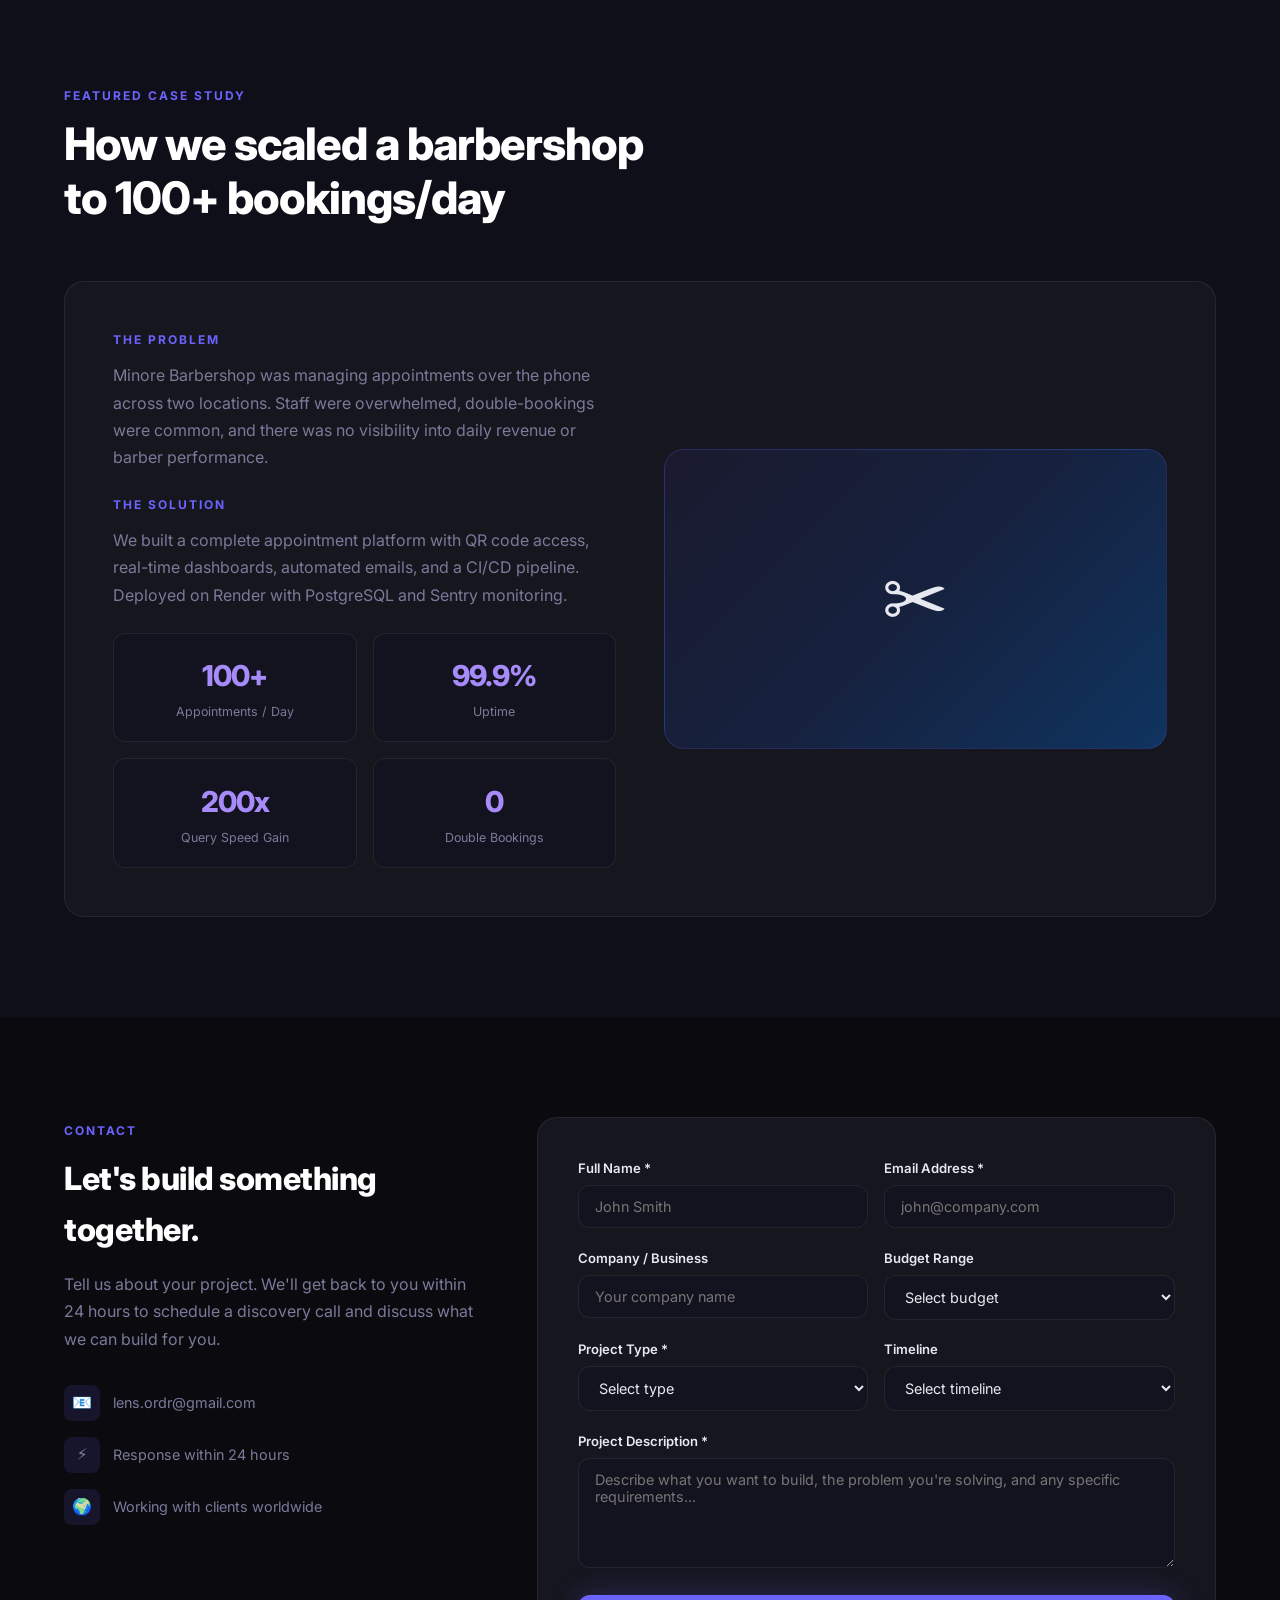
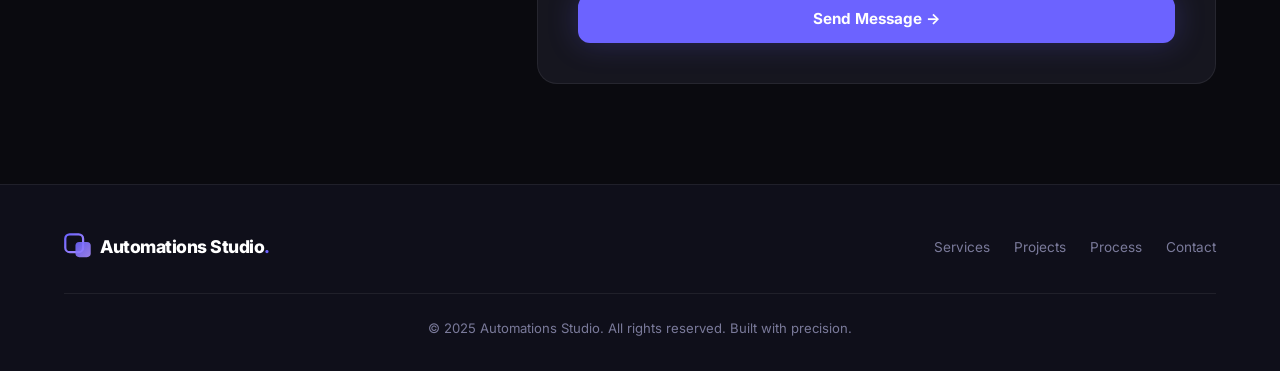
==== commit 8b7997df: "Add SVG logo to nav and footer" ====
--- a/index.html
+++ b/index.html
@@ -294,7 +294,7 @@
       <p>We built a complete appointment platform with QR code access, real-time dashboards, automated emails, and a CI/CD pipeline. Deployed on Render with PostgreSQL and Sentry monitoring.</p>
       <div class="case-metrics">
         <div class="metric">
-          <div class="metric-val">10K+</div>
+          <div class="metric-val">100+</div>
           <div class="metric-label">Appointments / Day</div>
         </div>
         <div class="metric">
